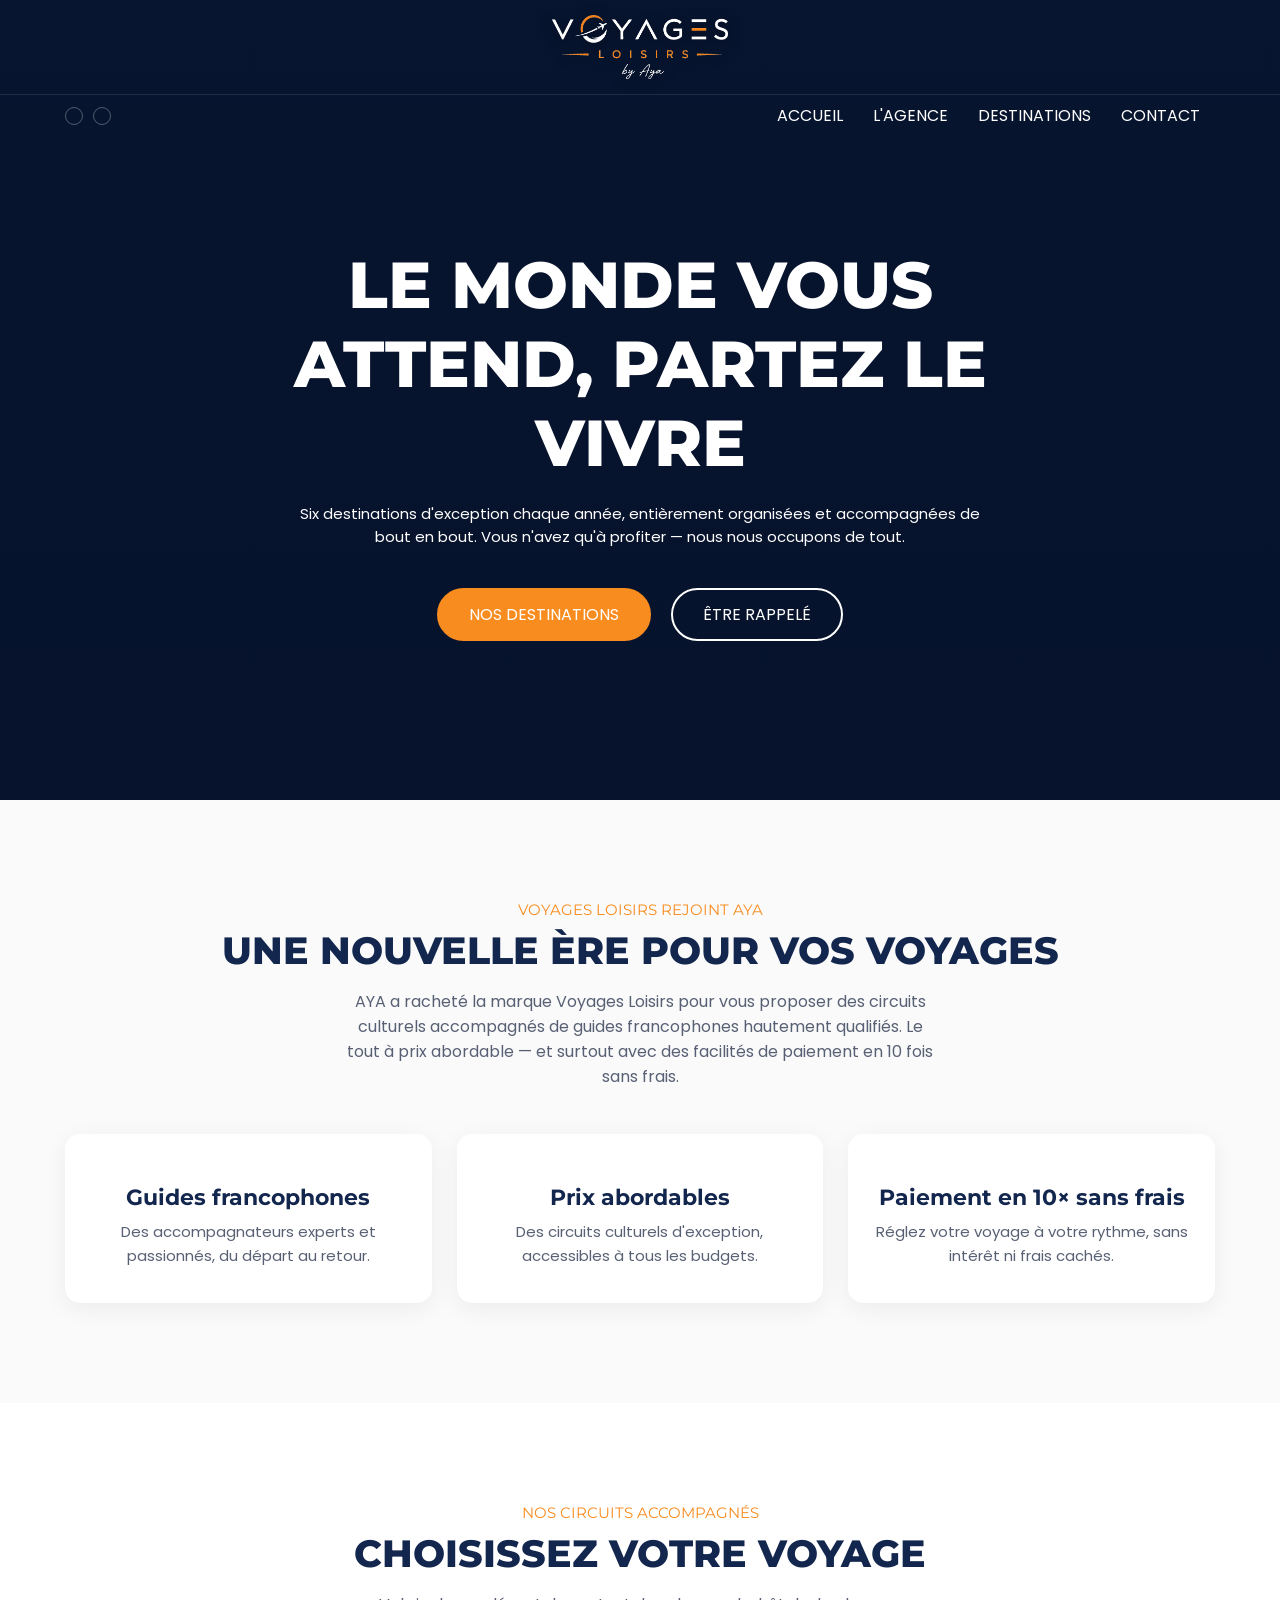
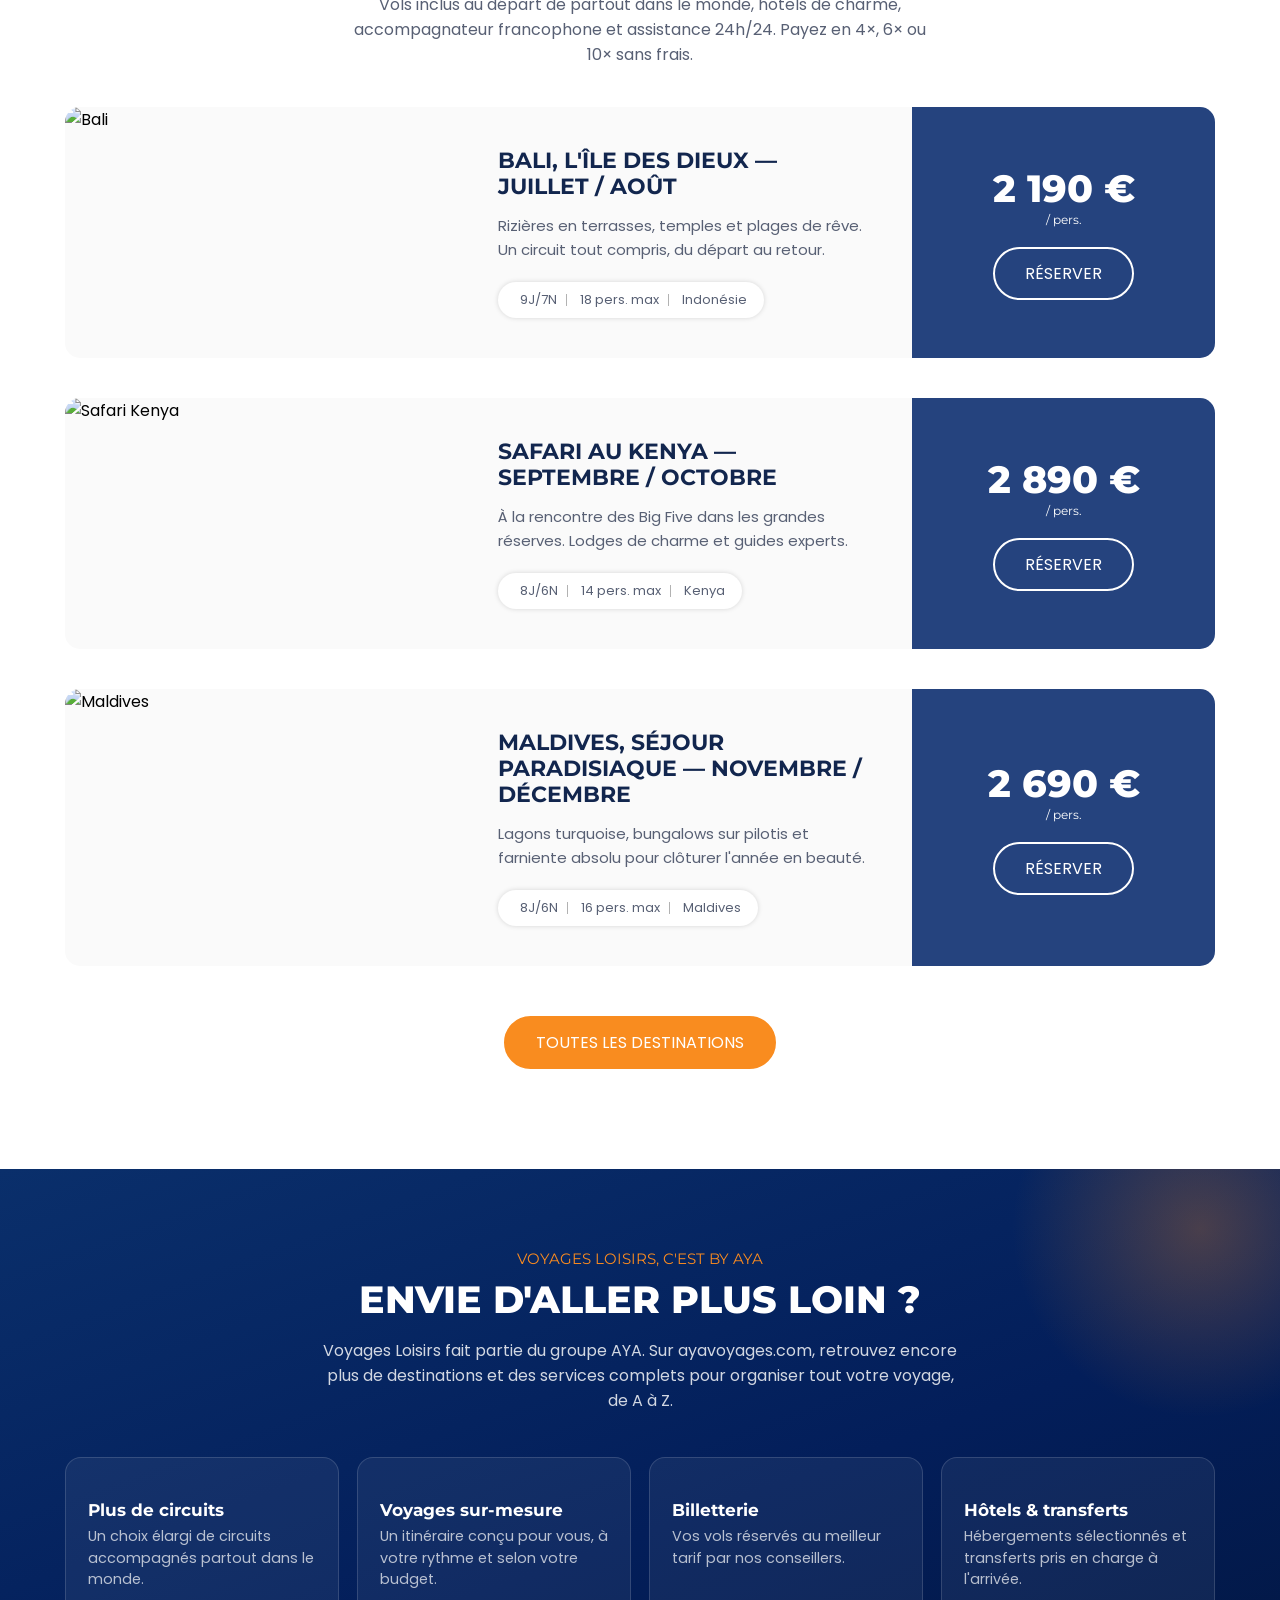
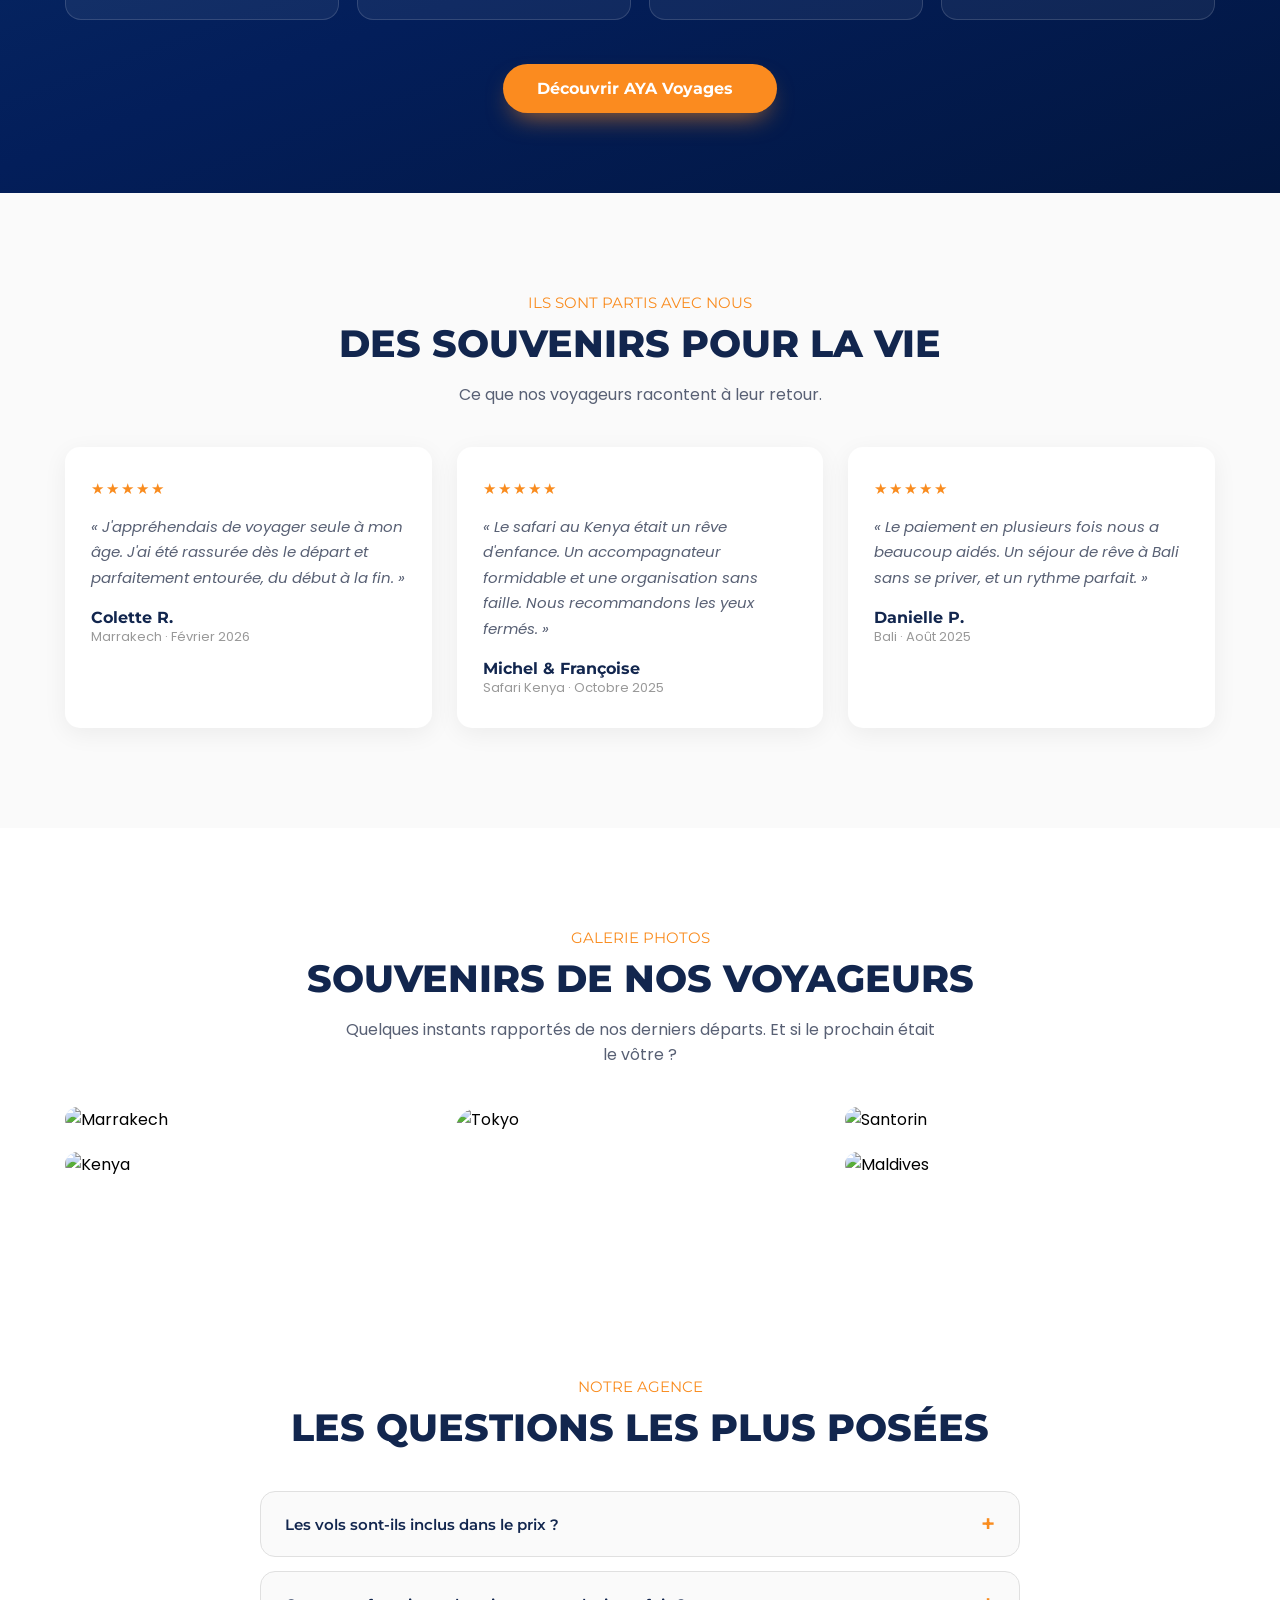
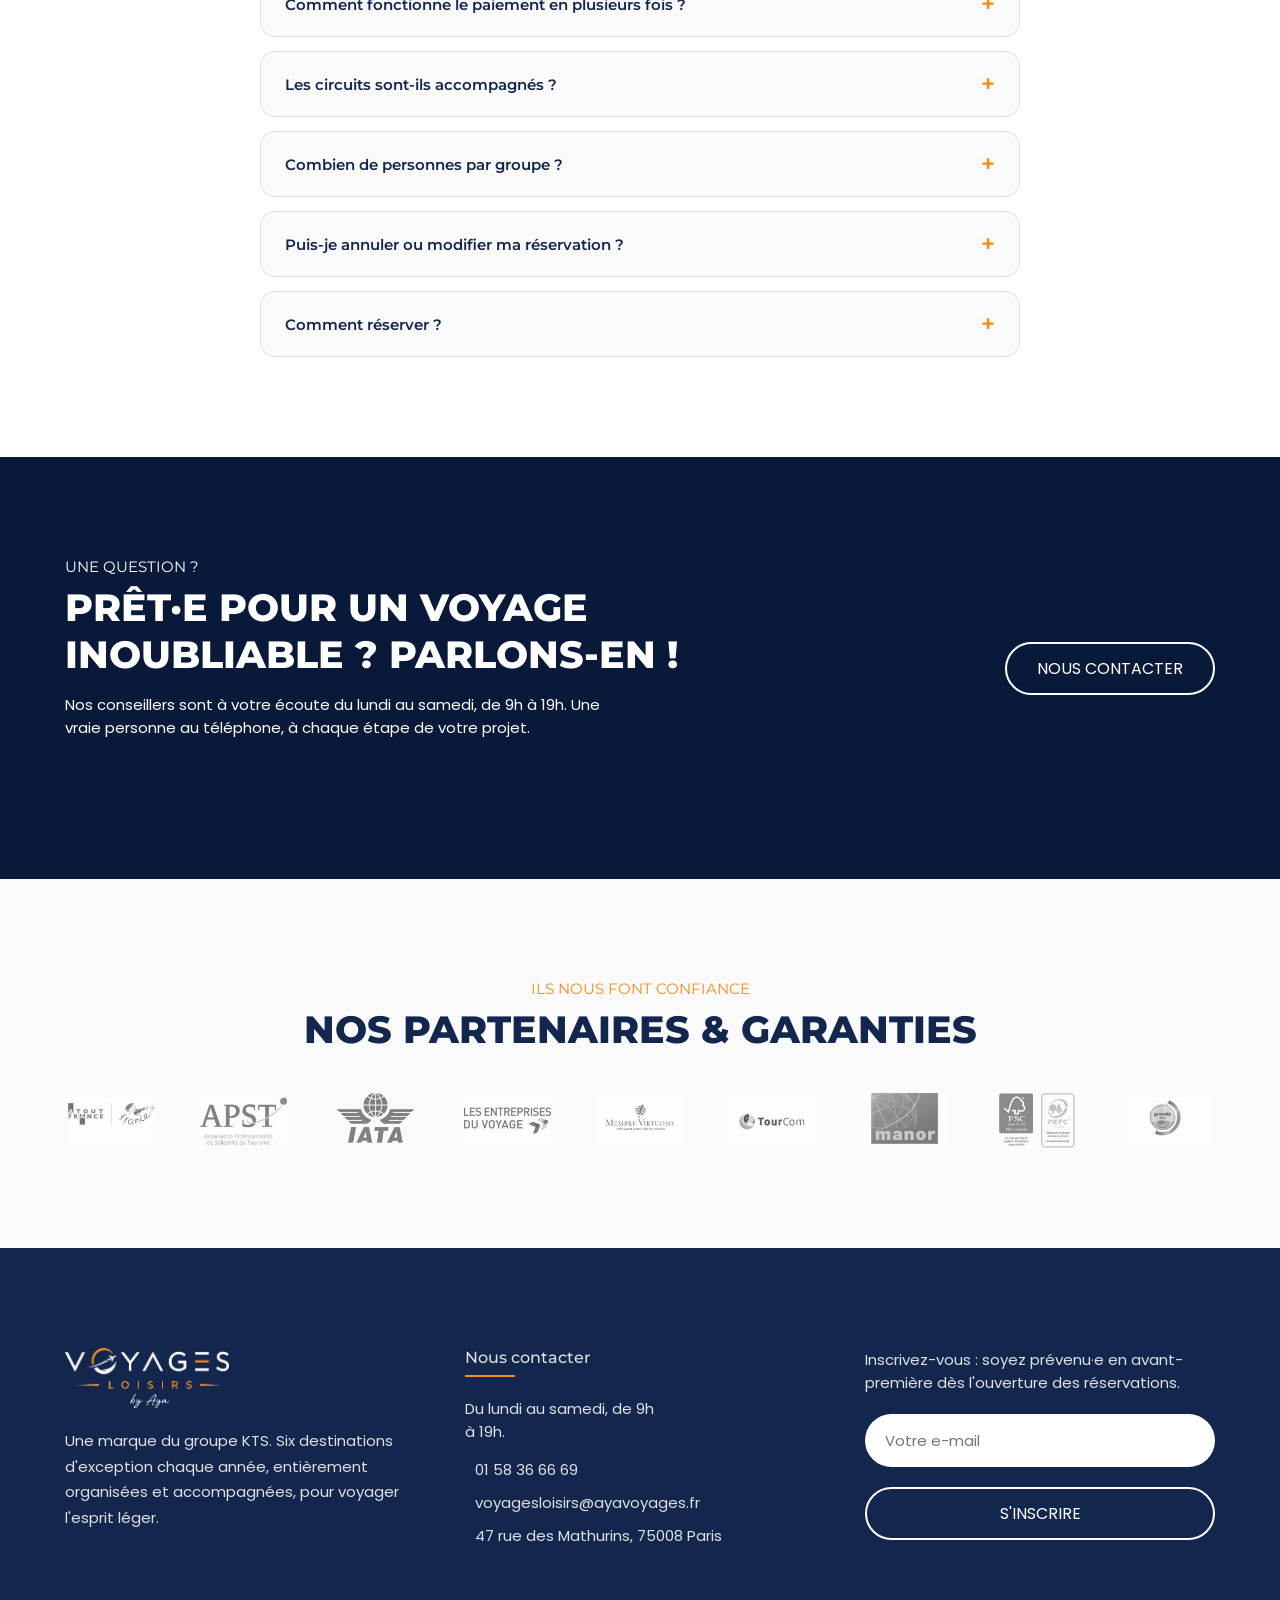
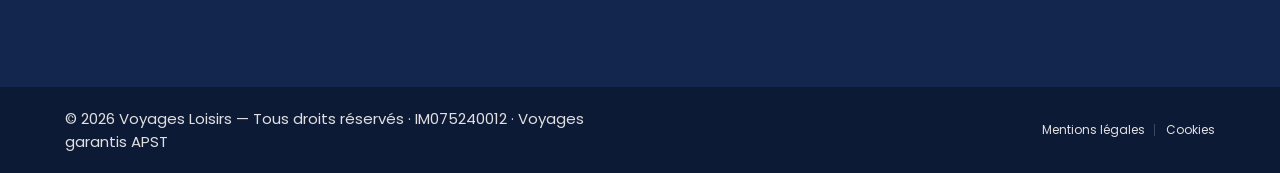
==== index.html @ e0243b89 "Accueil : bloc AYA deplace juste apres le bloc destinations Co-Authored-By: Claude Opus 4.8 (1M cont" ====
<!DOCTYPE html>
<html lang="fr">

<head>
  <meta charset="UTF-8">
  <meta http-equiv="X-UA-Compatible" content="IE=edge">
  <meta name="viewport" content="width=device-width, initial-scale=1.0">
  <!-- Anti-cache -->
  <meta http-equiv="Cache-Control" content="no-cache, no-store, must-revalidate">
  <meta http-equiv="Pragma" content="no-cache">
  <meta http-equiv="Expires" content="0">

  <title>Voyages Loisirs — Circuits accompagnés haut de gamme</title>
  <meta name="description" content="Six destinations d'exception chaque année, accompagnées de bout en bout. Payez en 4×, 6× ou 10× sans frais.">

  <!-- Partage réseaux sociaux (OpenGraph) -->
  <meta property="og:type" content="website">
  <meta property="og:title" content="Voyages Loisirs — Circuits culturels accompagnés">
  <meta property="og:description" content="Six destinations d'exception chaque année, accompagnées de guides francophones. Payez en 4×, 6× ou 10× sans frais.">
  <meta property="og:image" content="https://kevinazarproo-rgb.github.io/Voyages-Loisirs/assets/og-image.jpg">
  <meta property="og:url" content="https://kevinazarproo-rgb.github.io/Voyages-Loisirs/">
  <meta name="twitter:card" content="summary_large_image">

  <link rel="shortcut icon" href="assets/logo-marine.png" type="image/png">

  <link rel="stylesheet" href="assets/css/tourly.css?v=22">

  <link rel="preconnect" href="https://fonts.googleapis.com">
  <link rel="preconnect" href="https://fonts.gstatic.com" crossorigin>
  <link
    href="https://fonts.googleapis.com/css2?family=Montserrat:wght@500;600;700;800&family=Poppins:wght@400;500;600;700&display=swap"
    rel="stylesheet">
</head>

<body id="top">

  <!-- #HEADER -->
  <header class="header" data-header>

    <div class="overlay" data-overlay></div>

    <div class="header-top">
      <div class="container">

        <div class="helpline-spacer"></div>

        <a href="#top" class="logo">
          <img src="assets/logo-va-blanc.png" alt="Voyages Loisirs">
        </a>

        <div class="header-btn-group">
          <button class="search-btn" aria-label="Rechercher">
            <ion-icon name="search"></ion-icon>
          </button>
          <button class="nav-open-btn" aria-label="Ouvrir le menu" data-nav-open-btn>
            <ion-icon name="menu-outline"></ion-icon>
          </button>
        </div>

      </div>
    </div>

    <div class="header-bottom">
      <div class="container">

        <a href="index.html" class="logo header-bottom__logo"><img src="assets/logo-va.png" alt="Voyages Loisirs"></a>

        <ul class="social-list">
          <li><a href="#" class="social-link"><ion-icon name="logo-facebook"></ion-icon></a></li>
          <li><a href="#" class="social-link"><ion-icon name="logo-instagram"></ion-icon></a></li>
        </ul>

        <nav class="navbar" data-navbar>

          <div class="navbar-top">
            <a href="#top" class="logo">
              <img src="assets/logo-va.png" alt="Voyages Loisirs">
            </a>
            <button class="nav-close-btn" aria-label="Fermer le menu" data-nav-close-btn>
              <ion-icon name="close-outline"></ion-icon>
            </button>
          </div>

          <ul class="navbar-list">
            <li><a href="index.html" class="navbar-link" data-nav-link>accueil</a></li>
            <li><a href="agence.html" class="navbar-link" data-nav-link>l'agence</a></li>
            <li><a href="destinations.html" class="navbar-link" data-nav-link>destinations</a></li>
            <li><a href="contact.html" class="navbar-link" data-nav-link>contact</a></li>
          </ul>

        </nav>

      </div>
    </div>

  </header>


  <main>
    <article>

      <!-- #HERO -->
      <section class="hero" id="home">
        <video class="hero__video" src="assets/video/bgvid.mp4" autoplay muted loop playsinline></video>
        <div class="container">

          <h2 class="h1 hero-title">Le monde vous attend, partez le vivre</h2>

          <p class="hero-text">
            Six destinations d'exception chaque année, entièrement organisées et accompagnées de bout en bout.
            Vous n'avez qu'à profiter — nous nous occupons de tout.
          </p>

          <div class="btn-group">
            <a href="destinations.html" class="btn btn-primary">Nos destinations</a>
            <button type="button" class="btn btn-secondary" data-callback-open>Être rappelé</button>
          </div>

        </div>
      </section>


      <!-- #ABOUT / PRÉSENTATION -->
      <section class="about" id="about">
        <div class="container">

          <p class="section-subtitle">Voyages Loisirs rejoint AYA</p>
          <h2 class="h2 section-title">Une nouvelle ère pour vos voyages</h2>
          <p class="section-text">
            AYA a racheté la marque Voyages Loisirs pour vous proposer des circuits culturels accompagnés
            de guides francophones hautement qualifiés. Le tout à prix abordable — et surtout avec des
            facilités de paiement en 10 fois sans frais.
          </p>

          <ul class="about-features">
            <li>
              <ion-icon name="people-outline"></ion-icon>
              <h3>Guides francophones</h3>
              <p>Des accompagnateurs experts et passionnés, du départ au retour.</p>
            </li>
            <li>
              <ion-icon name="pricetags-outline"></ion-icon>
              <h3>Prix abordables</h3>
              <p>Des circuits culturels d'exception, accessibles à tous les budgets.</p>
            </li>
            <li>
              <ion-icon name="card-outline"></ion-icon>
              <h3>Paiement en 10× sans frais</h3>
              <p>Réglez votre voyage à votre rythme, sans intérêt ni frais cachés.</p>
            </li>
          </ul>

        </div>
      </section>


      <!-- #PACKAGE / CIRCUITS -->
      <section class="package" id="package">
        <div class="container">

          <p class="section-subtitle">Nos circuits accompagnés</p>
          <h2 class="h2 section-title">Choisissez votre voyage</h2>
          <p class="section-text">
            Vols inclus au départ de partout dans le monde, hôtels de charme, accompagnateur francophone et assistance 24h/24.
            Payez en 4×, 6× ou 10× sans frais.
          </p>

          <ul class="package-list">

            <li>
              <div class="package-card">
                <figure class="card-banner">
                  <img src="https://images.unsplash.com/photo-1518548419970-58e3b4079ab2?auto=format&fit=crop&w=800&q=80" alt="Bali" loading="lazy">
                </figure>
                <div class="card-content">
                  <h3 class="h3 card-title">Bali, l'île des dieux — juillet / août</h3>
                  <p class="card-text">
                    Rizières en terrasses, temples et plages de rêve. Un circuit tout compris, du départ au retour.
                  </p>
                  <ul class="card-meta-list">
                    <li class="card-meta-item"><div class="meta-box"><ion-icon name="time"></ion-icon><p class="text">9J/7N</p></div></li>
                    <li class="card-meta-item"><div class="meta-box"><ion-icon name="people"></ion-icon><p class="text">18 pers. max</p></div></li>
                    <li class="card-meta-item"><div class="meta-box"><ion-icon name="location"></ion-icon><p class="text">Indonésie</p></div></li>
                  </ul>
                </div>
                <div class="card-price">
                  <p class="price">2 190 €<span>/ pers.</span></p>
                  <a href="circuit.html?d=bali" class="btn btn-secondary">Réserver</a>
                </div>
              </div>
            </li>

            <li>
              <div class="package-card">
                <figure class="card-banner">
                  <img src="https://images.unsplash.com/photo-1547471080-7cc2caa01a7e?auto=format&fit=crop&w=800&q=80" alt="Safari Kenya" loading="lazy">
                </figure>
                <div class="card-content">
                  <h3 class="h3 card-title">Safari au Kenya — septembre / octobre</h3>
                  <p class="card-text">
                    À la rencontre des Big Five dans les grandes réserves. Lodges de charme et guides experts.
                  </p>
                  <ul class="card-meta-list">
                    <li class="card-meta-item"><div class="meta-box"><ion-icon name="time"></ion-icon><p class="text">8J/6N</p></div></li>
                    <li class="card-meta-item"><div class="meta-box"><ion-icon name="people"></ion-icon><p class="text">14 pers. max</p></div></li>
                    <li class="card-meta-item"><div class="meta-box"><ion-icon name="location"></ion-icon><p class="text">Kenya</p></div></li>
                  </ul>
                </div>
                <div class="card-price">
                  <p class="price">2 890 €<span>/ pers.</span></p>
                  <a href="circuit.html?d=kenya" class="btn btn-secondary">Réserver</a>
                </div>
              </div>
            </li>

            <li>
              <div class="package-card">
                <figure class="card-banner">
                  <img src="https://images.unsplash.com/photo-1573843981267-be1999ff37cd?auto=format&fit=crop&w=800&q=80" alt="Maldives" loading="lazy">
                </figure>
                <div class="card-content">
                  <h3 class="h3 card-title">Maldives, séjour paradisiaque — novembre / décembre</h3>
                  <p class="card-text">
                    Lagons turquoise, bungalows sur pilotis et farniente absolu pour clôturer l'année en beauté.
                  </p>
                  <ul class="card-meta-list">
                    <li class="card-meta-item"><div class="meta-box"><ion-icon name="time"></ion-icon><p class="text">8J/6N</p></div></li>
                    <li class="card-meta-item"><div class="meta-box"><ion-icon name="people"></ion-icon><p class="text">16 pers. max</p></div></li>
                    <li class="card-meta-item"><div class="meta-box"><ion-icon name="location"></ion-icon><p class="text">Maldives</p></div></li>
                  </ul>
                </div>
                <div class="card-price">
                  <p class="price">2 690 €<span>/ pers.</span></p>
                  <a href="circuit.html?d=maldives" class="btn btn-secondary">Réserver</a>
                </div>
              </div>
            </li>

          </ul>

          <div class="package-cta">
            <a href="destinations.html" class="btn btn-primary">Toutes les destinations</a>
          </div>

        </div>
      </section>


      <!-- #AYA VOYAGES (cross-promo « by Aya ») -->
      <section class="aya-promo">
        <div class="container">

          <p class="section-subtitle">Voyages Loisirs, c'est by Aya</p>
          <h2 class="h2 section-title">Envie d'aller plus loin ?</h2>
          <p class="section-text">
            Voyages Loisirs fait partie du groupe AYA. Sur ayavoyages.com, retrouvez encore plus de
            destinations et des services complets pour organiser tout votre voyage, de A à Z.
          </p>

          <ul class="aya-grid">
            <li class="aya-card">
              <ion-icon name="map-outline"></ion-icon>
              <h3>Plus de circuits</h3>
              <p>Un choix élargi de circuits accompagnés partout dans le monde.</p>
            </li>
            <li class="aya-card">
              <ion-icon name="create-outline"></ion-icon>
              <h3>Voyages sur-mesure</h3>
              <p>Un itinéraire conçu pour vous, à votre rythme et selon votre budget.</p>
            </li>
            <li class="aya-card">
              <ion-icon name="airplane-outline"></ion-icon>
              <h3>Billetterie</h3>
              <p>Vos vols réservés au meilleur tarif par nos conseillers.</p>
            </li>
            <li class="aya-card">
              <ion-icon name="bed-outline"></ion-icon>
              <h3>Hôtels &amp; transferts</h3>
              <p>Hébergements sélectionnés et transferts pris en charge à l'arrivée.</p>
            </li>
          </ul>

          <a href="https://www.ayavoyages.com" target="_blank" rel="noopener" class="btn-aya">
            Découvrir AYA Voyages
            <ion-icon name="arrow-forward-outline"></ion-icon>
          </a>

        </div>
      </section>


      <!-- #AVIS CLIENTS -->
      <section class="reviews">
        <div class="container">

          <p class="section-subtitle">Ils sont partis avec nous</p>
          <h2 class="h2 section-title">Des souvenirs pour la vie</h2>
          <p class="section-text">Ce que nos voyageurs racontent à leur retour.</p>

          <ul class="reviews-list">
            <li class="review-card">
              <div class="review-stars">★★★★★</div>
              <p class="review-text">« J'appréhendais de voyager seule à mon âge. J'ai été rassurée dès le départ et parfaitement entourée, du début à la fin. »</p>
              <p class="review-author">Colette R.</p>
              <p class="review-trip">Marrakech · Février 2026</p>
            </li>
            <li class="review-card">
              <div class="review-stars">★★★★★</div>
              <p class="review-text">« Le safari au Kenya était un rêve d'enfance. Un accompagnateur formidable et une organisation sans faille. Nous recommandons les yeux fermés. »</p>
              <p class="review-author">Michel &amp; Françoise</p>
              <p class="review-trip">Safari Kenya · Octobre 2025</p>
            </li>
            <li class="review-card">
              <div class="review-stars">★★★★★</div>
              <p class="review-text">« Le paiement en plusieurs fois nous a beaucoup aidés. Un séjour de rêve à Bali sans se priver, et un rythme parfait. »</p>
              <p class="review-author">Danielle P.</p>
              <p class="review-trip">Bali · Août 2025</p>
            </li>
          </ul>

        </div>
      </section>


      <!-- #GALLERY -->
      <section class="gallery" id="gallery">
        <div class="container">

          <p class="section-subtitle">Galerie photos</p>
          <h2 class="h2 section-title">Souvenirs de nos voyageurs</h2>
          <p class="section-text">
            Quelques instants rapportés de nos derniers départs. Et si le prochain était le vôtre ?
          </p>

          <ul class="gallery-list">
            <li class="gallery-item"><figure class="gallery-image"><img src="https://images.unsplash.com/photo-1597212618440-806262de4f6b?auto=format&fit=crop&w=600&q=80" alt="Marrakech"></figure></li>
            <li class="gallery-item"><figure class="gallery-image"><img src="https://images.unsplash.com/photo-1570077188670-e3a8d69ac5ff?auto=format&fit=crop&w=600&q=80" alt="Santorin"></figure></li>
            <li class="gallery-item"><figure class="gallery-image"><img src="https://images.unsplash.com/photo-1540959733332-eab4deabeeaf?auto=format&fit=crop&w=600&h=900&q=80" alt="Tokyo"></figure></li>
            <li class="gallery-item"><figure class="gallery-image"><img src="https://images.unsplash.com/photo-1516426122078-c23e76319801?auto=format&fit=crop&w=600&q=80" alt="Kenya"></figure></li>
            <li class="gallery-item"><figure class="gallery-image"><img src="https://images.unsplash.com/photo-1514282401047-d79a71a590e8?auto=format&fit=crop&w=600&q=80" alt="Maldives"></figure></li>
          </ul>

        </div>
      </section>


      <!-- #FAQ -->
      <section class="faq">
        <div class="container">

          <p class="section-subtitle">Notre agence</p>
          <h2 class="h2 section-title">Les questions les plus posées</h2>

          <div class="faq-list">
            <details class="faq-item">
              <summary>Les vols sont-ils inclus dans le prix ?</summary>
              <div class="faq-answer">Oui. Nos circuits sont tout compris : vols aller-retour au départ de partout dans le monde, transferts, hôtels, repas mentionnés au programme, excursions et accompagnateur francophone.</div>
            </details>
            <details class="faq-item">
              <summary>Comment fonctionne le paiement en plusieurs fois ?</summary>
              <div class="faq-answer">Vous pouvez régler votre voyage en 4×, 6× ou 10× — sans frais ni intérêts. Vous ne payez que le prix du voyage, étalé à votre rythme.</div>
            </details>
            <details class="faq-item">
              <summary>Les circuits sont-ils accompagnés ?</summary>
              <div class="faq-answer">Oui, du départ au retour. Un accompagnateur francophone hautement qualifié vous guide tout au long du séjour, en petit groupe.</div>
            </details>
            <details class="faq-item">
              <summary>Combien de personnes par groupe ?</summary>
              <div class="faq-answer">Nous privilégions les petits groupes conviviaux : de 14 à 18 voyageurs maximum selon la destination.</div>
            </details>
            <details class="faq-item">
              <summary>Puis-je annuler ou modifier ma réservation ?</summary>
              <div class="faq-answer">Les conditions dépendent de la formule choisie. Une assurance annulation est disponible en option — n'hésitez pas à nous consulter pour connaître les modalités.</div>
            </details>
            <details class="faq-item">
              <summary>Comment réserver ?</summary>
              <div class="faq-answer">Par téléphone au 01 58 36 66 69 (du lundi au samedi, 9h – 19h) ou via notre page contact. Un conseiller vous accompagne à chaque étape.</div>
            </details>
          </div>

        </div>
      </section>


      <!-- #CTA -->
      <section class="cta" id="contact">
        <div class="container">

          <div class="cta-content">
            <p class="section-subtitle">Une question ?</p>
            <h2 class="h2 section-title">Prêt·e pour un voyage inoubliable ? Parlons-en !</h2>
            <p class="section-text">
              Nos conseillers sont à votre écoute du lundi au samedi, de 9h à 19h.
              Une vraie personne au téléphone, à chaque étape de votre projet.
            </p>
          </div>

          <a href="contact.html" class="btn btn-secondary">Nous contacter</a>

        </div>
      </section>


      <!-- #PARTENAIRES -->
      <section class="partners">
        <div class="container">

          <p class="section-subtitle">Ils nous font confiance</p>
          <h2 class="h2 section-title">Nos partenaires &amp; garanties</h2>

          <ul class="partners-list">
            <li><img src="assets/partenaires/atout-france.png" alt="Atout France"></li>
            <li><img src="assets/partenaires/apst.png" alt="APST"></li>
            <li><img src="assets/partenaires/iata.png" alt="IATA"></li>
            <li><img src="assets/partenaires/entreprises-du-voyage.png" alt="Les Entreprises du Voyage"></li>
            <li><img src="assets/partenaires/virtuoso.png" alt="Membre Virtuoso"></li>
            <li><img src="assets/partenaires/tourcom.png" alt="TourCom"></li>
            <li><img src="assets/partenaires/manor.png" alt="Manor"></li>
            <li><img src="assets/partenaires/fsc-pefc.png" alt="FSC / PEFC"></li>
            <li><img src="assets/partenaires/greenly.png" alt="Greenly"></li>
          </ul>

        </div>
      </section>

    </article>
  </main>


  <!-- #FOOTER -->
  <footer class="footer">

    <div class="footer-top">
      <div class="container">

        <div class="footer-brand">
          <a href="#top" class="logo">
            <img src="assets/logo-va-blanc.png" alt="Voyages Loisirs">
          </a>
          <p class="footer-text">
            Une marque du groupe KTS. Six destinations d'exception chaque année, entièrement organisées
            et accompagnées, pour voyager l'esprit léger.
          </p>
        </div>

        <div class="footer-contact">
          <h4 class="contact-title">Nous contacter</h4>
          <p class="contact-text">Du lundi au samedi, de 9h à 19h.</p>
          <ul>
            <li class="contact-item">
              <ion-icon name="call-outline"></ion-icon>
              <a href="tel:+33158366669" class="contact-link">01 58 36 66 69</a>
            </li>
            <li class="contact-item">
              <ion-icon name="mail-outline"></ion-icon>
              <a href="mailto:voyagesloisirs@ayavoyages.fr" class="contact-link">voyagesloisirs@ayavoyages.fr</a>
            </li>
            <li class="contact-item">
              <ion-icon name="location-outline"></ion-icon>
              <address>47 rue des Mathurins, 75008 Paris</address>
            </li>
          </ul>
        </div>

        <div class="footer-form">
          <p class="form-text">
            Inscrivez-vous : soyez prévenu·e en avant-première dès l'ouverture des réservations.
          </p>
          <form action="" class="form-wrapper">
            <input type="email" name="email" class="input-field" placeholder="Votre e-mail" required>
            <button type="submit" class="btn btn-secondary">S'inscrire</button>
          </form>
        </div>

      </div>
    </div>

    <div class="footer-bottom">
      <div class="container">
        <p class="copyright">
          © 2026 Voyages Loisirs — Tous droits réservés · IM075240012 · Voyages garantis APST
        </p>
        <ul class="footer-bottom-list">
          <li><a href="mentions-legales.html" class="footer-bottom-link">Mentions légales</a></li>
          <li><a href="cookies.html" class="footer-bottom-link">Cookies</a></li>
        </ul>
      </div>
    </div>

  </footer>


  <!-- #GO TO TOP -->
  <a href="#top" class="go-top" data-go-top>
    <ion-icon name="chevron-up-outline"></ion-icon>
  </a>


  <!-- #FENÊTRE « ÊTRE RAPPELÉ » -->
  <div class="cb-modal" id="callback-modal" aria-hidden="true">
    <div class="cb-modal__overlay" data-callback-close></div>
    <div class="cb-modal__panel" role="dialog" aria-modal="true" aria-labelledby="cb-title">
      <button class="cb-modal__close" data-callback-close aria-label="Fermer"><ion-icon name="close-outline"></ion-icon></button>
      <h3 id="cb-title">Être rappelé</h3>
      <p class="cb-modal__sub">Laissez-nous vos coordonnées, un conseiller vous rappelle rapidement.</p>
      <form class="cb-form" id="callback-form">
        <div class="cb-row">
          <input type="text" name="prenom" placeholder="Prénom" required>
          <input type="text" name="nom" placeholder="Nom" required>
        </div>
        <input type="tel" name="tel" placeholder="Numéro de téléphone" required>
        <input type="email" name="email" placeholder="E-mail (facultatif)">
        <button type="submit" class="btn btn-primary">Être rappelé</button>
      </form>
      <div class="cb-done" id="callback-done" hidden>Merci ! Un conseiller vous rappelle très vite. 🙏</div>
    </div>
  </div>

  <!-- #GO TO TOP -->

  <!-- custom js -->
  <script src="assets/js/tourly.js?v=1"></script>
  <script>
    (function () {
      var modal = document.getElementById('callback-modal');
      if (!modal) return;
      function open(e) { if (e) e.preventDefault(); modal.classList.add('is-open'); modal.setAttribute('aria-hidden', 'false'); document.body.style.overflow = 'hidden'; }
      function close() { modal.classList.remove('is-open'); modal.setAttribute('aria-hidden', 'true'); document.body.style.overflow = ''; }
      document.querySelectorAll('[data-callback-open]').forEach(function (b) { b.addEventListener('click', open); });
      modal.querySelectorAll('[data-callback-close]').forEach(function (x) { x.addEventListener('click', close); });
      document.addEventListener('keydown', function (e) { if (e.key === 'Escape') close(); });
      var f = document.getElementById('callback-form');
      if (f) f.addEventListener('submit', function (e) { e.preventDefault(); f.style.display = 'none'; document.getElementById('callback-done').hidden = false; });
    })();
  </script>

  <!-- ionicons -->
  <script type="module" src="https://unpkg.com/ionicons@5.5.2/dist/ionicons/ionicons.esm.js"></script>
  <script nomodule src="https://unpkg.com/ionicons@5.5.2/dist/ionicons/ionicons.js"></script>

</body>

</html>
---- assets/css/tourly.css ----
/*-----------------------------------*\
 * #style.css
\*-----------------------------------*/

/**
 * copyright 2022 codewithsadee
 */





/*-----------------------------------*\
 * #CUSTOM PROPERTY
\*-----------------------------------*/

:root {

  /**
   * colors
   */

  /* Palette adaptée au logo : navy #031E5A + orange #FB8B1F */
  --united-nations-blue: hsl(220, 55%, 32%);  /* navy moyen (bandeau prix) */
  --bright-navy-blue: hsl(30, 95%, 55%);       /* ORANGE — accent, boutons */
  --spanish-gray: hsl(0, 0%, 60%);
  --black-coral: hsl(222, 14%, 40%);           /* texte courant */
  --oxford-blue: hsl(220, 74%, 13%);           /* navy profond (bannières) */
  --yale-blue: hsl(28, 90%, 47%);              /* orange foncé (survol) */
  --blue-ncs: hsl(29, 88%, 48%);               /* orange (sous-titres) */
  --gunmetal: hsl(220, 62%, 19%);              /* navy (titres, footer, aside) */
  --gainsboro: hsl(0, 0%, 88%);
  --cultured: hsl(0, 0%, 98%);
  --white: hsl(0, 0%, 100%);
  --black: hsl(0, 0%, 0%);
  --onyx: hsl(0, 0%, 25%);
  --jet: hsl(0, 0%, 20%);

  /**
   * typography
   */

  --ff-poppins: "Poppins", sans-serif;
  --ff-montserrat: "Montserrat", sans-serif;

  --fs-1: calc(20px + 3.5vw);
  --fs-2: calc(18px + 1.6vw);
  --fs-3: calc(16px + 0.45vw);
  --fs-4: 15px;
  --fs-5: 14px;
  --fs-6: 13px;
  --fs-7: 12px;
  --fs-8: 11px;

  --fw-500: 500;
  --fw-600: 600;
  --fw-700: 700;
  --fw-800: 800;

  /**
   * transition
   */

  --transition: 0.25s ease-in-out;

  /**
   * spacing
   */

  --section-padding: 60px;

  /**
   * border-radius
   */

  --radius-15: 15px;
  --radius-25: 25px;

}





/*-----------------------------------*\
 * #RESET
\*-----------------------------------*/

*, *::before, *::after {
  margin: 0;
  padding: 0;
  box-sizing: border-box;
}

li { list-style: none; }

a { text-decoration: none; }

a,
img,
span,
input,
label,
button,
ion-icon { display: block; }

input,
button {
  background: none;
  border: none;
  font: inherit;
}

button { cursor: pointer; }

input { width: 100%; }

ion-icon { pointer-events: none; }

html {
  font-family: var(--ff-poppins);
  scroll-behavior: smooth;
}

body { background: var(--white); }





/*-----------------------------------*\
 * #REUSED STYLE
\*-----------------------------------*/

.container { padding-inline: 15px; }

.btn {
  color: var(--white);
  text-transform: uppercase;
  font-size: var(--fs-5);
  border-radius: 100px;
  padding: var(--padding, 8px 18px);
  border: var(--border-width, 2px) solid transparent;
  transition: var(--transition);
}

.btn-primary {
  background: var(--bright-navy-blue);
  border-color: var(--bright-navy-blue);
}

.btn-primary:is(:hover, :focus) {
  background: var(--yale-blue);
  border-color: var(--yale-blue);
}

.btn-secondary { border-color: var(--white); }

.btn-secondary:is(:hover, :focus) { background: hsla(0, 0%, 100%, 0.1); }

.h1,
.h2,
.h3 {
  font-weight: var(--fw-800);
  font-family: var(--ff-montserrat);
  text-transform: uppercase;
}

.h1 {
  color: var(--white);
  font-size: var(--fs-1);
}

.h2,
.h3 { color: var(--gunmetal); }

.h2 { font-size: var(--fs-2); }

.h3 {
  font-size: var(--fs-3);
  font-weight: var(--fw-700);
}

.section-subtitle {
  color: var(--bright-navy-blue);
  font-size: var(--fs-5);
  text-transform: uppercase;
  font-family: var(--ff-montserrat);
  margin-bottom: 8px;
}

.section-title { margin-bottom: 15px; }

.section-text {
  color: var(--black-coral);
  margin-bottom: 30px;
}

.card-text {
  color: var(--black-coral);
  font-size: var(--fs-5);
}





/*-----------------------------------*\
 * #HEADER
\*-----------------------------------*/

.header {
  position: absolute;
  top: 0;
  left: 0;
  width: 100%;
  padding-top: 61px;
  z-index: 4;
}

.header-top {
  position: absolute;
  top: 0;
  left: 0;
  width: 100%;
  transition: var(--transition);
  border-bottom: 1px solid hsla(0, 0%, 100%, 0.1);
  padding-block: 15px;
  z-index: 1;
}

.header.active .header-top {
  position: fixed;
  background: var(--gunmetal);
}

.header-top .container {
  display: grid;
  grid-template-columns: repeat(3, 1fr);
  justify-items: flex-start;
  align-items: center;
}

.helpline-box .wrapper { display: none; }

.helpline-box .icon-box {
  background: var(--bright-navy-blue);
  padding: 6px;
  border-radius: 50%;
  color: var(--white);
}

.helpline-box .icon-box ion-icon { --ionicon-stroke-width: 40px; }

.header-top .logo { margin-inline: auto; }

.header-top .logo img { max-width: 100px; }

.header-btn-group {
  justify-self: flex-end;
  display: flex;
  align-items: center;
  gap: 10px;
  color: var(--white);
}

.search-btn,
.nav-open-btn {
  font-size: 30px;
  color: inherit;
}

.search-btn { font-size: 20px; }

.header-bottom { border-bottom: 1px solid hsla(0, 0%, 100%, 0.1); }

.header-bottom .container {
  display: flex;
  justify-content: space-between;
  align-items: center;
  padding-block: 15px;
}

.social-list {
  display: flex;
  align-items: center;
  gap: 5px;
}

.social-link {
  color: var(--white);
  padding: 8px;
  border: 1px solid hsla(0, 0%, 100%, 0.3);
  border-radius: 50%;
  font-size: 15px;
  transition: var(--transition);
}

.social-link:is(:hover, :focus) { background: hsla(0, 0%, 100%, 0.2); }

.header .btn { --padding: 4px 20px; }

.header .navbar {
  position: fixed;
  top: 0;
  right: -300px;
  width: 100%;
  max-width: 300px;
  height: 100%;
  background: var(--white);
  visibility: hidden;
  pointer-events: none;
  transition: 0.15s ease-in;
  z-index: 3;
}

.navbar.active {
  right: 0;
  visibility: visible;
  pointer-events: all;
  transition: 0.25s ease-out;
}

.navbar-top {
  display: flex;
  justify-content: space-between;
  align-items: center;
  padding: 40px 15px;
}

.navbar-top .logo img { width: 150px; }

.nav-close-btn {
  font-size: 20px;
  color: var(--bright-navy-blue);
}

.nav-close-btn ion-icon { --ionicon-stroke-width: 80px; }

.navbar-list { border-top: 1px solid hsla(0, 0%, 0%, 0.1); }

.navbar-list li { border-bottom: 1px solid hsla(0, 0%, 0%, 0.1); }

.navbar-link {
  padding: 15px 20px;
  color: var(--jet);
  font-weight: var(--fw-500);
  font-size: var(--fs-4);
  transition: var(--transition);
  text-transform: capitalize;
}

.navbar-link:is(:hover, :focus) { color: var(--bright-navy-blue); }

.overlay {
  position: fixed;
  inset: 0;
  background: var(--black);
  opacity: 0;
  pointer-events: none;
  z-index: 2;
  transition: var(--transition);
}

.overlay.active {
  opacity: 0.7;
  pointer-events: all;
}





/*-----------------------------------*\
 * #HERO
\*-----------------------------------*/

.hero {
  background-image: url("../images/hero-banner.jpg");
  background-repeat: no-repeat;
  background-size: cover;
  background-position: center;
  background-color: hsla(0, 0%, 0%, 0.7);
  background-blend-mode: overlay;
  display: grid;
  place-items: center;
  min-height: 600px;
  text-align: center;
  padding-top: 125px;
}

.hero-title { margin-bottom: 20px; }

.hero-text {
  color: var(--white);
  font-size: var(--fs-5);
  margin-bottom: 40px;
}

.btn-group {
  display: flex;
  flex-wrap: wrap;
  justify-content: center;
  align-items: center;
  gap: 10px;
}





/*-----------------------------------*\
 * #TOUR SEARCH
\*-----------------------------------*/

.tour-search {
  background: var(--bright-navy-blue);
  padding-block: var(--section-padding);
}

.tour-search-form .input-label {
  color: var(--white);
  font-size: var(--fs-4);
  margin-left: 20px;
  margin-bottom: 10px;
}

.tour-search-form .input-field {
  background: var(--white);
  padding: 10px 15px;
  font-size: var(--fs-5);
  border-radius: 50px;
}

.tour-search-form .input-field::placeholder { color: var(--spanish-gray); }

.tour-search-form .input-field::-webkit-datetime-edit {
  color: var(--spanish-gray);
  text-transform: uppercase;
}

.tour-search-form .input-wrapper { margin-bottom: 15px; }

.tour-search .btn {
  width: 100%;
  --border-width: 1px;
  font-weight: var(--fw-600);
  margin-top: 35px;
}





/*-----------------------------------*\
 * #POPULAR
\*-----------------------------------*/

.popular { padding-block: var(--section-padding); }

.popular-list,
.popular-list > li:not(:last-child) { margin-bottom: 30px; }

.popular-card {
  position: relative;
  overflow: hidden;
  border-radius: var(--radius-25);
  height: 430px;
}

.popular-card .card-img { height: 100%; }

.popular-card .card-img img {
  width: 100%;
  height: 100%;
  object-fit: cover;
}

.popular-card .card-content {
  position: absolute;
  bottom: 20px;
  left: 20px;
  right: 20px;
  background: var(--white);
  border-radius: var(--radius-25);
  padding: 20px;
}


.popular-card .card-rating {
  background: var(--bright-navy-blue);
  color: var(--white);
  position: absolute;
  top: 0;
  right: 25px;
  display: flex;
  align-items: center;
  gap: 1px;
  transform: translateY(-50%);
  padding: 6px 10px;
  border-radius: 20px;
  font-size: 14px;
}

.popular-card .card-subtitle {
  color: var(--blue-ncs);
  font-size: var(--fs-6);
  text-transform: uppercase;
  margin-bottom: 8px;
}

.popular-card .card-title { margin-bottom: 5px; }

.popular-card :is(.card-subtitle, .card-title) > a { color: inherit; }

.popular .btn { margin-inline: auto; }





/*-----------------------------------*\
 * #PACKAGE
\*-----------------------------------*/

.package { padding-block: var(--section-padding); }

.package-list { margin-bottom: 40px; }

.package-list > li:not(:last-child) { margin-bottom: 30px; }

.package-card {
  background: var(--cultured);
  overflow: hidden;
  border-radius: 15px;
}

.package-card .card-banner { height: 250px; }

.package-card .card-banner img {
  width: 100%;
  height: 100%;
  object-fit: cover;
}

.package-card .card-content { padding: 30px 20px; }

.package-card .card-title { margin-bottom: 15px; }

.package-card .card-text {
  line-height: 1.6;
  margin-bottom: 20px;
}

.card-meta-list {
  background: var(--white);
  max-width: max-content;
  display: flex;
  flex-wrap: wrap;
  justify-content: center;
  align-items: center;
  padding: 8px;
  box-shadow: 0 0 5px hsla(0, 0%, 0%, 0.15);
  border-radius: 50px;
}

.card-meta-item { position: relative; }

.card-meta-item:not(:last-child)::after {
  content: "";
  position: absolute;
  top: 4px;
  right: -1px;
  bottom: 4px;
  width: 1px;
  background: hsla(0, 0%, 0%, 0.3);
}

.meta-box {
  display: flex;
  justify-content: center;
  align-items: center;
  gap: 5px;
  padding-inline: 9px;
  color: var(--black-coral);
  font-size: var(--fs-8);
}

.meta-box > ion-icon {
  color: var(--bright-navy-blue);
  font-size: 13px;
}

.package-card .card-price {
  background: var(--united-nations-blue);
  color: var(--white);
  padding: 25px 20px;
  text-align: center;
}

.package-card .card-price .wrapper {
  display: flex;
  flex-wrap: wrap;
  justify-content: center;
  align-items: center;
  gap: 5px 15px;
  margin-bottom: 10px;
}

.package-card .card-price .reviews { font-size: var(--fs-5); }

.package-card .card-rating {
  display: flex;
  justify-content: center;
  align-items: center;
  gap: 1px;
  font-size: 14px;
}

.package-card .card-rating ion-icon:last-child { color: hsl(0, 0%, 80%); }

.package-card .price {
  font-size: var(--fs-2);
  font-family: var(--ff-montserrat);
  font-weight: var(--fw-800);
  margin-bottom: 20px;
}

.package-card .price span {
  font-size: var(--fs-7);
  font-weight: initial;
}

.package .btn { margin-inline: auto; }





/*-----------------------------------*\
 * #GALLERY
\*-----------------------------------*/

.gallery { padding-block: var(--section-padding); }

.gallery-list {
  display: grid;
  grid-template-columns: 1fr 1fr;
  gap: 10px;
}

.gallery-image {
  width: 100%;
  height: 100%;
  border-radius: var(--radius-15);
  overflow: hidden;
}

.gallery-item:nth-child(3) { grid-area: 1 / 2 / 3 / 3; }

.gallery-image img {
  width: 100%;
  height: 100%;
  object-fit: cover;
}





/*-----------------------------------*\
 * #CTA
\*-----------------------------------*/

.cta {
  background: var(--bright-navy-blue);
  padding-block: var(--section-padding);
}

.cta :is(.section-subtitle, .section-title, .section-text) { color: var(--white); }

.cta .section-text { font-size: var(--fs-5); }





/*-----------------------------------*\
 * #FOOTER
\*-----------------------------------*/

.footer-top {
  background: var(--gunmetal);
  padding-block: var(--section-padding);
  color: var(--gainsboro);
}

.footer-brand { margin-bottom: 30px; }

.footer-brand img { width: 180px; }

.footer-brand .logo { margin-bottom: 20px; }

.footer-text {
  font-size: var(--fs-5);
  line-height: 1.7;
}

.footer-contact { margin-bottom: 30px; }

.contact-title {
  position: relative;
  font-family: var(--ff-montserrat);
  font-weight: var(--fw-500);
  margin-bottom: 30px;
}

.contact-title::after {
  content: "";
  position: absolute;
  bottom: -10px;
  left: 0;
  width: 50px;
  height: 2px;
  background: var(--bright-navy-blue);
}

.contact-text {
  font-size: var(--fs-5);
  margin-bottom: 15px;
  max-width: 200px;
}

.contact-item {
  display: flex;
  justify-content: flex-start;
  align-items: center;
  gap: 10px;
  margin-bottom: 10px;
}

.contact-item ion-icon { --ionicon-stroke-width: 40px; }

.contact-link,
address {
  font-style: normal;
  color: var(--gainsboro);
  font-size: var(--fs-5);
}

.contact-link:is(:hover, :focus) { color: var(--white); }

.form-text {
  font-size: var(--fs-5);
  margin-bottom: 20px;
}

.footer-form .input-field {
  background: var(--white);
  font-size: var(--fs-5);
  padding: 15px 20px;
  border-radius: 100px;
  margin-bottom: 10px;
}

.footer-form .btn { width: 100%; }

.footer-bottom {
  --gunmetal: hsl(220, 62%, 13%);
  background: var(--gunmetal);
  padding-block: 20px;
  text-align: center;
}

.copyright {
  color: var(--gainsboro);
  font-size: var(--fs-5);
  margin-bottom: 10px;
}

.copyright a {
  color: inherit;
  display: inline-block;
}

.copyright a:is(:hover, :focus) { color: var(--white); }

.footer-bottom-list {
  display: flex;
  align-items: center;
  justify-content: center;
  gap: 21px;
}

.footer-bottom-list > li { position: relative; }

.footer-bottom-list > li:not(:last-child)::after {
  content: "";
  position: absolute;
  top: 3px;
  right: -10px;
  bottom: 3px;
  width: 1px;
  background: hsla(0, 0%, 100%, 0.2);
}

.footer-bottom-link {
  color: var(--gainsboro);
  font-size: var(--fs-7);
  transition: var(--transition);
}

.footer-bottom-link:is(:hover, :focus) { color: var(--white); }





/*-----------------------------------*\
 * #GO TO TOP
\*-----------------------------------*/

.go-top {
  position: fixed;
  bottom: 15px;
  right: 15px;
  width: 35px;
  height: 35px;
  background: var(--bright-navy-blue);
  color: var(--white);
  display: grid;
  place-items: center;
  font-size: 18px;
  border-radius: 6px;
  box-shadow: 0 1px 3px hsla(0, 0%, 0%, 0.5);
  opacity: 0;
  transform: translateY(10px);
  visibility: hidden;
  transition: var(--transition);
}

.go-top.active {
  opacity: 0.8;
  transform: translateY(0);
  visibility: visible;
}

.go-top:is(:hover, :focus) { opacity: 1; }





/*-----------------------------------*\
 * #MEDIA QUERIES
\*-----------------------------------*/

/**
 * responsive for larger than 580px screen
 */

@media (min-width: 580px) {

  /**
   * REUSED STYLE
   */

  .container {
    max-width: 580px;
    margin-inline: auto;
  }

  .btn {
    --fs-5: 16px;
    --padding: 12px 30px;
  }

  section:not(.cta) :is(.section-subtitle, .section-title, .section-text) {
    text-align: center;
  }

  .section-text { margin-bottom: 40px; }

  .card-text { --fs-5: 15px; }



  /**
   * HEADER
   */

  .header { padding-top: 83px; }

  .helpline-box .icon-box { padding: 14px; }

  .header-top .logo img { max-width: unset; }

  .search-btn { font-size: 30px; }

  .nav-open-btn { font-size: 40px; }

  .header .btn {
    --fs-5: 14px;
    --padding: 6px 20px;
  }



  /**
   * HERO
   */

  .hero {
    min-height: 800px;
    padding-top: 85px;
  }

  .hero-text { --fs-5: 15px; }

  .btn-group { gap: 20px; }



  /**
   * TOUR SEARCH
   */

  .tour-search-form {
    display: grid;
    grid-template-columns: 1fr 1fr;
    align-items: flex-end;
    gap: 15px;
  }

  .tour-search-form .input-wrapper { margin-bottom: 0; }

  .tour-search-form .input-field { padding: 16px 20px; }

  .tour-search .btn {
    grid-column: span 2;
    margin-top: 20px;
  }



  /**
   * POPULAR
   */

  .popular-card .card-content { right: auto; }



  /**
   * FOOTER
   */

  .footer .container {
    display: grid;
    grid-template-columns: 1fr 1fr;
    gap: 30px;
  }

  .footer-form { grid-column: span 2; }

  .footer-bottom { text-align: left; }

  .copyright { margin-bottom: 0; }

  .footer-bottom-list { justify-content: flex-end; }

}





/**
 * responsive for larger than 768px screen
 */

@media (min-width: 768px) {

  /**
   * CUSTOM PROPERTY
   */

  :root {

    /**
     * typography
     */

    --fs-5: 15px;

  }



  /**
   * REUSED STYLE
   */

  .container { max-width: 800px; }

  .section-text {
    max-width: 60ch;
    margin-inline: auto;
  }



  /**
   * HEADER
   */

  .helpline-box {
    display: flex;
    justify-content: flex-start;
    align-items: center;
    gap: 10px;
  }

  .helpline-box .wrapper {
    display: block;
    color: var(--white);
    font-size: var(--fs-6);
  }

  .social-list { gap: 10px; }



  /**
   * POPULAR
   */

  .popular-list {
    display: grid;
    grid-template-columns: 1fr 1fr;
    gap: 30px;
    margin-bottom: 50px;
  }

  .popular-list > li:not(:last-child) { margin-bottom: 0; }

  .popular-card .card-content { right: 20px; }



  /**
   * PACKAGE
   */

  .package-list { margin-bottom: 50px; }

  .package-list > li:not(:last-child) { margin-bottom: 40px; }

  .package-card {
    display: grid;
    grid-template-columns: 1.3fr 1.5fr 1fr;
  }

  .package-card .card-banner { height: 100%; }

  .package-card .card-content { padding: 40px; }

  .package-card .card-price {
    display: grid;
    place-content: center;
  }

  .package-card .card-price .wrapper { margin-bottom: 15px; }



  /**
   * GALLERY
   */

  .gallery { padding-bottom: calc(var(--section-padding * 2)); }

  .gallery-list {
    grid-template-columns: repeat(3, 1fr);
    gap: 20px;
  }

  .gallery-image { border-radius: var(--radius-25); }



  /**
   * CTA
   */

  .cta .container {
    display: flex;
    justify-content: space-between;
    align-items: center;
  }

  .cta-content { width: calc(100% - 225px); }

  .cta .section-text { margin-inline: 0; }



  /**
   * FOOTER
   */

  .form-wrapper {
    display: flex;
    justify-content: flex-start;
    align-items: center;
    gap: 20px;
  }

  .footer-form .input-field { margin-bottom: 0; }

  .footer-form .btn { width: max-content; }

}





/**
 * responsive for larger than 992px screen
 */

@media (min-width: 992px) {

  /**
   * REUSED STYLE
   */

  .container { max-width: 1050px; }



  /**
   * HEADER
   */

  .header.active .header-top {
    position: unset;
    background: unset;
  }

  .nav-open-btn,
  .navbar-top { display: none; }

  .header-bottom { border-bottom: none; }

  .header.active .header-bottom {
    position: fixed;
    top: 0;
    left: 0;
    width: 100%;
    background: var(--white);
    color: var(--onyx);
    box-shadow: 0 2px 5px hsla(0, 0%, 0%, 0.08);
    transition: var(--transition);
  }

  .header-bottom .container { padding-block: 0; }

  .header .navbar { all: unset; }

  .navbar-list {
    border-top: none;
    display: flex;
    justify-content: center;
    align-items: center;
  }

  .navbar-list li { border-bottom: none; }

  .navbar-link {
    color: var(--white);
    --fs-4: 16px;
    font-weight: unset;
    text-transform: uppercase;
    padding: 20px 15px;
  }

  .header.active .navbar-link { color: var(--onyx); }

  .header.active .navbar-link:is(:hover, :focus) { color: var(--bright-navy-blue); }

  .header.active .social-link {
    color: var(--onyx);
    border-color: hsla(0, 0%, 0%, 0.15);
  }

  .overlay { display: none; }



  /**
   * HERO
   */

  .hero .container { max-width: 740px; }



  /**
   * TOUR SEARCH
   */

  .tour-search-form { grid-template-columns: repeat(5, 1fr); }

  .tour-search .btn {
    --padding: 15px;
    grid-column: unset;
    margin-top: 0;
  }



  /**
   * POPULAR
   */

  .popular-list { grid-template-columns: repeat(3, 1fr); }



  /**
   * PACKAGE
   */

  .meta-box { --fs-8: 13px; }

  .meta-box > ion-icon { font-size: 15px; }



  /**
   * CTA 
   */

  .cta .section-title { max-width: 25ch; }



  /**
   * FOOTER
   */

  .footer-top .container {
    grid-template-columns: repeat(3, 1fr);
    gap: 50px;
  }

  .footer-form { grid-column: unset; }

  .form-wrapper { flex-direction: column; }

  .footer-form .btn { width: 100%; }

}





/**
 * responsive for larger than 1200px screen
 */

@media (min-width: 1200px) {

  /**
   * CUSTOM PROPERTY
   */

  :root {

    /**
     * spacing
     */

    --section-padding: 100px;

  }



  /**
   * REUSED STYLE
   */

  .container { max-width: 1180px; }

}





/*-----------------------------------*\
 * #AJUSTEMENTS VOYAGES LOISIRS (logo carré)
\*-----------------------------------*/

/* Le logo VL est presque carré (292x268) : on le borne en hauteur
   pour qu'il reste net dans la barre du haut au lieu de s'afficher géant. */
.header-top .logo img {
  max-width: none;
  height: 52px;
  width: auto;
  filter: drop-shadow(0 2px 6px rgba(0, 0, 0, 0.5));
}

@media (min-width: 580px) {
  .header-top .logo img { height: 64px; }
}

/* Logo dans le menu mobile */
.navbar-top .logo img {
  width: auto;
  height: 56px;
}

/* Logo dans le footer */
.footer-brand img {
  width: auto;
  height: 60px;
}

/* Logo dans la barre fixe (au scroll, bureau) — tout à gauche, réseaux conservés */
.header-bottom__logo { display: none; }

@media (min-width: 992px) {
  .header.active .header-bottom__logo { display: block; margin-right: 26px; }
  .header-bottom__logo img { height: 44px; width: auto; }
  .header.active .header-bottom .container { justify-content: flex-start; }
  .header.active .navbar { margin-left: auto; }
}

/* Bloc présentation / rachat AYA */
.about {
  padding-block: var(--section-padding);
  background: var(--cultured);
}

.about-features {
  display: grid;
  gap: 25px;
  margin-top: 45px;
}

.about-features li {
  text-align: center;
  padding: 35px 25px;
  background: var(--white);
  border-radius: var(--radius-15);
  box-shadow: 0 6px 24px hsla(0, 0%, 0%, 0.06);
}

.about-features ion-icon {
  font-size: 42px;
  color: var(--bright-navy-blue);
  margin-inline: auto;
  margin-bottom: 15px;
}

.about-features h3 {
  font-family: var(--ff-montserrat);
  font-weight: var(--fw-700);
  color: var(--gunmetal);
  font-size: var(--fs-3);
  margin-bottom: 10px;
}

.about-features p {
  color: var(--black-coral);
  font-size: var(--fs-5);
  line-height: 1.6;
}

@media (min-width: 768px) {
  .about-features { grid-template-columns: repeat(3, 1fr); }
}

/* Bouton "Toutes les destinations" centré */
.package-cta { text-align: center; }

.package-cta .btn {
  display: inline-block;
  margin-inline: auto;
}

/* Partenaires & garanties */
.partners {
  padding-block: var(--section-padding);
  background: var(--cultured);
}

.partners-list {
  display: flex;
  flex-wrap: wrap;
  justify-content: center;
  align-items: center;
  gap: 30px 45px;
  margin-top: 40px;
}

.partners-list img {
  max-height: 55px;
  max-width: 130px;
  width: auto;
  object-fit: contain;
  opacity: 0.65;
  filter: grayscale(1);
  transition: var(--transition);
}

.partners-list img:is(:hover, :focus) {
  opacity: 1;
  filter: grayscale(0);
}


/*-----------------------------------*\
 * #PAGES INTERNES — BANNIÈRE DE TITRE
\*-----------------------------------*/

.page-banner {
  background-image: linear-gradient(hsla(220, 74%, 12%, 0.78), hsla(220, 74%, 12%, 0.86)), url("../images/hero-banner.jpg");
  background-size: cover;
  background-position: center;
  padding-top: 180px;
  padding-bottom: 70px;
  text-align: center;
}

.page-banner .h1 {
  color: var(--white);
  margin-bottom: 10px;
}

.page-banner__text {
  color: hsla(0, 0%, 100%, 0.85);
  font-size: var(--fs-4);
  max-width: 60ch;
  margin-inline: auto;
}

@media (min-width: 768px) {
  .page-banner { padding-top: 200px; padding-bottom: 90px; }
}


/*-----------------------------------*\
 * #PAGES LÉGALES
\*-----------------------------------*/

.legal { padding-block: 55px; }

.legal-content {
  max-width: 820px;
  margin-inline: auto;
}

.legal-updated {
  color: var(--spanish-gray);
  font-size: var(--fs-5);
  margin-bottom: 40px;
}

.legal-content h2 {
  font-family: var(--ff-montserrat);
  font-weight: var(--fw-800);
  text-transform: uppercase;
  color: var(--gunmetal);
  font-size: var(--fs-2);
  margin: 42px 0 16px;
}

.legal-content p,
.legal-content li {
  color: var(--black-coral);
  font-size: 16px;
  line-height: 1.8;
}

.legal-content ul {
  padding-left: 20px;
  margin-bottom: 15px;
  list-style: disc;
}

.legal-content li { margin-bottom: 12px; }

.legal-content a { color: var(--bright-navy-blue); }

.legal-content a:hover { text-decoration: underline; }

.legal-content strong { color: var(--gunmetal); }

.legal-todo {
  display: inline;
  background: hsl(40, 90%, 94%);
  border: 1px solid hsl(40, 60%, 80%);
  color: hsl(35, 55%, 35%);
  font-size: var(--fs-6);
  padding: 2px 7px;
  border-radius: 5px;
}


/*-----------------------------------*\
 * #PAGE CIRCUIT
\*-----------------------------------*/

.circuit-back { padding-top: 145px; }

.circuit-back a {
  display: inline-flex;
  align-items: center;
  gap: 6px;
  color: var(--bright-navy-blue);
  font-weight: var(--fw-600);
  font-size: var(--fs-5);
}

.circuit-back a:hover { color: var(--yale-blue); }

.circuit-hero { margin-top: 20px; }

.circuit-hero__media {
  position: relative;
  border-radius: var(--radius-25);
  overflow: hidden;
  min-height: 420px;
  display: flex;
  align-items: flex-end;
}

.circuit-hero__media img {
  position: absolute;
  inset: 0;
  width: 100%;
  height: 100%;
  object-fit: cover;
}

.circuit-hero__media::after {
  content: "";
  position: absolute;
  inset: 0;
  background: linear-gradient(180deg, hsla(220, 74%, 8%, 0) 45%, hsla(220, 74%, 8%, 0.75) 100%);
}

.circuit-hero__content {
  position: relative;
  padding: 40px 35px;
  color: var(--white);
  width: 100%;
}

.circuit-hero__badge {
  display: inline-block;
  background: var(--bright-navy-blue);
  color: var(--white);
  font-size: var(--fs-7);
  font-weight: var(--fw-700);
  text-transform: uppercase;
  padding: 6px 14px;
  border-radius: 100px;
  margin-bottom: 15px;
}

.circuit-hero__badge[hidden] { display: none; }

.circuit-hero__period {
  font-size: var(--fs-6);
  font-weight: var(--fw-600);
  letter-spacing: 1.5px;
  text-transform: uppercase;
  color: hsl(197, 90%, 70%);
  margin-bottom: 6px;
}

.circuit-hero__title {
  font-family: var(--ff-montserrat);
  font-weight: var(--fw-800);
  text-transform: uppercase;
  font-size: var(--fs-1);
  color: var(--white);
  line-height: 1.05;
  margin-bottom: 12px;
}

.circuit-hero__meta {
  display: flex;
  flex-wrap: wrap;
  gap: 6px 24px;
  font-size: var(--fs-4);
}

.circuit-body {
  padding-block: 55px 20px;
  display: grid;
  gap: 45px;
  align-items: start;
}

@media (min-width: 968px) {
  .circuit-body { grid-template-columns: 1.6fr 0.9fr; gap: 55px; }
}

.circuit-main__intro {
  font-size: 16px;
  line-height: 1.8;
  color: var(--black-coral);
  margin-bottom: 35px;
}

.circuit-sec-title {
  font-family: var(--ff-montserrat);
  font-weight: var(--fw-700);
  text-transform: uppercase;
  font-size: var(--fs-2);
  color: var(--gunmetal);
  margin-bottom: 22px;
}

.highlights {
  display: flex;
  flex-wrap: wrap;
  gap: 10px;
  margin-bottom: 45px;
}

.highlights span {
  background: var(--cultured);
  border: 1px solid var(--gainsboro);
  color: var(--gunmetal);
  border-radius: 100px;
  padding: 9px 17px;
  font-size: var(--fs-5);
}

.days {
  margin-bottom: 20px;
  border-left: 2px solid var(--gainsboro);
}

.day { position: relative; padding: 0 0 28px 30px; }

.day::before {
  content: "";
  position: absolute;
  left: -8px;
  top: 4px;
  width: 14px;
  height: 14px;
  border-radius: 50%;
  background: var(--bright-navy-blue);
  border: 3px solid var(--white);
}

.day:last-child { padding-bottom: 0; }

.day__num {
  font-size: var(--fs-7);
  font-weight: var(--fw-700);
  letter-spacing: 1px;
  text-transform: uppercase;
  color: var(--bright-navy-blue);
  margin-bottom: 4px;
}

.day__title {
  font-weight: var(--fw-700);
  font-size: var(--fs-4);
  color: var(--gunmetal);
  margin-bottom: 5px;
  font-family: var(--ff-montserrat);
}

.day__text {
  font-size: var(--fs-5);
  line-height: 1.7;
  color: var(--black-coral);
}

.circuit-gallery {
  display: grid;
  grid-template-columns: repeat(2, 1fr);
  gap: 12px;
}

.circuit-gallery img {
  width: 100%;
  height: 200px;
  object-fit: cover;
  border-radius: var(--radius-15);
  display: block;
}

.circuit-gallery img:first-child {
  grid-column: 1 / -1;
  height: 300px;
}

.circuit-side {
  display: flex;
  flex-direction: column;
  gap: 22px;
}

.circuit-aside {
  background: var(--gunmetal);
  color: var(--white);
  border-radius: var(--radius-25);
  padding: 34px 30px;
}

.circuit-aside h3 {
  font-family: var(--ff-montserrat);
  color: var(--white);
  font-size: var(--fs-3);
  margin-bottom: 20px;
}

.aside-facts { margin-bottom: 24px; }

.aside-facts li {
  display: flex;
  justify-content: space-between;
  gap: 12px;
  padding: 11px 0;
  border-bottom: 1px solid hsla(0, 0%, 100%, 0.14);
  font-size: var(--fs-5);
}

.aside-facts li span { color: hsla(0, 0%, 100%, 0.7); }
.aside-facts li strong { color: var(--white); text-align: right; }

.circuit-aside .btn {
  width: 100%;
  text-align: center;
  margin-bottom: 12px;
}

.circuit-aside__phone {
  display: block;
  text-align: center;
  color: var(--white);
  font-size: var(--fs-2);
  font-weight: var(--fw-700);
  font-family: var(--ff-montserrat);
  margin-top: 16px;
}

.circuit-aside__note {
  text-align: center;
  font-size: var(--fs-6);
  color: hsla(0, 0%, 100%, 0.6);
  margin-top: 6px;
}

.price-box {
  background: var(--white);
  border: 1px solid var(--gainsboro);
  border-radius: var(--radius-25);
  padding: 30px 28px;
}

.price-box h2 {
  font-family: var(--ff-montserrat);
  font-size: var(--fs-3);
  color: var(--gunmetal);
  margin-bottom: 18px;
}

.price-box ul { list-style: none; }

.price-box li {
  position: relative;
  padding: 0 0 13px 30px;
  font-size: var(--fs-5);
  line-height: 1.6;
  color: var(--black-coral);
}

.price-box li::before {
  position: absolute;
  left: 0;
  top: -1px;
  font-size: 16px;
  font-weight: 700;
}

.price-box--yes li::before { content: "\2713"; color: hsl(152, 60%, 40%); }
.price-box--no li::before { content: "\2715"; color: hsl(9, 65%, 47%); }


/*-----------------------------------*\
 * #BARRE DE RECHERCHE (3 champs)
\*-----------------------------------*/

@media (min-width: 992px) {
  .tour-search-form { grid-template-columns: repeat(4, 1fr); align-items: flex-end; }
  .tour-search .btn { --padding: 15px; grid-column: unset; margin-top: 0; }
}

/* Barre de recherche : plus fine et plus transparente */
.tour-search { background: hsla(214, 57%, 51%, 0.6); padding-block: 22px; }
.tour-search-form .input-field { padding: 11px 15px; }
.tour-search-form .input-label { margin-bottom: 6px; }

/* Chevauchement : moitié sur la vidéo du hero, moitié sur le fond blanc */
@media (min-width: 768px) {
  .tour-search {
    position: relative;
    z-index: 3;
    margin-top: -52px;
  }
}

/* Hero avec vidéo en fond */
.hero {
  position: relative;
  background: var(--oxford-blue);
  overflow: hidden;
}

.hero__video {
  position: absolute;
  inset: 0;
  width: 100%;
  height: 100%;
  object-fit: cover;
  z-index: 0;
  pointer-events: none;
}

.hero::after {
  content: "";
  position: absolute;
  inset: 0;
  background: linear-gradient(hsla(220, 74%, 8%, 0.5), hsla(220, 74%, 8%, 0.65));
  z-index: 1;
}

.hero .container {
  position: relative;
  z-index: 2;
}

.tour-search-form select.input-field {
  appearance: none;
  -webkit-appearance: none;
  background-image: url("data:image/svg+xml;charset=UTF-8,%3csvg xmlns='http://www.w3.org/2000/svg' viewBox='0 0 24 24' fill='none' stroke='%23999' stroke-width='2'%3e%3cpath d='m6 9 6 6 6-6'/%3e%3c/svg%3e");
  background-repeat: no-repeat;
  background-position: right 15px center;
  background-size: 16px;
  padding-right: 38px;
  color: var(--onyx);
}


/*-----------------------------------*\
 * #FENÊTRE « ÊTRE RAPPELÉ »
\*-----------------------------------*/

.cb-modal {
  position: fixed;
  inset: 0;
  z-index: 1000;
  display: none;
  align-items: center;
  justify-content: center;
  padding: 20px;
}

.cb-modal.is-open { display: flex; }

.cb-modal__overlay {
  position: absolute;
  inset: 0;
  background: hsla(220, 74%, 8%, 0.6);
}

.cb-modal__panel {
  position: relative;
  background: var(--white);
  border-radius: var(--radius-25);
  padding: 36px 32px;
  width: 100%;
  max-width: 440px;
  box-shadow: 0 20px 60px hsla(0, 0%, 0%, 0.3);
}

.cb-modal__close {
  position: absolute;
  top: 12px;
  right: 14px;
  font-size: 24px;
  color: var(--black-coral);
  background: none;
}

.cb-modal__panel h3 {
  font-family: var(--ff-montserrat);
  color: var(--gunmetal);
  font-size: var(--fs-2);
  margin-bottom: 8px;
}

.cb-modal__sub {
  color: var(--black-coral);
  font-size: var(--fs-5);
  margin-bottom: 22px;
}

.cb-form { display: grid; gap: 12px; }

.cb-row { display: grid; grid-template-columns: 1fr 1fr; gap: 12px; }

.cb-form input {
  width: 100%;
  background: var(--cultured);
  border: 1px solid var(--gainsboro);
  border-radius: 12px;
  padding: 13px 15px;
  font: inherit;
  color: var(--onyx);
}

.cb-form .btn { width: 100%; margin-top: 6px; }

.cb-done {
  text-align: center;
  color: var(--gunmetal);
  font-weight: var(--fw-600);
  padding: 16px 0;
}


/*-----------------------------------*\
 * #PAGE CONTACT
\*-----------------------------------*/

.contact-section { padding-block: var(--section-padding); }

.contact-grid { display: grid; gap: 45px; }

@media (min-width: 768px) {
  .contact-grid { grid-template-columns: 1fr 1.25fr; align-items: start; }
}

.contact-info h2,
.contact-form-box h2 {
  font-family: var(--ff-montserrat);
  font-weight: var(--fw-800);
  text-transform: uppercase;
  color: var(--gunmetal);
  font-size: var(--fs-2);
  margin-bottom: 20px;
}

.contact-info-list li {
  display: flex;
  align-items: flex-start;
  gap: 14px;
  margin-bottom: 22px;
}

.contact-info-list ion-icon {
  color: var(--white);
  background: var(--bright-navy-blue);
  padding: 9px;
  border-radius: 50%;
  font-size: 18px;
  flex-shrink: 0;
}

.contact-info-list .label {
  font-weight: var(--fw-600);
  color: var(--gunmetal);
  margin-bottom: 2px;
}

.contact-info-list a,
.contact-info-list span {
  color: var(--black-coral);
  font-size: var(--fs-4);
}

.contact-info-list a:hover { color: var(--bright-navy-blue); }

.contact-form-box { background: var(--cultured); border-radius: var(--radius-25); padding: 35px 30px; }

.contact-form { display: grid; gap: 14px; }

.contact-form .row { display: grid; gap: 14px; }

@media (min-width: 480px) {
  .contact-form .row { grid-template-columns: 1fr 1fr; }
}

.contact-form input,
.contact-form textarea {
  width: 100%;
  background: var(--white);
  border: 1px solid var(--gainsboro);
  border-radius: 12px;
  padding: 14px 16px;
  font: inherit;
  color: var(--onyx);
}

.contact-form textarea { min-height: 140px; resize: vertical; }

.contact-form .btn { width: max-content; }

.contact-done {
  background: hsl(152, 55%, 94%);
  border: 1px solid hsl(152, 45%, 75%);
  color: hsl(152, 45%, 28%);
  border-radius: 12px;
  padding: 14px 18px;
  font-size: var(--fs-5);
  margin-top: 14px;
}


/*-----------------------------------*\
 * #PAGE AGENCE
\*-----------------------------------*/

.agence-intro { padding-block: var(--section-padding); }

.agence-intro .lead {
  font-size: 16px;
  line-height: 1.8;
  color: var(--black-coral);
  max-width: 70ch;
  margin-inline: auto;
  text-align: center;
}

.agence-stats {
  display: grid;
  grid-template-columns: repeat(3, 1fr);
  gap: 20px;
  max-width: 700px;
  margin: 45px auto 0;
  text-align: center;
}

.agence-stats .num {
  font-family: var(--ff-montserrat);
  font-weight: var(--fw-800);
  color: var(--bright-navy-blue);
  font-size: var(--fs-2);
}

.agence-stats .lbl {
  color: var(--black-coral);
  font-size: var(--fs-5);
}

/* Vision de la dirigeante (image + citation) */
.vision { padding-block: var(--section-padding); }

.vision-grid {
  display: grid;
  margin-top: 40px;
  border-radius: var(--radius-15);
  overflow: hidden;
  box-shadow: 0 10px 40px hsla(220, 40%, 20%, 0.12);
}

@media (min-width: 768px) {
  .vision-grid { grid-template-columns: 1fr 1fr; }
}

.vision-media {
  position: relative;
  min-height: 320px;
}

.vision-media img {
  width: 100%;
  height: 100%;
  object-fit: cover;
  display: block;
}

.vision-play {
  position: absolute;
  inset: 0;
  margin: auto;
  width: 74px;
  height: 74px;
  border-radius: 50%;
  background: hsla(0, 0%, 100%, 0.2);
  border: 2px solid var(--white);
  color: var(--white);
  display: grid;
  place-items: center;
  font-size: 30px;
  cursor: pointer;
  transition: var(--transition);
}

.vision-play:hover { background: var(--bright-navy-blue); border-color: var(--bright-navy-blue); }

.vision-quote {
  background: var(--gunmetal);
  color: var(--white);
  padding: 45px 40px;
  display: flex;
  flex-direction: column;
  justify-content: center;
}

.vision-quote blockquote {
  font-size: var(--fs-4);
  line-height: 1.85;
  font-style: italic;
}

.vision-author {
  margin-top: 22px;
  font-family: var(--ff-montserrat);
  font-weight: var(--fw-700);
  color: var(--bright-navy-blue);
}

.vision-author span {
  display: block;
  font-weight: var(--fw-500);
  font-size: var(--fs-6);
  color: hsla(0, 0%, 100%, 0.7);
  font-family: var(--ff-poppins);
  text-transform: none;
}

/* Nos services (image + panneau atouts) */
.services { padding-block: var(--section-padding); }

.services-inner { display: grid; }

@media (min-width: 900px) {
  .services-inner {
    grid-template-columns: 0.9fr 1.2fr;
    align-items: center;
  }
}

.services-media { position: relative; z-index: 2; }

.services-media img {
  width: 100%;
  height: 100%;
  min-height: 340px;
  object-fit: cover;
  border-radius: var(--radius-15);
  display: block;
  box-shadow: 0 12px 40px hsla(220, 40%, 20%, 0.18);
}

.services-panel {
  background: hsl(28, 62%, 96%);
  border-radius: var(--radius-15);
  padding: 42px 36px;
  margin-top: -30px;
}

@media (min-width: 900px) {
  .services-panel {
    margin-top: 0;
    margin-left: -55px;
    padding: 50px 45px 50px 85px;
  }
}

.services-panel .services-title {
  font-family: var(--ff-montserrat);
  font-weight: var(--fw-500);
  color: var(--gunmetal);
  font-size: var(--fs-3);
  margin-bottom: 30px;
}

.services-panel .services-title strong { font-weight: var(--fw-800); }

.services-features {
  display: grid;
  gap: 28px 30px;
  margin-bottom: 32px;
}

@media (min-width: 560px) {
  .services-features { grid-template-columns: 1fr 1fr; }
}

.service-feat ion-icon {
  font-size: 34px;
  color: var(--bright-navy-blue);
  margin-bottom: 10px;
}

.service-feat p {
  color: var(--black-coral);
  font-size: var(--fs-5);
  line-height: 1.6;
}

.service-feat strong { color: var(--gunmetal); }

.services-panel .btn { width: 100%; }


/*-----------------------------------*\
 * #BANDEAU PAIEMENT 10x
\*-----------------------------------*/

.perk-banner {
  background: var(--bright-navy-blue);
  color: var(--white);
  padding: 18px 15px;
}

.perk-banner .container {
  display: flex;
  align-items: center;
  justify-content: center;
  gap: 12px;
  flex-wrap: wrap;
  text-align: center;
}

.perk-banner ion-icon { font-size: 26px; flex-shrink: 0; }

.perk-banner p {
  font-family: var(--ff-montserrat);
  font-weight: var(--fw-600);
  font-size: var(--fs-4);
}

.perk-banner strong { font-weight: var(--fw-800); }

/* Bande CTA en navy (l'accent orange reste sur le bandeau paiement + boutons) */
.cta { background: var(--oxford-blue); }


/*-----------------------------------*\
 * #AVIS CLIENTS
\*-----------------------------------*/

.reviews { padding-block: var(--section-padding); background: var(--cultured); }

.reviews-list { display: grid; gap: 25px; margin-top: 40px; }

@media (min-width: 768px) {
  .reviews-list { grid-template-columns: repeat(3, 1fr); }
}

.review-card {
  background: var(--white);
  border-radius: var(--radius-15);
  padding: 30px 26px;
  box-shadow: 0 6px 24px hsla(0, 0%, 0%, 0.06);
}

.review-stars {
  color: var(--bright-navy-blue);
  font-size: 15px;
  letter-spacing: 2px;
  margin-bottom: 14px;
}

.review-text {
  color: var(--black-coral);
  font-size: var(--fs-4);
  line-height: 1.7;
  font-style: italic;
  margin-bottom: 18px;
}

.review-author {
  font-family: var(--ff-montserrat);
  font-weight: var(--fw-700);
  color: var(--gunmetal);
}

.review-trip { color: var(--spanish-gray); font-size: var(--fs-6); }


/*-----------------------------------*\
 * #FAQ
\*-----------------------------------*/

.faq { padding-block: var(--section-padding); }

.faq-list {
  max-width: 760px;
  margin: 40px auto 0;
  display: grid;
  gap: 14px;
}

.faq-item {
  background: var(--cultured);
  border: 1px solid var(--gainsboro);
  border-radius: var(--radius-15);
  overflow: hidden;
}

.faq-item summary {
  list-style: none;
  cursor: pointer;
  padding: 20px 24px;
  font-family: var(--ff-montserrat);
  font-weight: var(--fw-600);
  color: var(--gunmetal);
  font-size: var(--fs-4);
  display: flex;
  justify-content: space-between;
  align-items: center;
  gap: 16px;
}

.faq-item summary::-webkit-details-marker { display: none; }

.faq-item summary::after {
  content: "+";
  font-size: 24px;
  line-height: 1;
  color: var(--bright-navy-blue);
  flex-shrink: 0;
  transition: var(--transition);
}

.faq-item[open] summary::after { transform: rotate(45deg); }

.faq-answer {
  padding: 0 24px 20px;
  color: var(--black-coral);
  font-size: var(--fs-4);
  line-height: 1.7;
}


/*-----------------------------------*\
 * #NOTE DE FILTRE (page destinations)
\*-----------------------------------*/

.filter-note {
  text-align: center;
  color: var(--black-coral);
  font-size: var(--fs-4);
  background: var(--cultured);
  border: 1px solid var(--gainsboro);
  border-radius: 100px;
  padding: 12px 24px;
  max-width: max-content;
  margin: 0 auto 35px;
}

.filter-note strong { color: var(--bright-navy-blue); }


/*-----------------------------------*\
 * #BLOC AYA VOYAGES (cross-promo « by Aya »)
\*-----------------------------------*/

.aya-promo {
  background: linear-gradient(160deg, #0a2f6b 0%, #031E5A 55%, #02163f 100%);
  color: #fff;
  padding: 80px 0;
  position: relative;
  overflow: hidden;
}
.aya-promo::before {
  content: "";
  position: absolute;
  top: -130px;
  right: -110px;
  width: 380px;
  height: 380px;
  border-radius: 50%;
  background: radial-gradient(circle, rgba(251, 139, 31, .28), transparent 70%);
  pointer-events: none;
}
.aya-promo .container { position: relative; z-index: 1; text-align: center; }
.aya-promo .section-subtitle { color: #FB8B1F; }
.aya-promo .section-title { color: #fff; }
.aya-promo .section-text { color: rgba(255, 255, 255, .82); margin-inline: auto; max-width: 640px; }

.aya-grid {
  display: grid;
  grid-template-columns: repeat(4, 1fr);
  gap: 18px;
  margin: 44px 0;
  list-style: none;
}
.aya-card {
  background: rgba(255, 255, 255, .06);
  border: 1px solid rgba(255, 255, 255, .14);
  border-radius: 16px;
  padding: 28px 22px;
  text-align: left;
  transition: transform .2s ease, border-color .2s ease, background .2s ease;
}
.aya-card:hover {
  transform: translateY(-6px);
  border-color: rgba(251, 139, 31, .6);
  background: rgba(255, 255, 255, .09);
}
.aya-card ion-icon { font-size: 34px; color: #FB8B1F; margin-bottom: 14px; }
.aya-card h3 { font-family: var(--ff-montserrat); font-size: 1.05rem; color: #fff; margin-bottom: 6px; }
.aya-card p { font-size: .9rem; color: rgba(255, 255, 255, .7); line-height: 1.5; }

.btn-aya {
  display: inline-flex;
  align-items: center;
  gap: 10px;
  background: #FB8B1F;
  color: #fff;
  text-decoration: none;
  font-weight: 700;
  font-family: var(--ff-montserrat);
  padding: 15px 34px;
  border-radius: 100px;
  box-shadow: 0 12px 26px -10px rgba(251, 139, 31, .7);
  transition: transform .15s ease, background .15s ease;
}
.btn-aya:hover { background: #e8760a; transform: translateY(-2px); }
.btn-aya ion-icon { font-size: 18px; margin: 0; color: #fff; }

@media (max-width: 768px) { .aya-grid { grid-template-columns: 1fr 1fr; } }
@media (max-width: 480px) { .aya-grid { grid-template-columns: 1fr; } }
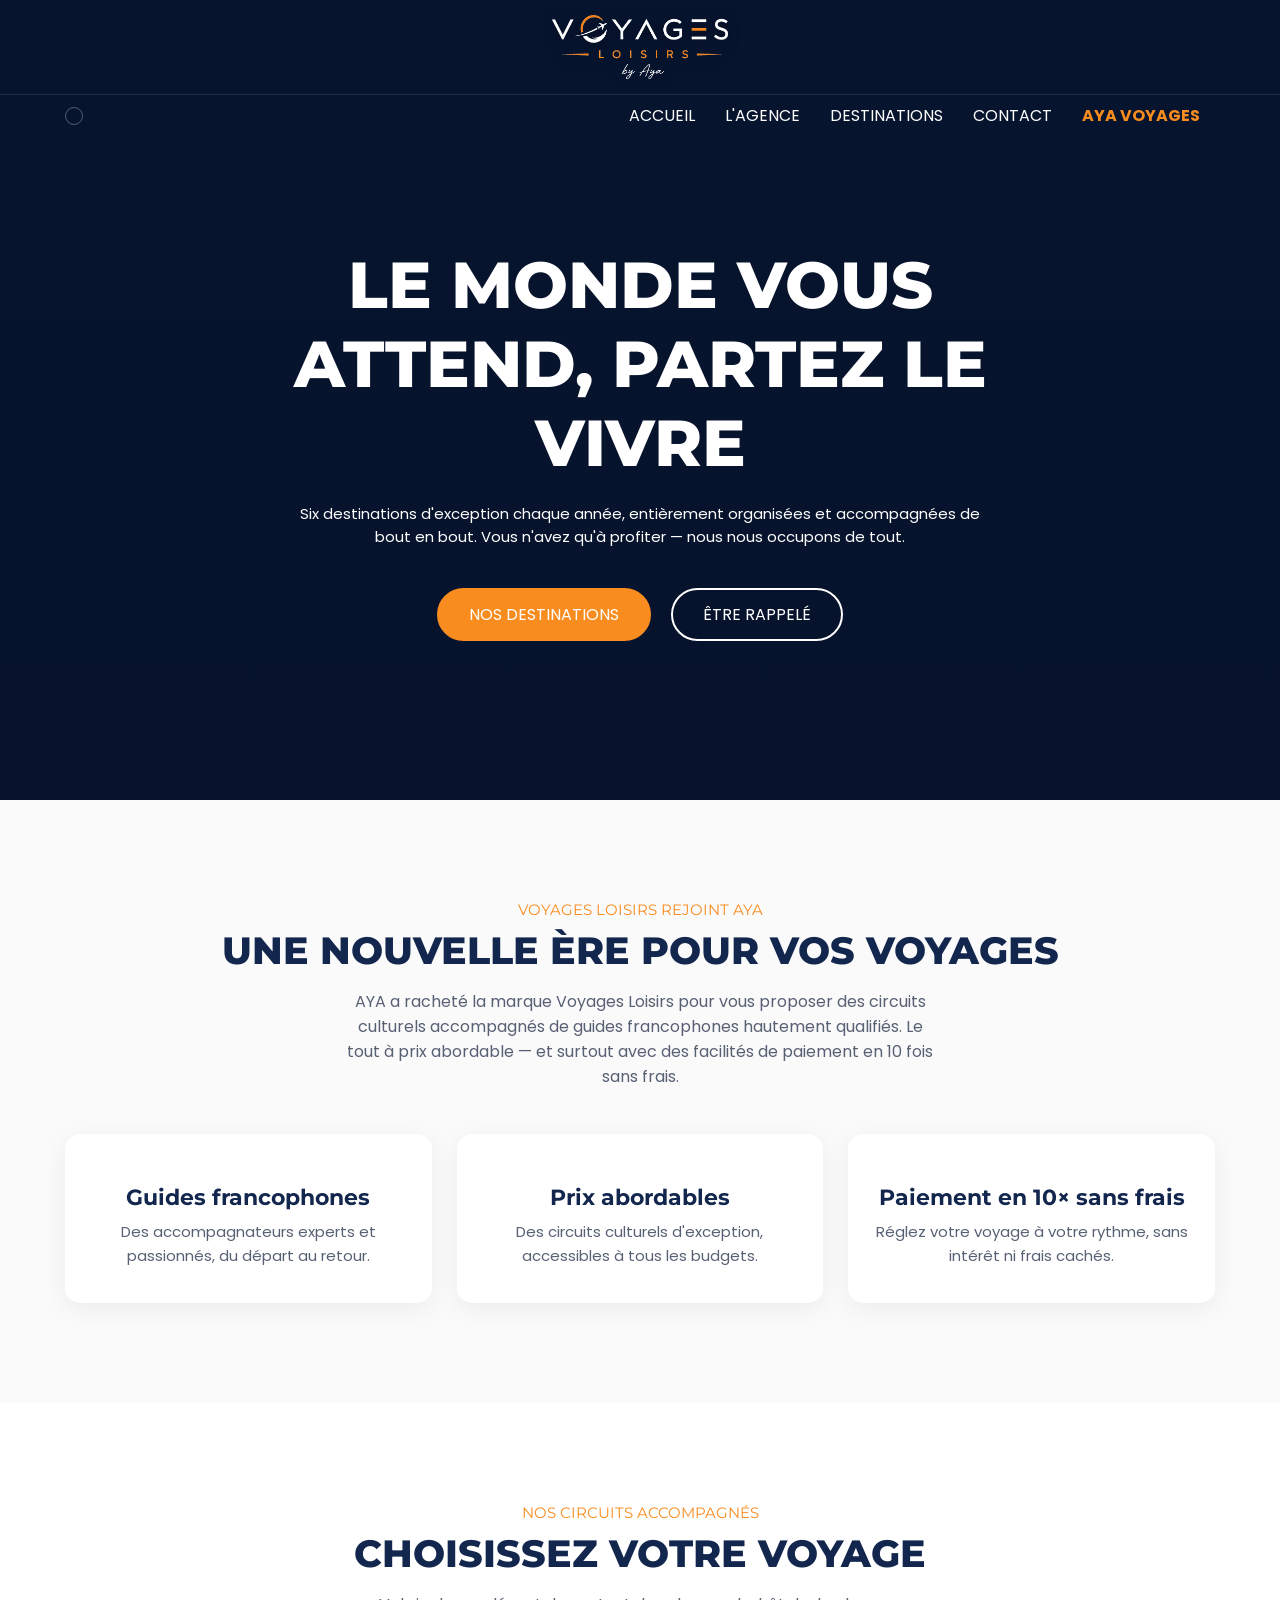
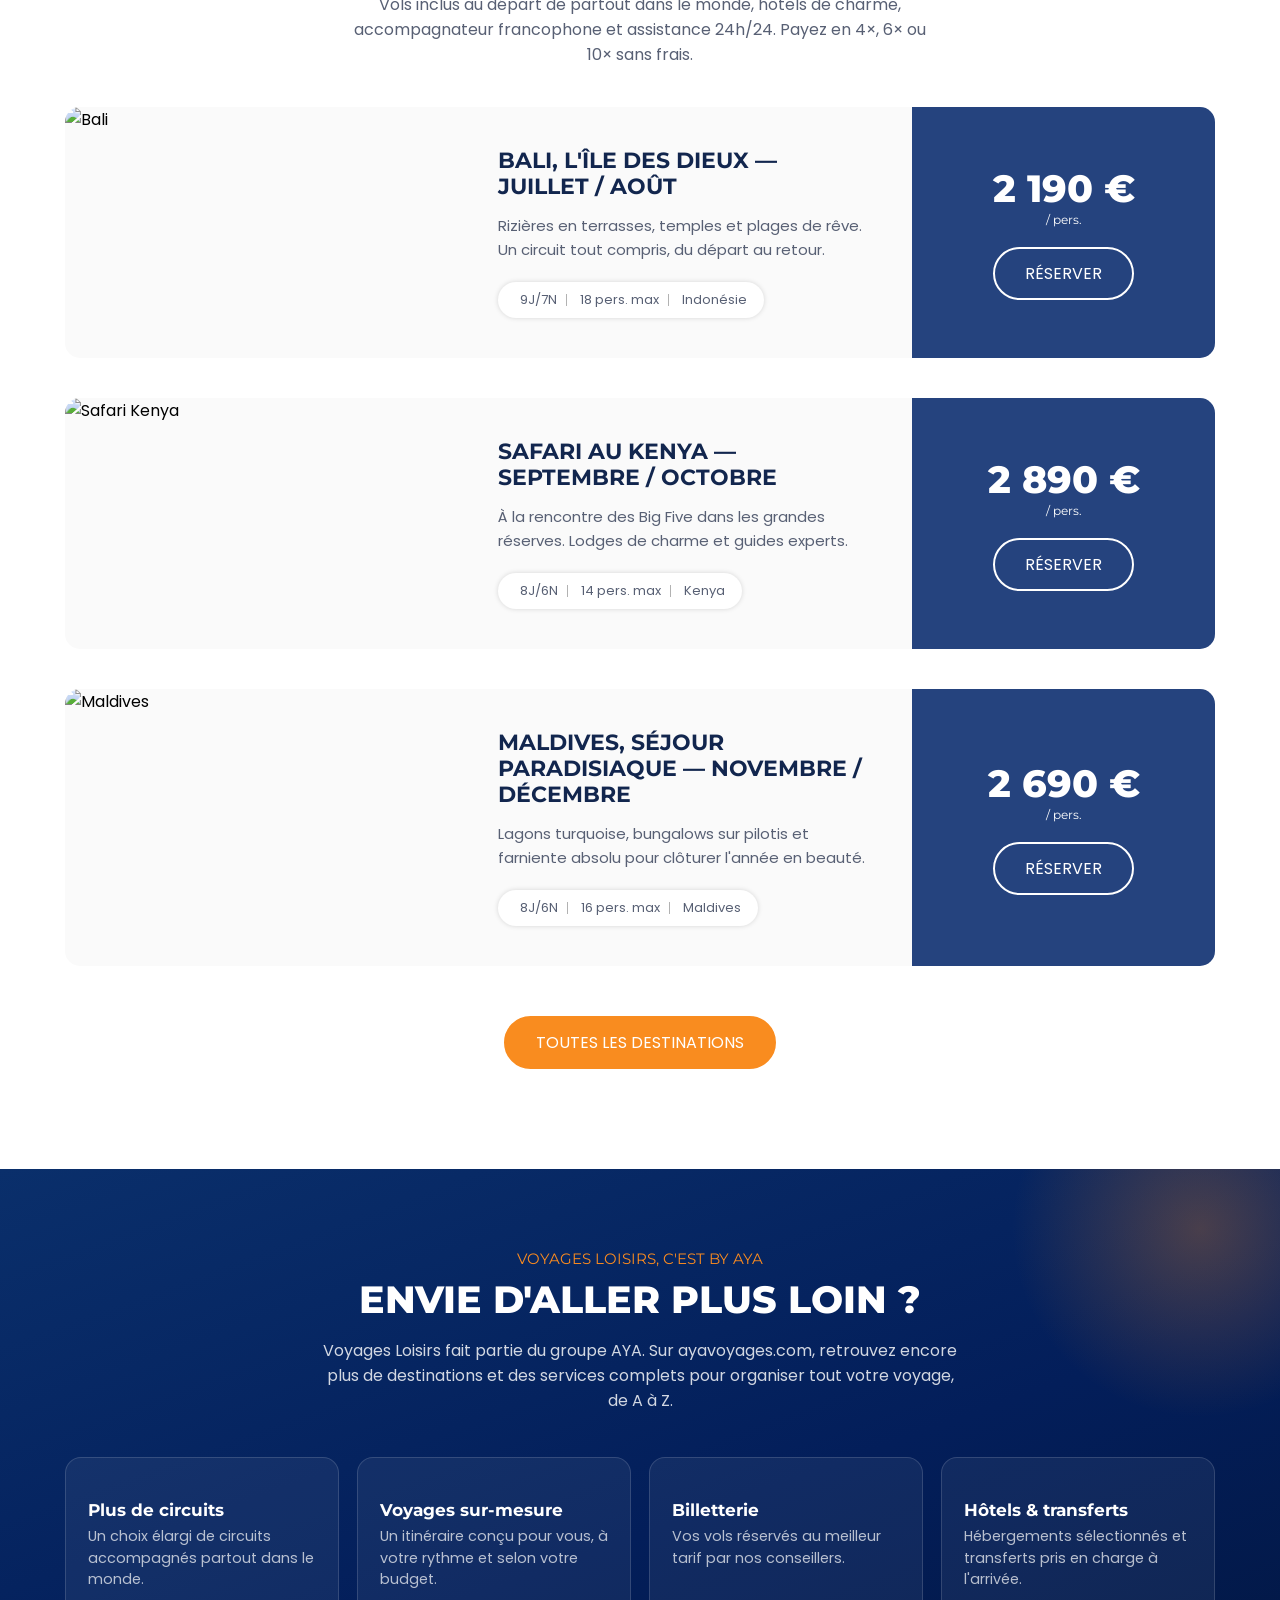
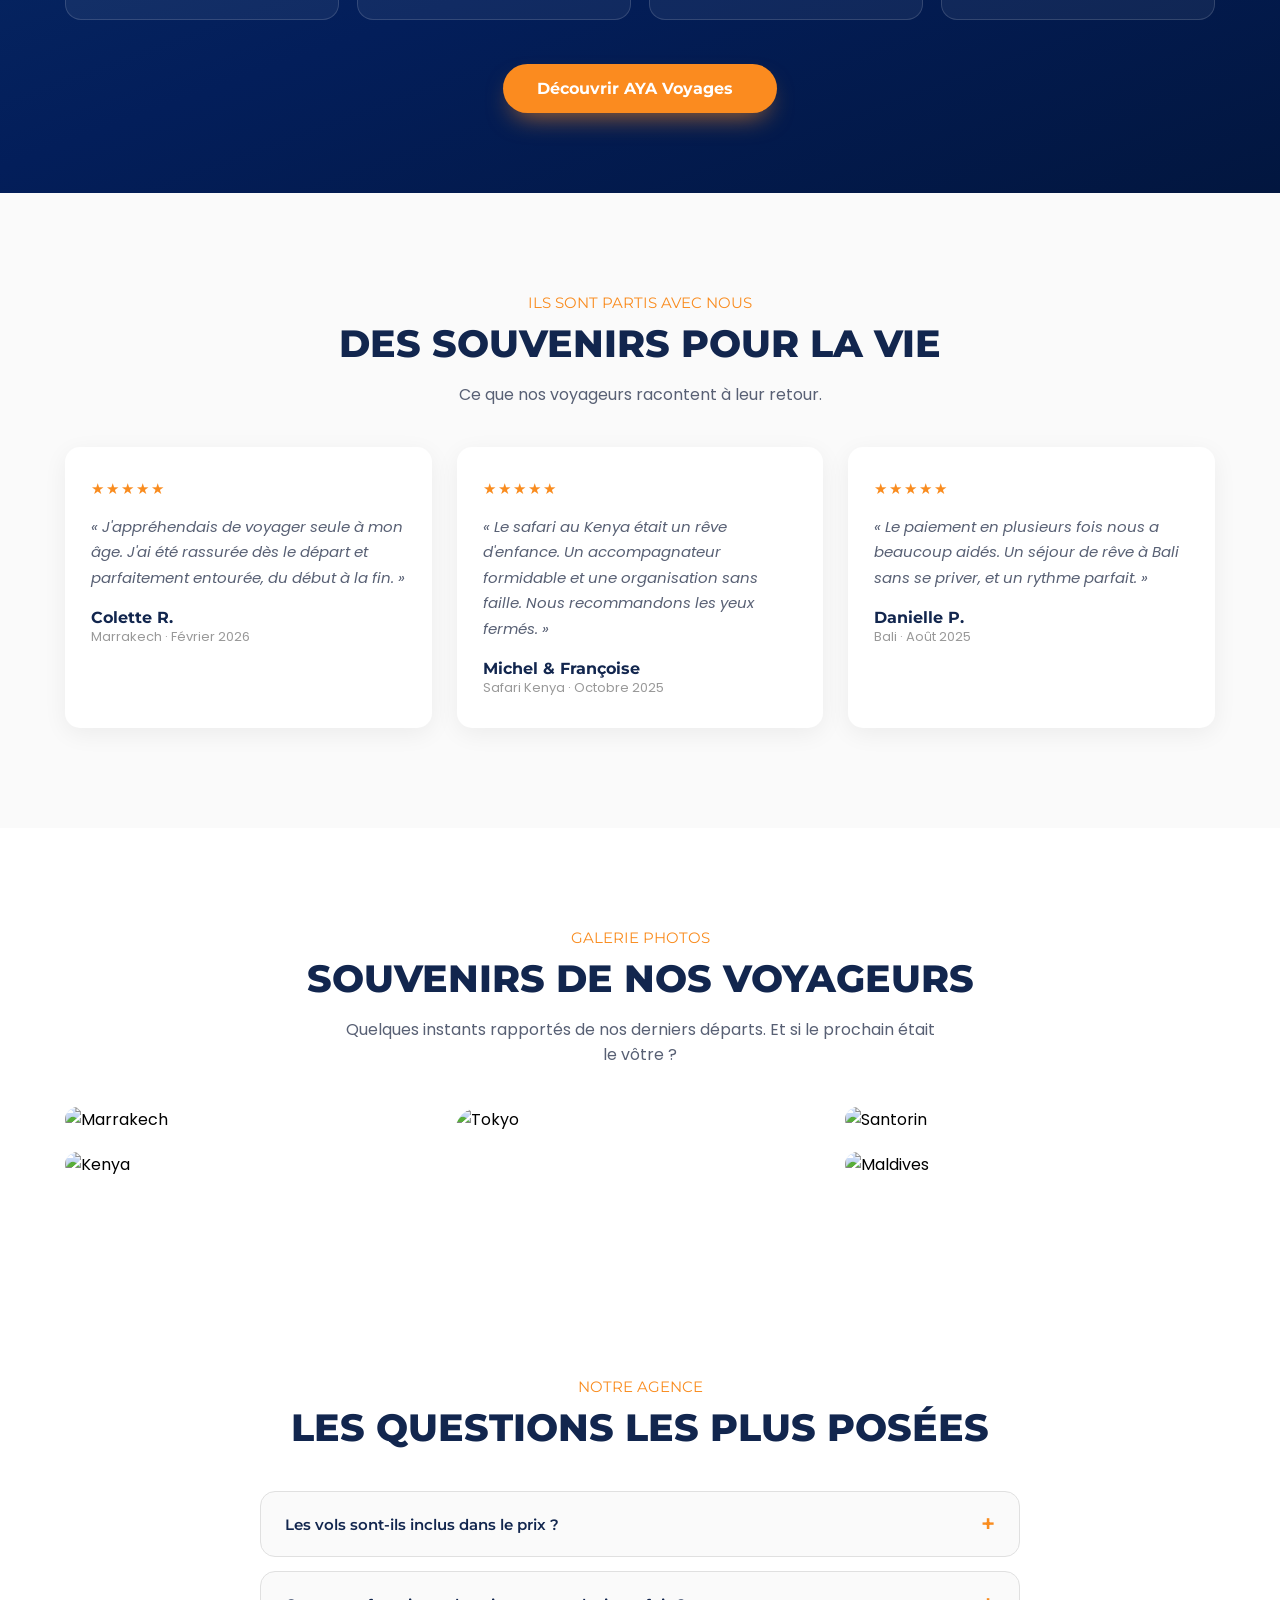
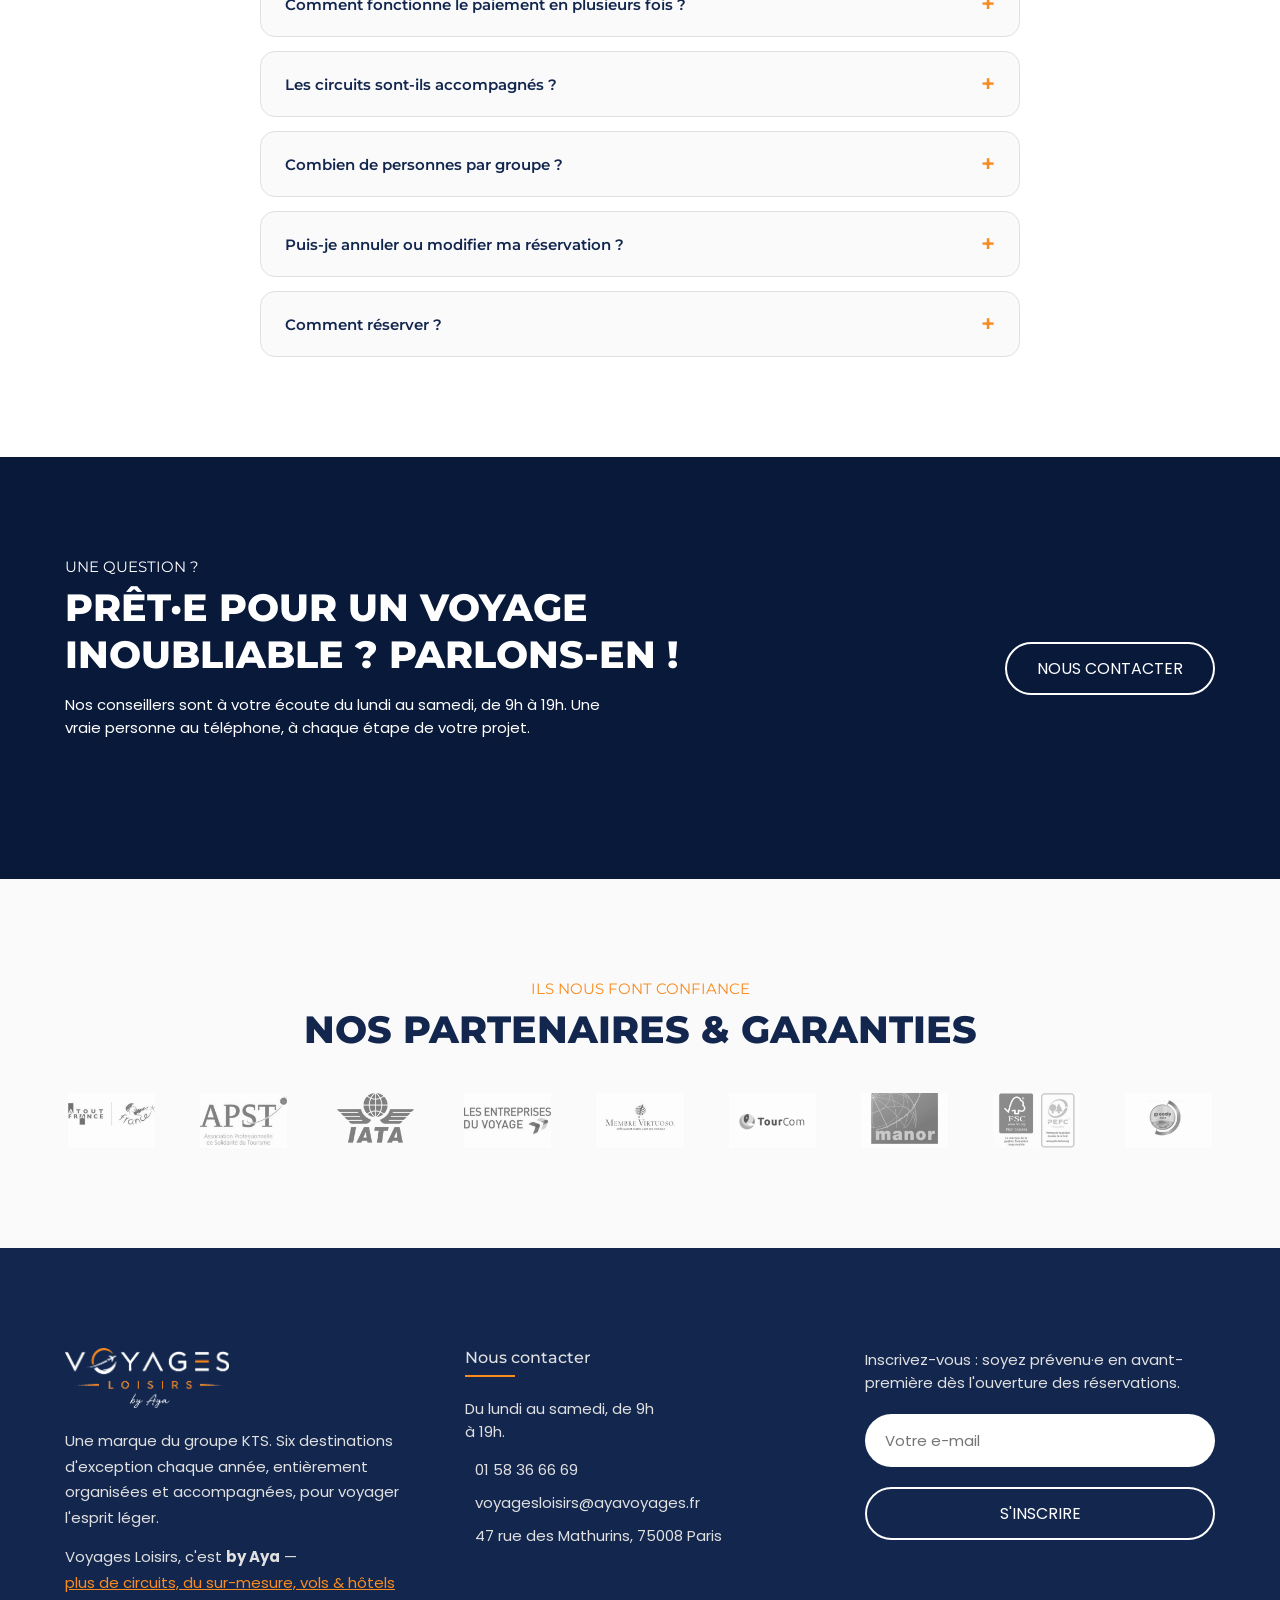
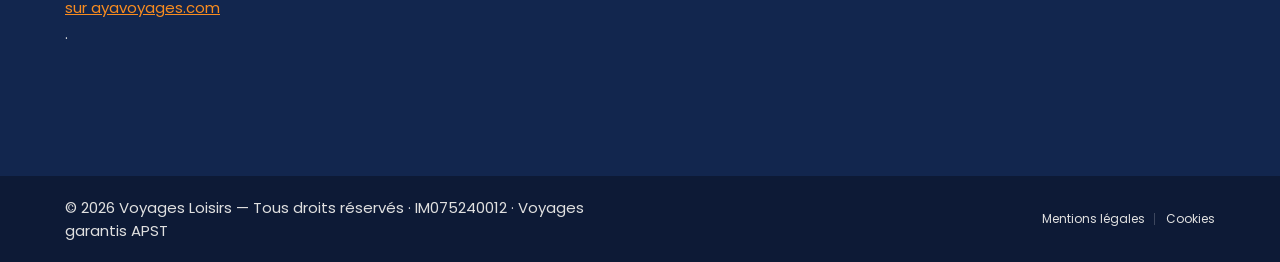
==== commit 0004442a: "Accueil : Instagram reel, lien AYA dans menu + footer (accent orange) Co-Authored-By: Claude Opus 4." ====
--- a/index.html
+++ b/index.html
@@ -23,7 +23,7 @@
 
   <link rel="shortcut icon" href="assets/logo-marine.png" type="image/png">
 
-  <link rel="stylesheet" href="assets/css/tourly.css?v=22">
+  <link rel="stylesheet" href="assets/css/tourly.css?v=23">
 
   <link rel="preconnect" href="https://fonts.googleapis.com">
   <link rel="preconnect" href="https://fonts.gstatic.com" crossorigin>
@@ -66,8 +66,7 @@
         <a href="index.html" class="logo header-bottom__logo"><img src="assets/logo-va.png" alt="Voyages Loisirs"></a>
 
         <ul class="social-list">
-          <li><a href="#" class="social-link"><ion-icon name="logo-facebook"></ion-icon></a></li>
-          <li><a href="#" class="social-link"><ion-icon name="logo-instagram"></ion-icon></a></li>
+          <li><a href="https://www.instagram.com/ayavoyages/" target="_blank" rel="noopener" class="social-link" aria-label="Instagram"><ion-icon name="logo-instagram"></ion-icon></a></li>
         </ul>
 
         <nav class="navbar" data-navbar>
@@ -86,6 +85,7 @@
             <li><a href="agence.html" class="navbar-link" data-nav-link>l'agence</a></li>
             <li><a href="destinations.html" class="navbar-link" data-nav-link>destinations</a></li>
             <li><a href="contact.html" class="navbar-link" data-nav-link>contact</a></li>
+            <li><a href="https://www.ayavoyages.com" target="_blank" rel="noopener" class="navbar-link navbar-link--aya" data-nav-link>aya voyages</a></li>
           </ul>
 
         </nav>
@@ -441,6 +441,10 @@
             Une marque du groupe KTS. Six destinations d'exception chaque année, entièrement organisées
             et accompagnées, pour voyager l'esprit léger.
           </p>
+          <p class="footer-text footer-aya">
+            Voyages Loisirs, c'est <strong>by Aya</strong> —
+            <a href="https://www.ayavoyages.com" target="_blank" rel="noopener">plus de circuits, du sur-mesure, vols &amp; hôtels sur ayavoyages.com</a>.
+          </p>
         </div>
 
         <div class="footer-contact">
--- a/assets/css/tourly.css
+++ b/assets/css/tourly.css
@@ -2441,4 +2441,11 @@
 .btn-aya ion-icon { font-size: 18px; margin: 0; color: #fff; }
 
 @media (max-width: 768px) { .aya-grid { grid-template-columns: 1fr 1fr; } }
-@media (max-width: 480px) { .aya-grid { grid-template-columns: 1fr; } }+@media (max-width: 480px) { .aya-grid { grid-template-columns: 1fr; } }
+
+/* Lien « aya voyages » dans le menu + pied de page */
+.navbar-link--aya { color: var(--bright-navy-blue); font-weight: 700; }
+.navbar-link--aya:is(:hover, :focus) { color: var(--yale-blue); }
+.footer-aya { margin-top: 14px; }
+.footer-aya a { color: var(--bright-navy-blue); text-decoration: underline; }
+.footer-aya a:is(:hover, :focus) { color: #fff; }
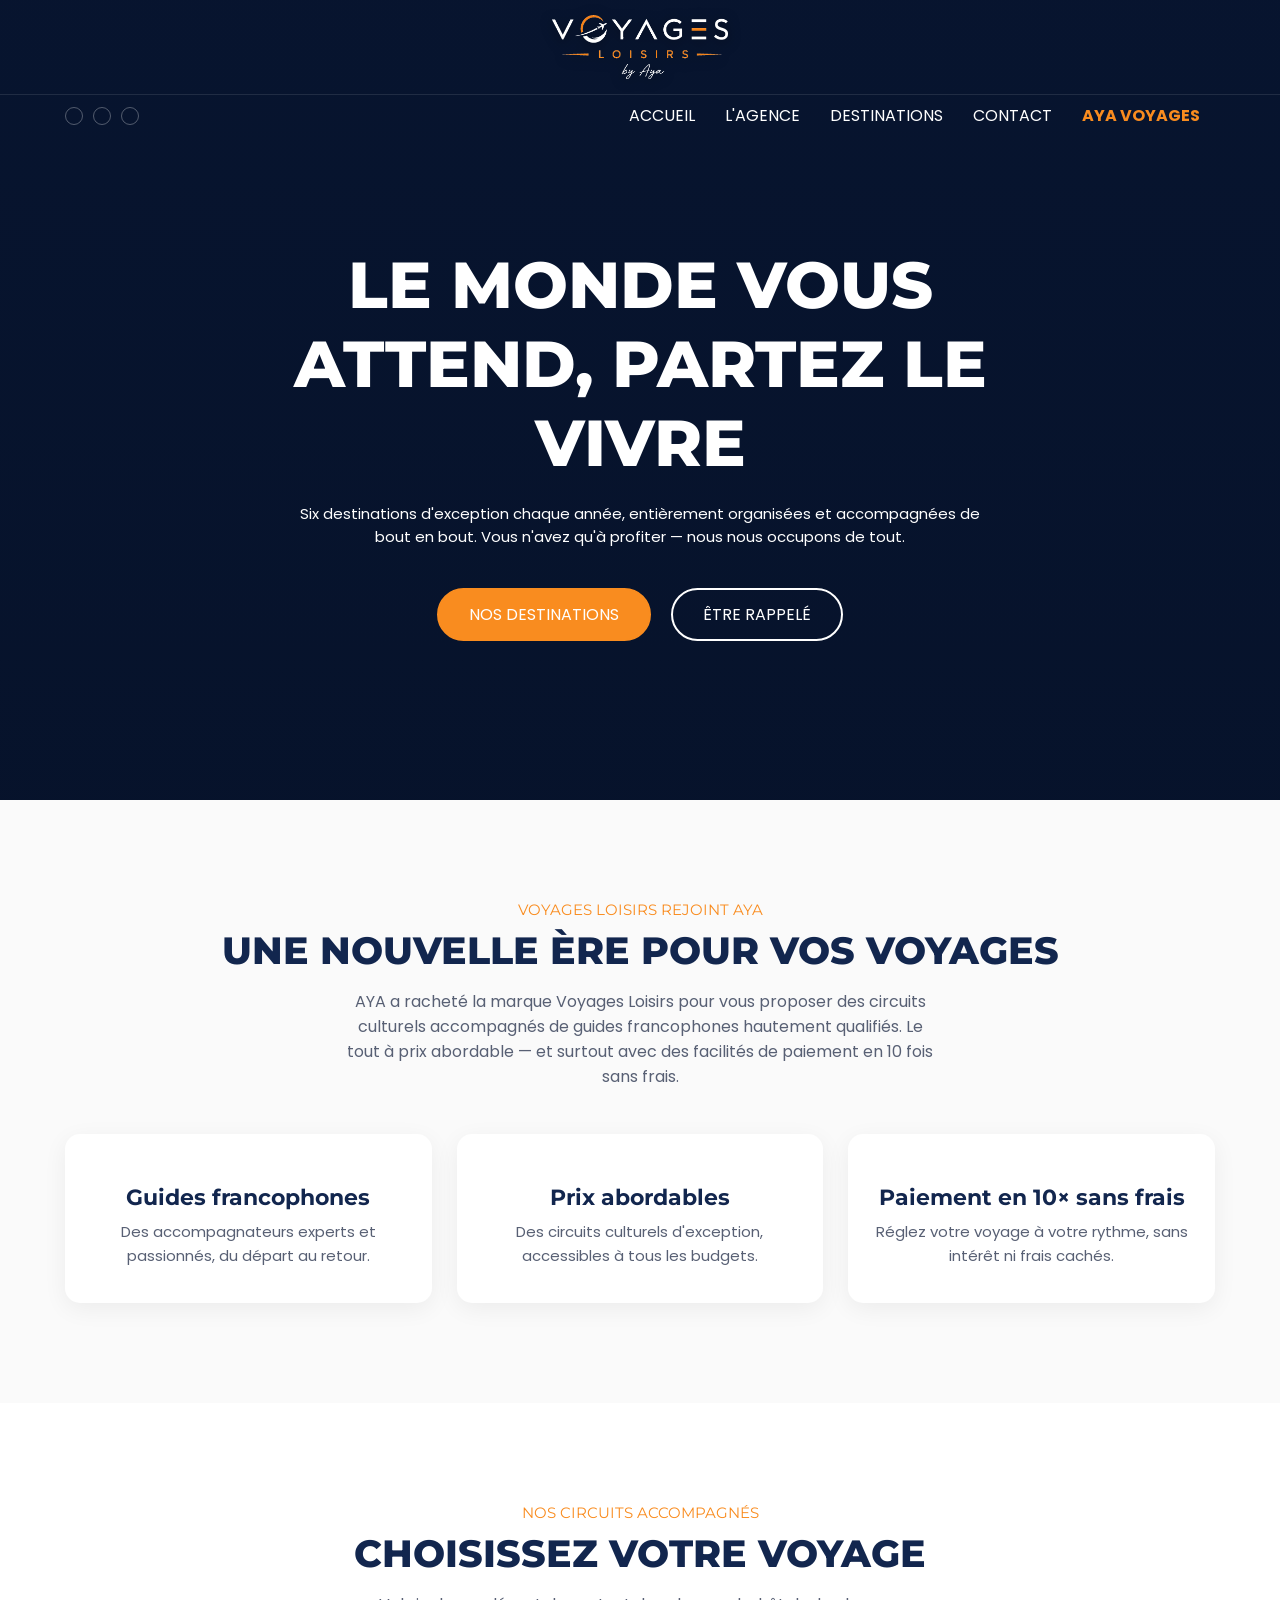
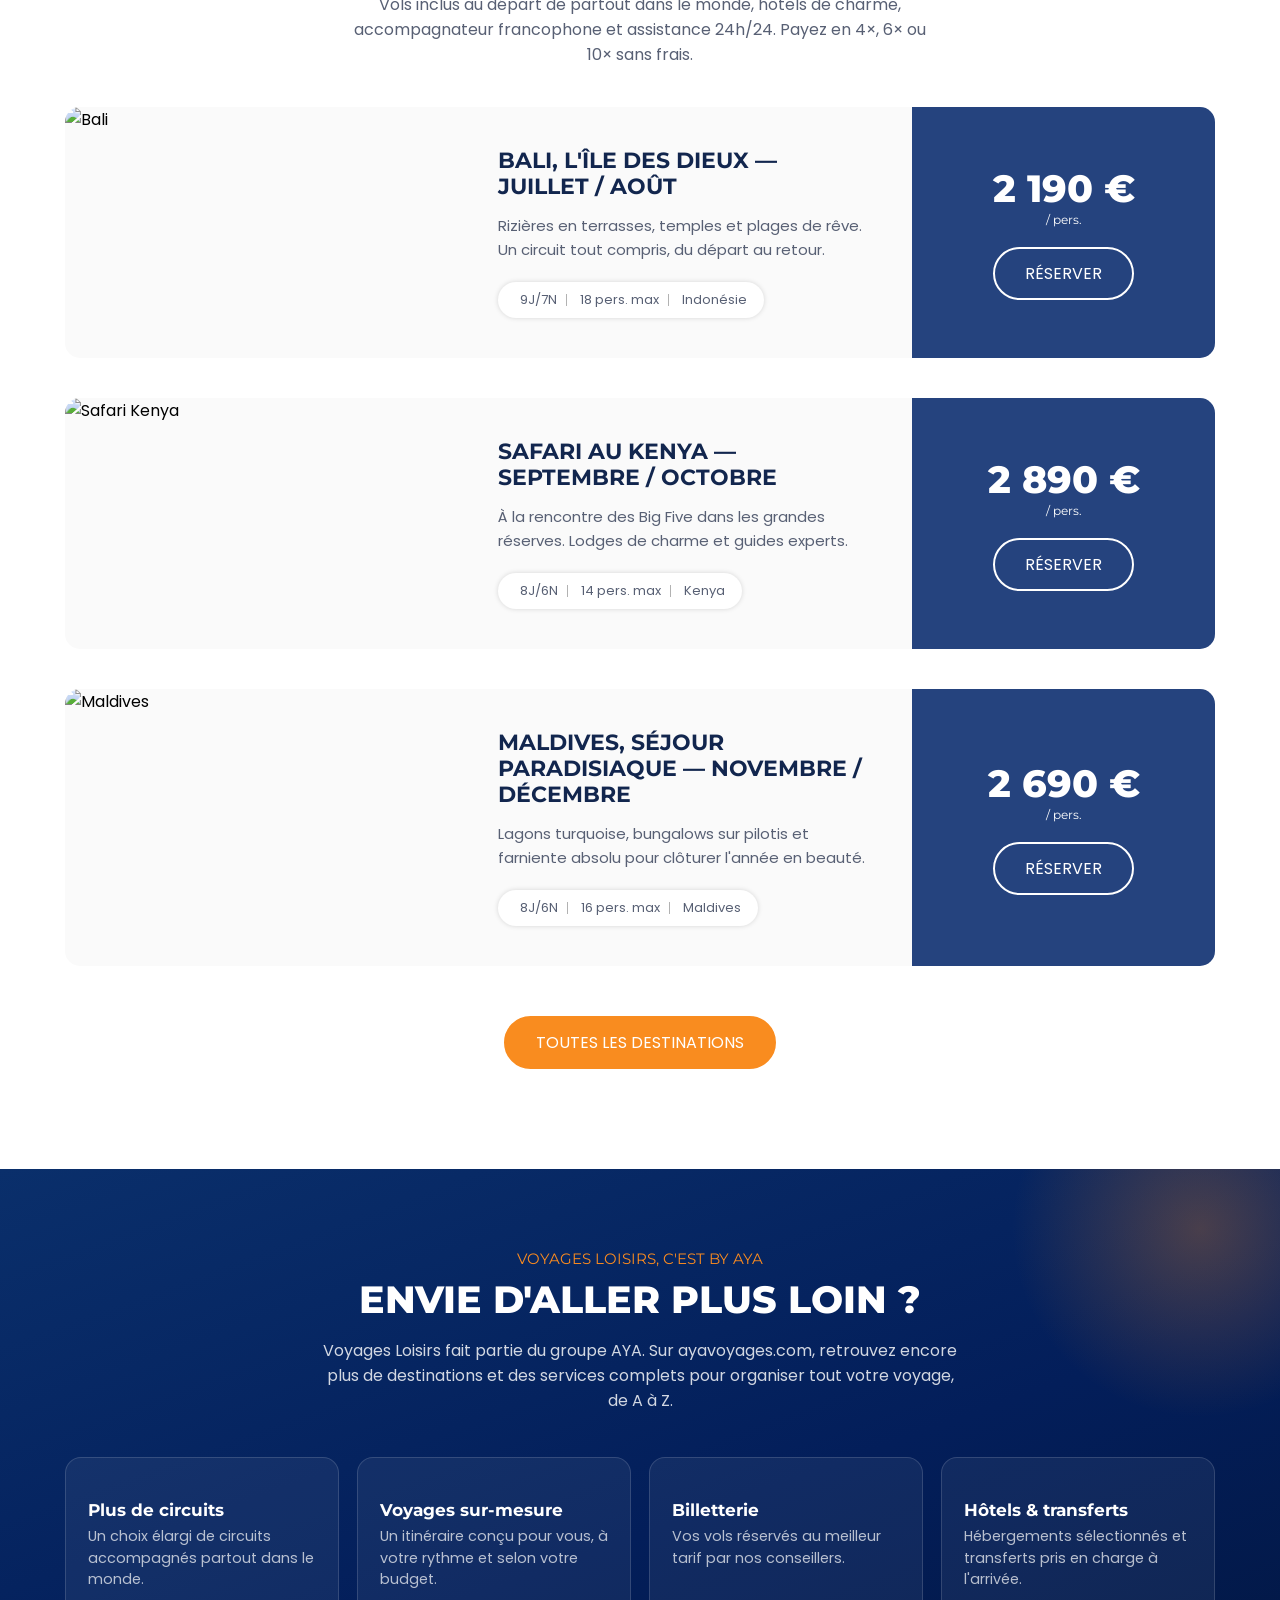
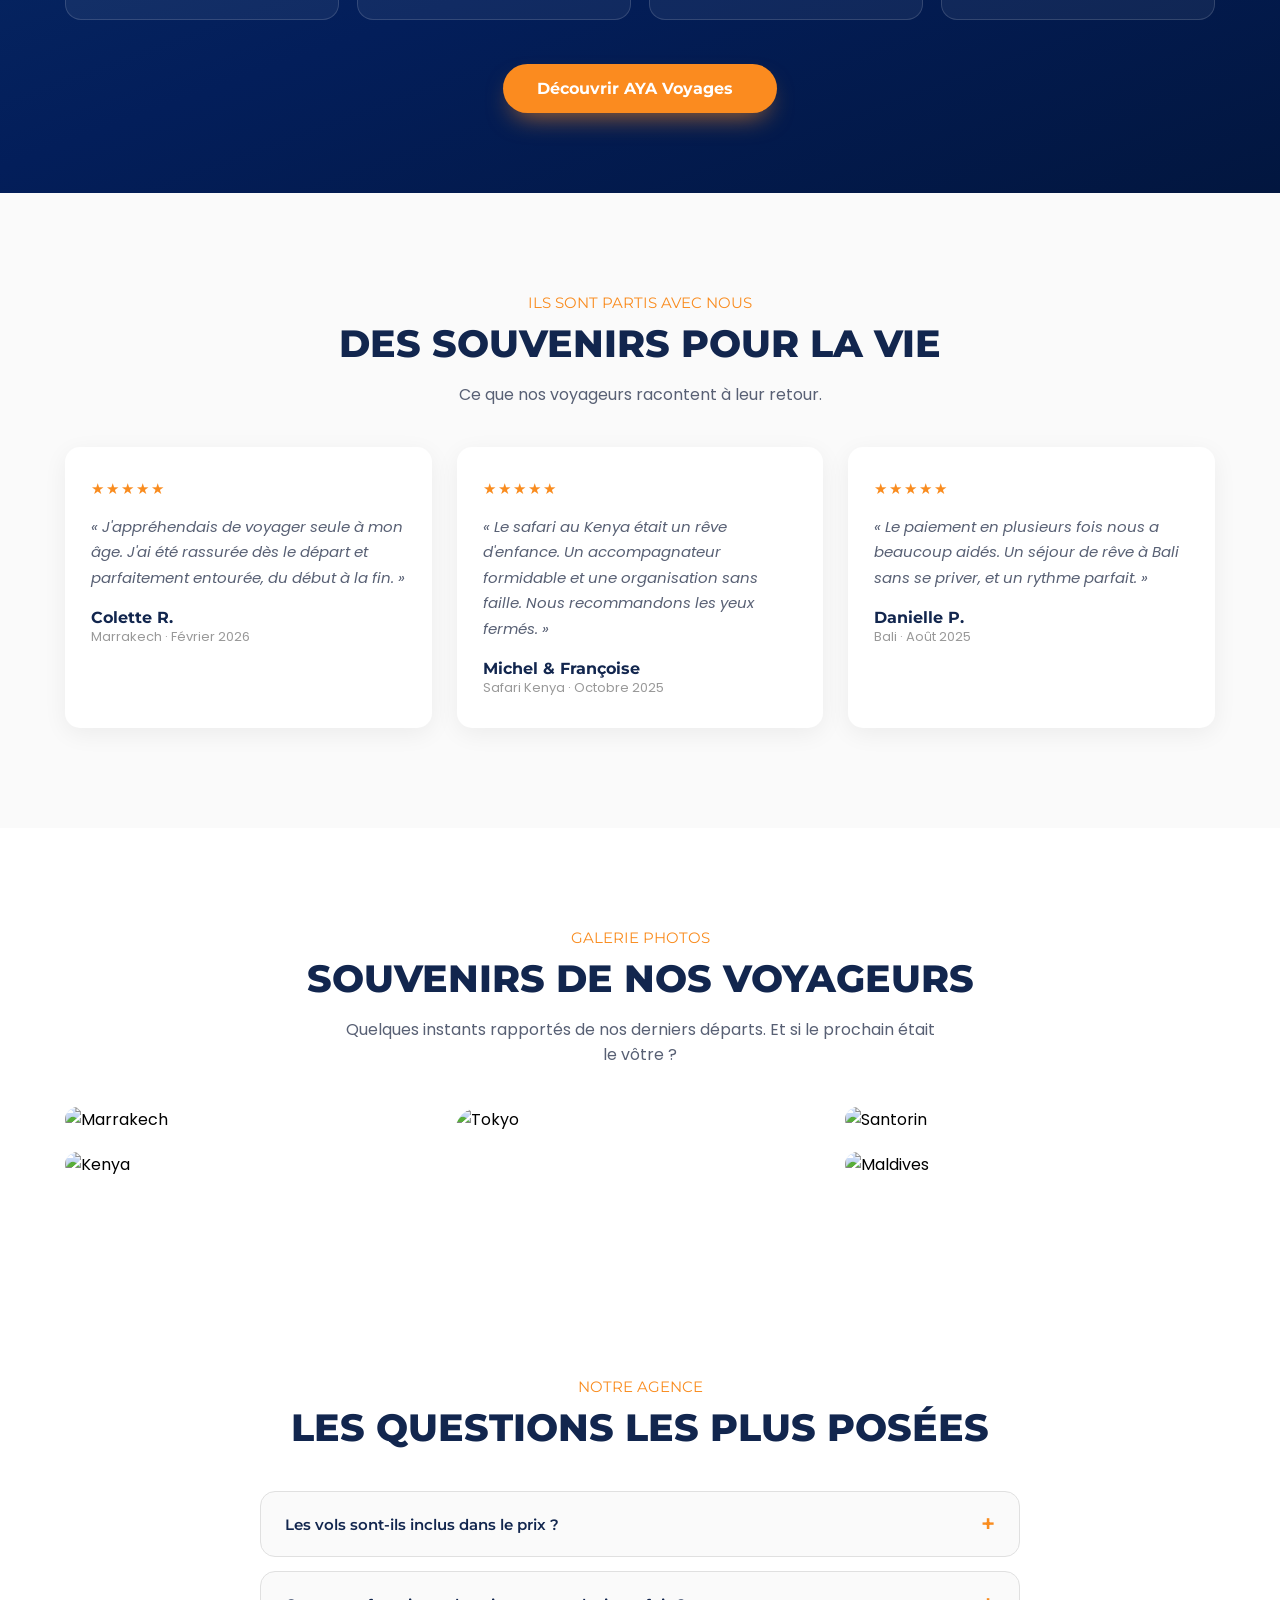
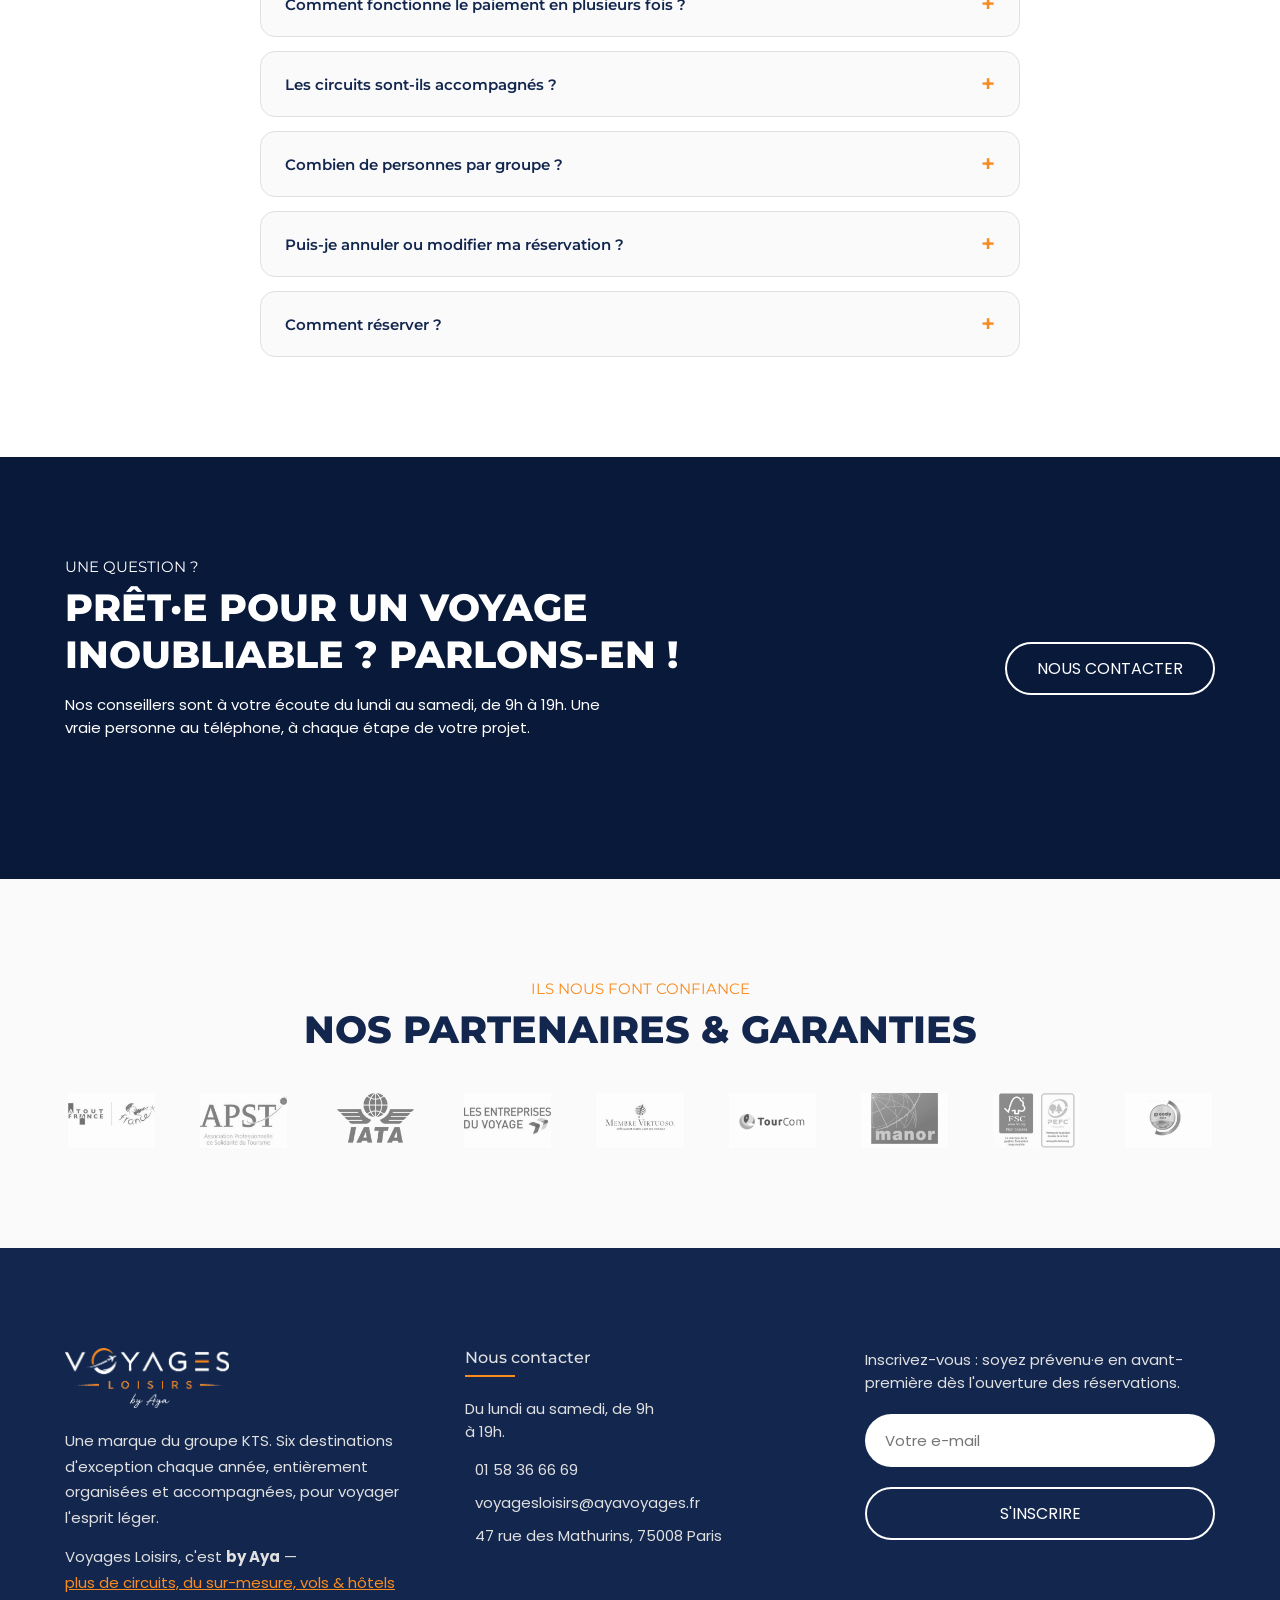
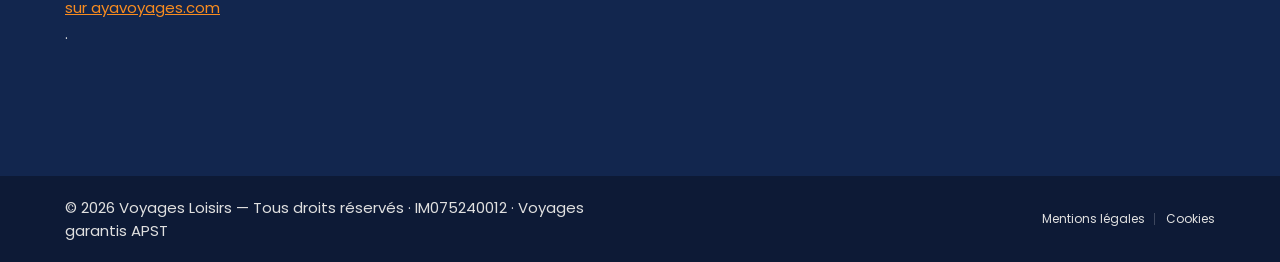
==== commit b291cf2e: "Accueil : reseaux sociaux Facebook + Instagram + LinkedIn (liens reels) Co-Authored-By: Claude Opus " ====
--- a/index.html
+++ b/index.html
@@ -66,7 +66,9 @@
         <a href="index.html" class="logo header-bottom__logo"><img src="assets/logo-va.png" alt="Voyages Loisirs"></a>
 
         <ul class="social-list">
+          <li><a href="https://www.facebook.com/AYAVOYAGES/" target="_blank" rel="noopener" class="social-link" aria-label="Facebook"><ion-icon name="logo-facebook"></ion-icon></a></li>
           <li><a href="https://www.instagram.com/ayavoyages/" target="_blank" rel="noopener" class="social-link" aria-label="Instagram"><ion-icon name="logo-instagram"></ion-icon></a></li>
+          <li><a href="https://www.linkedin.com/showcase/aya-voyages/" target="_blank" rel="noopener" class="social-link" aria-label="LinkedIn"><ion-icon name="logo-linkedin"></ion-icon></a></li>
         </ul>
 
         <nav class="navbar" data-navbar>
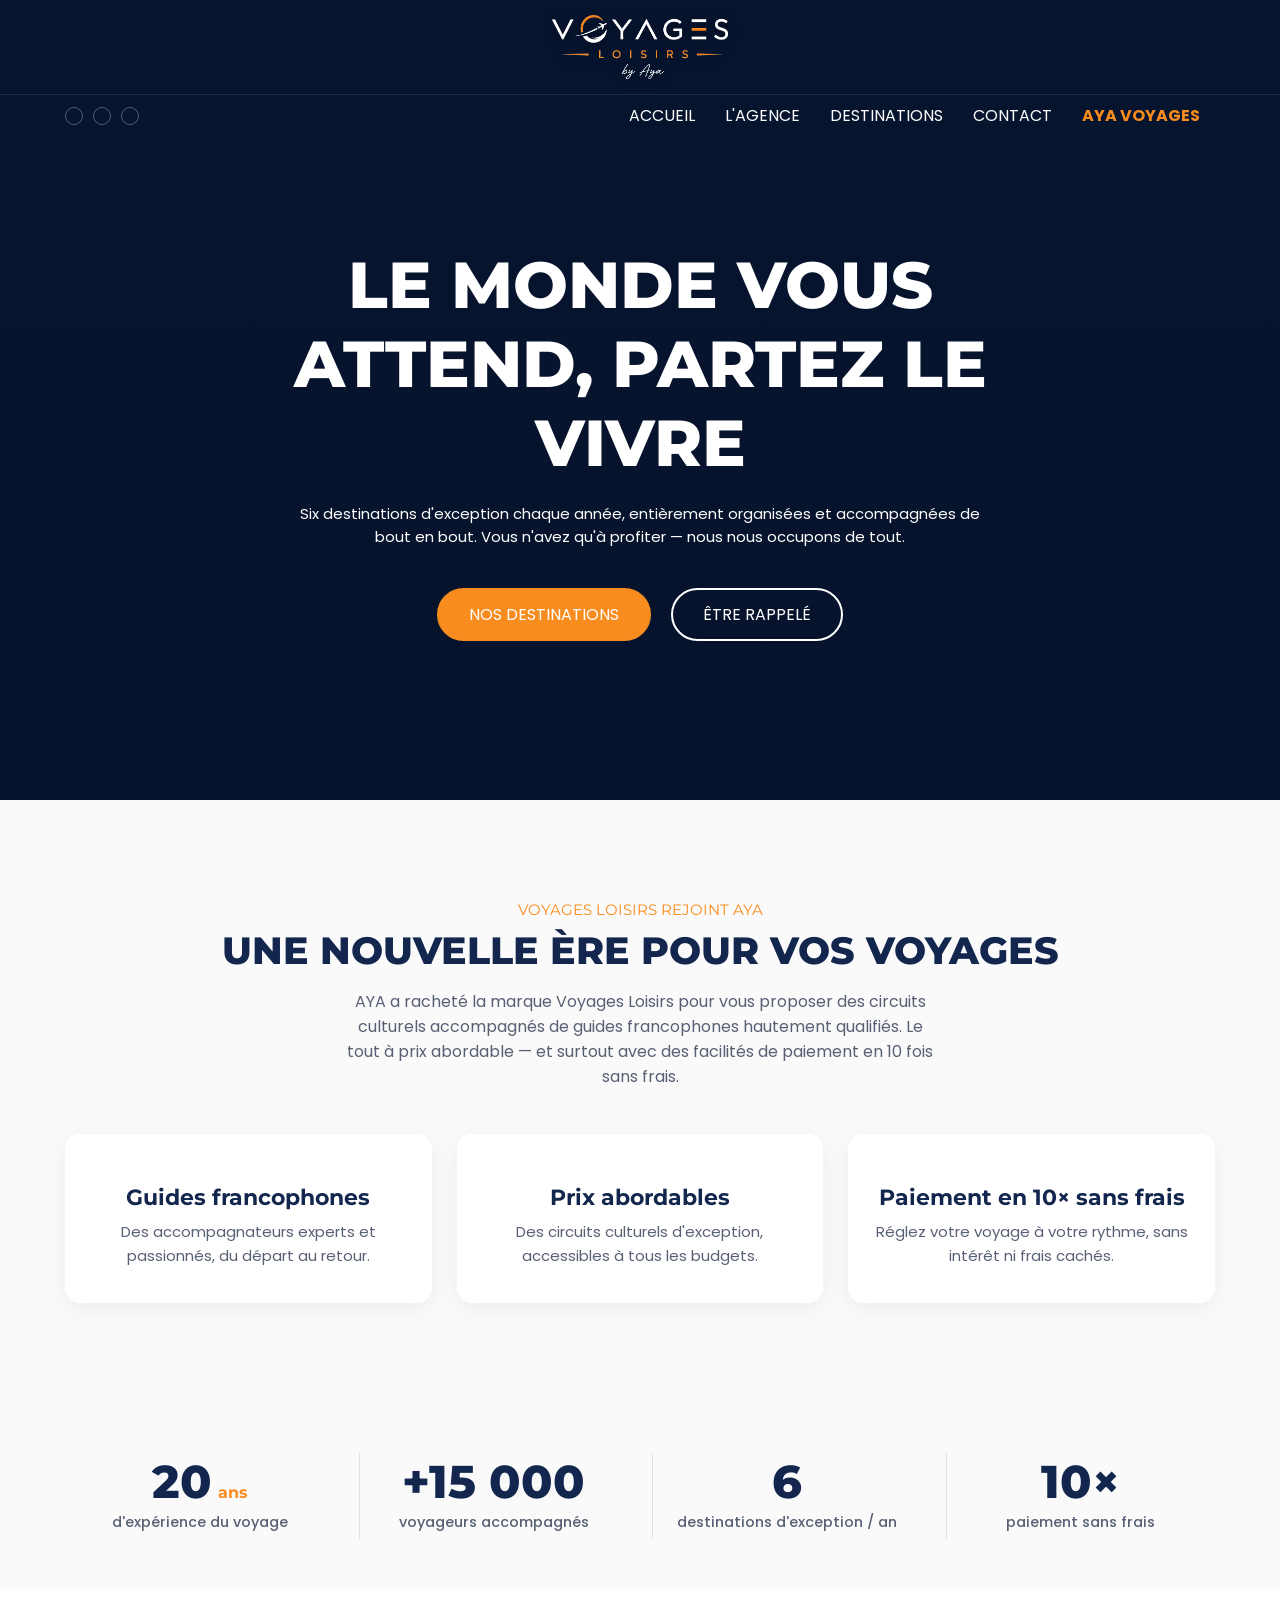
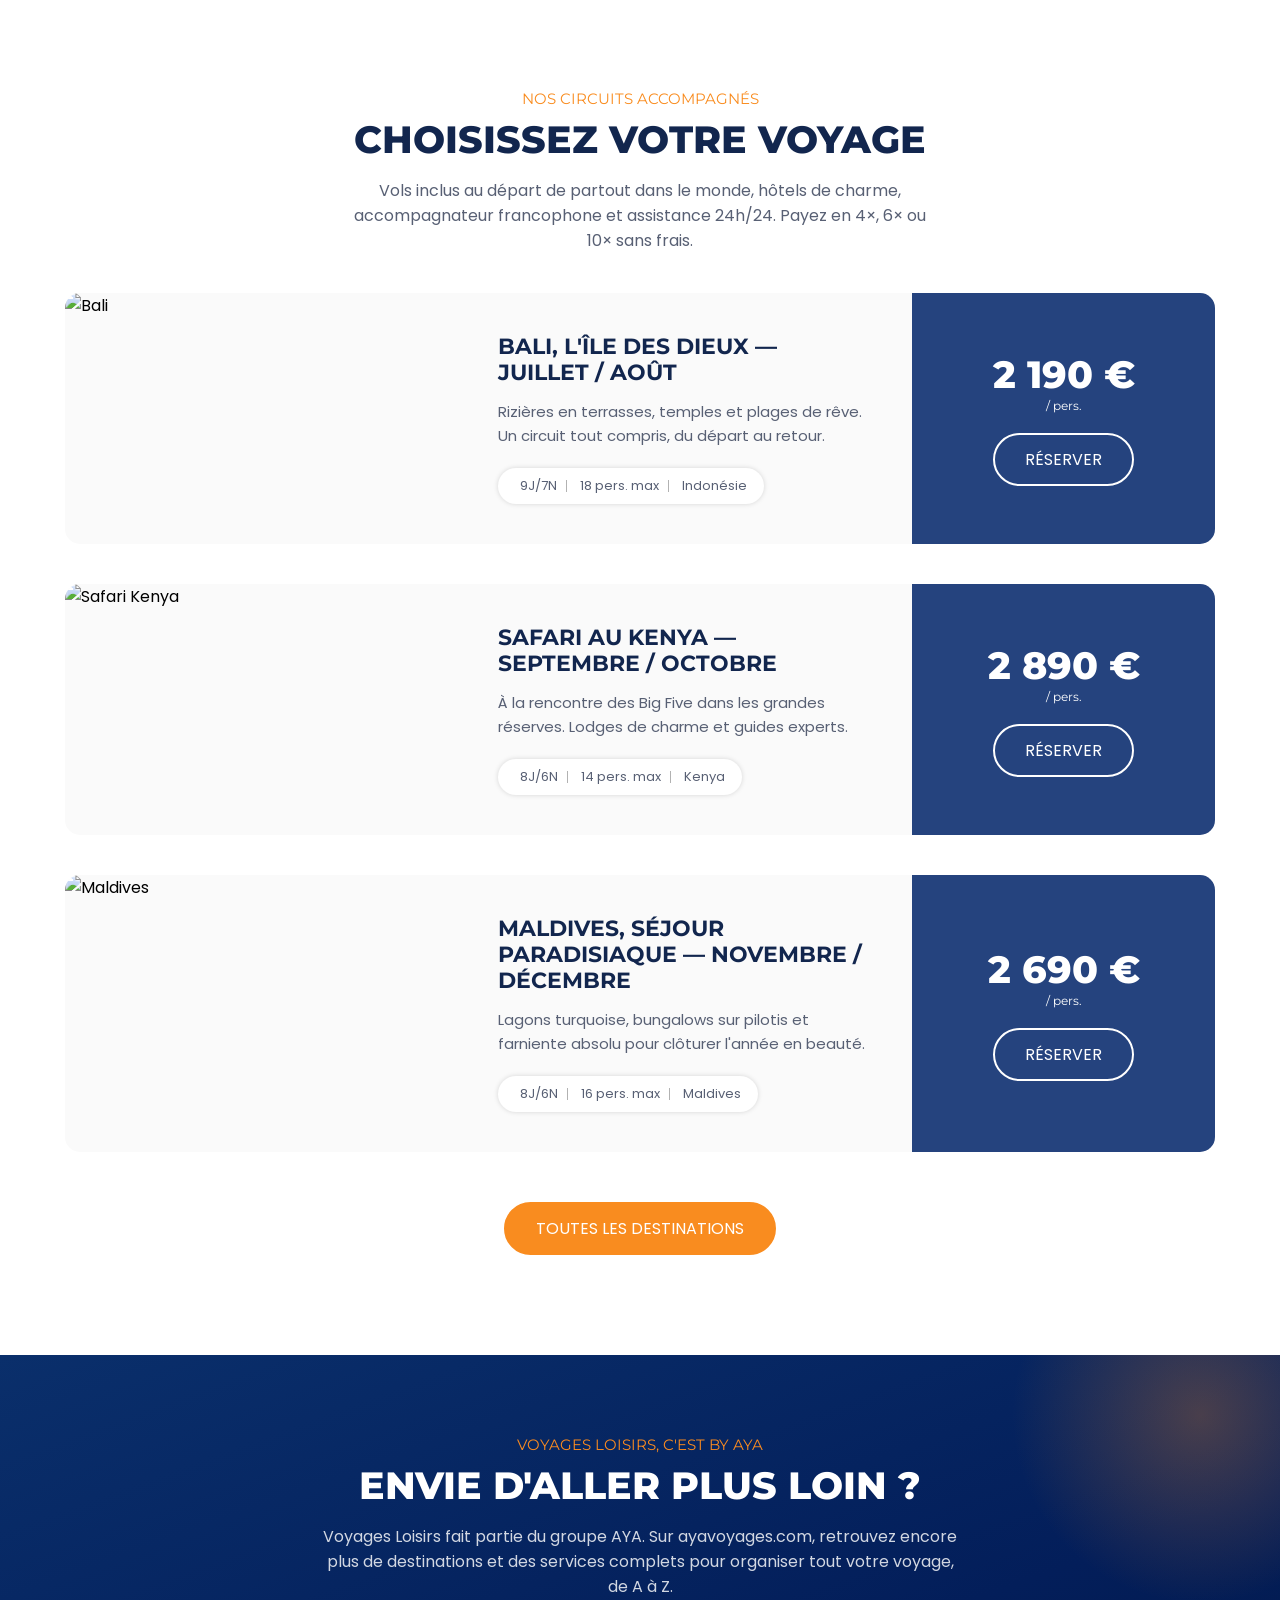
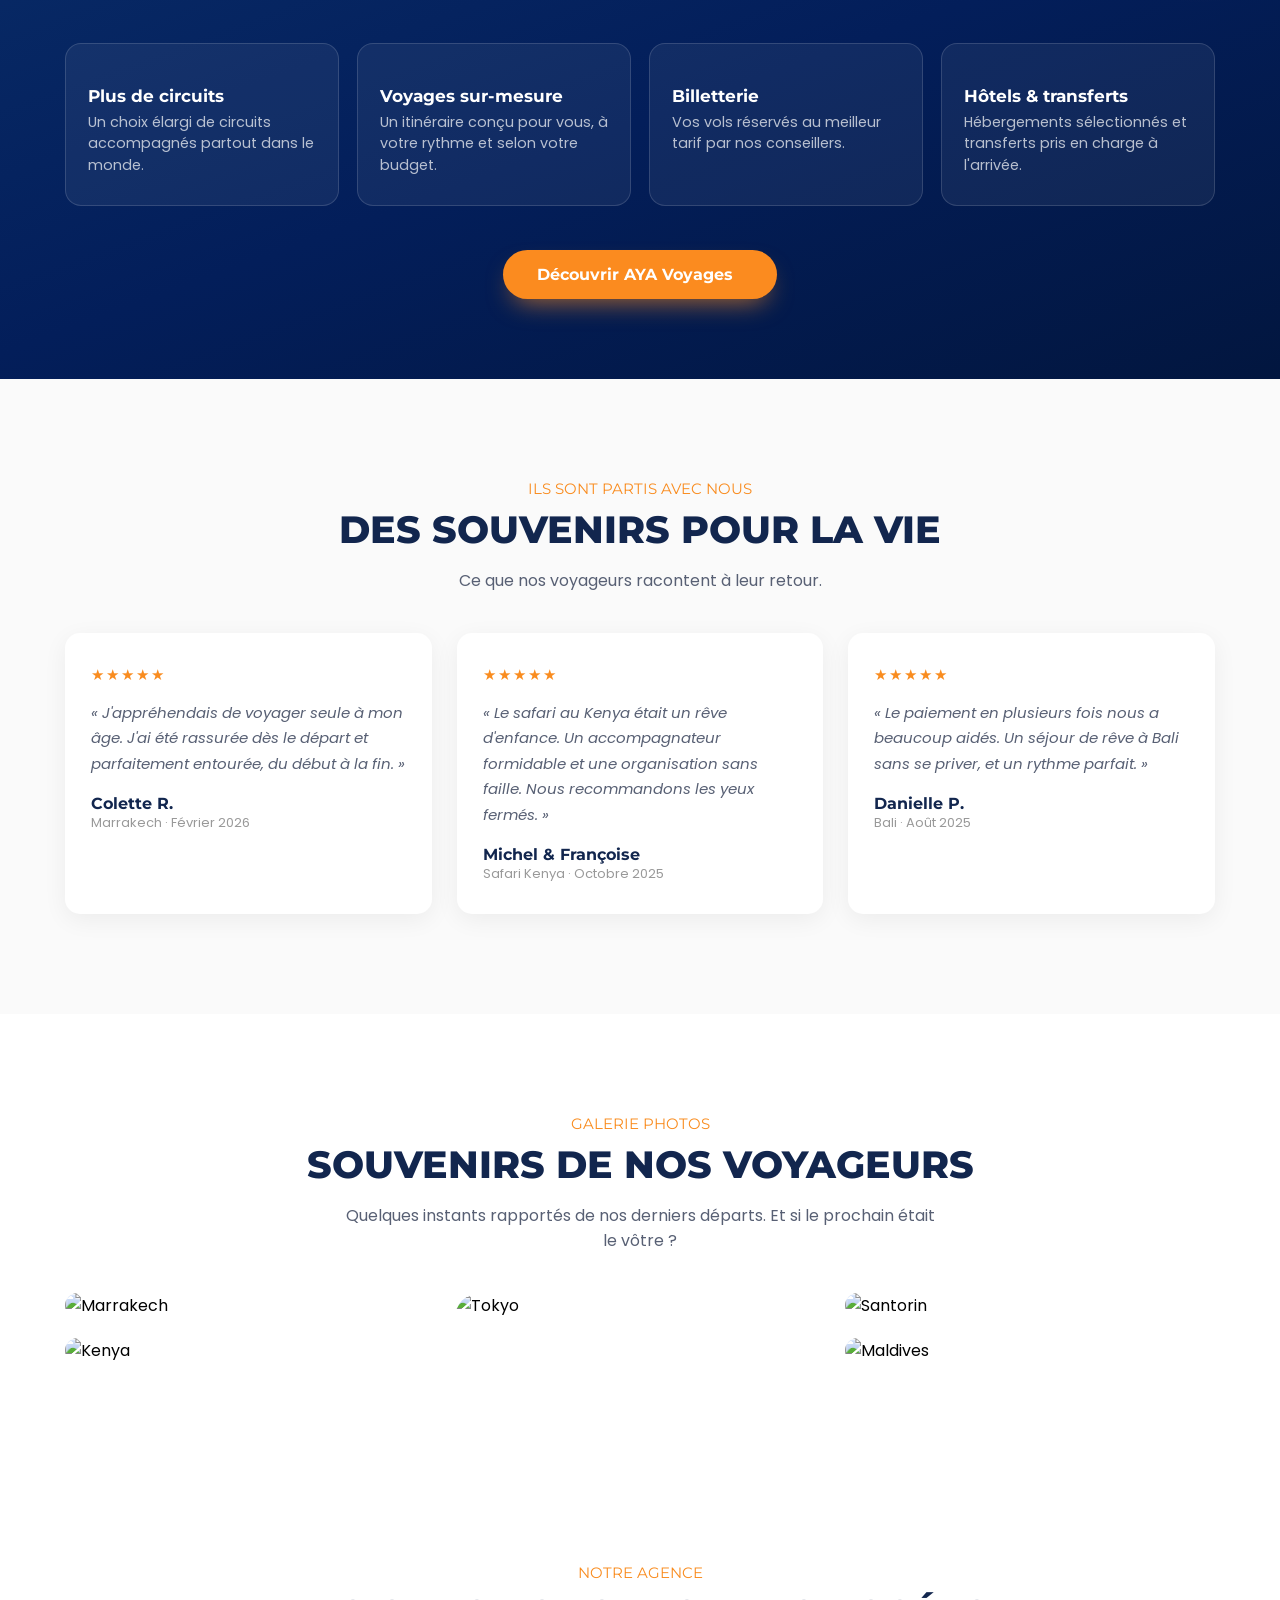
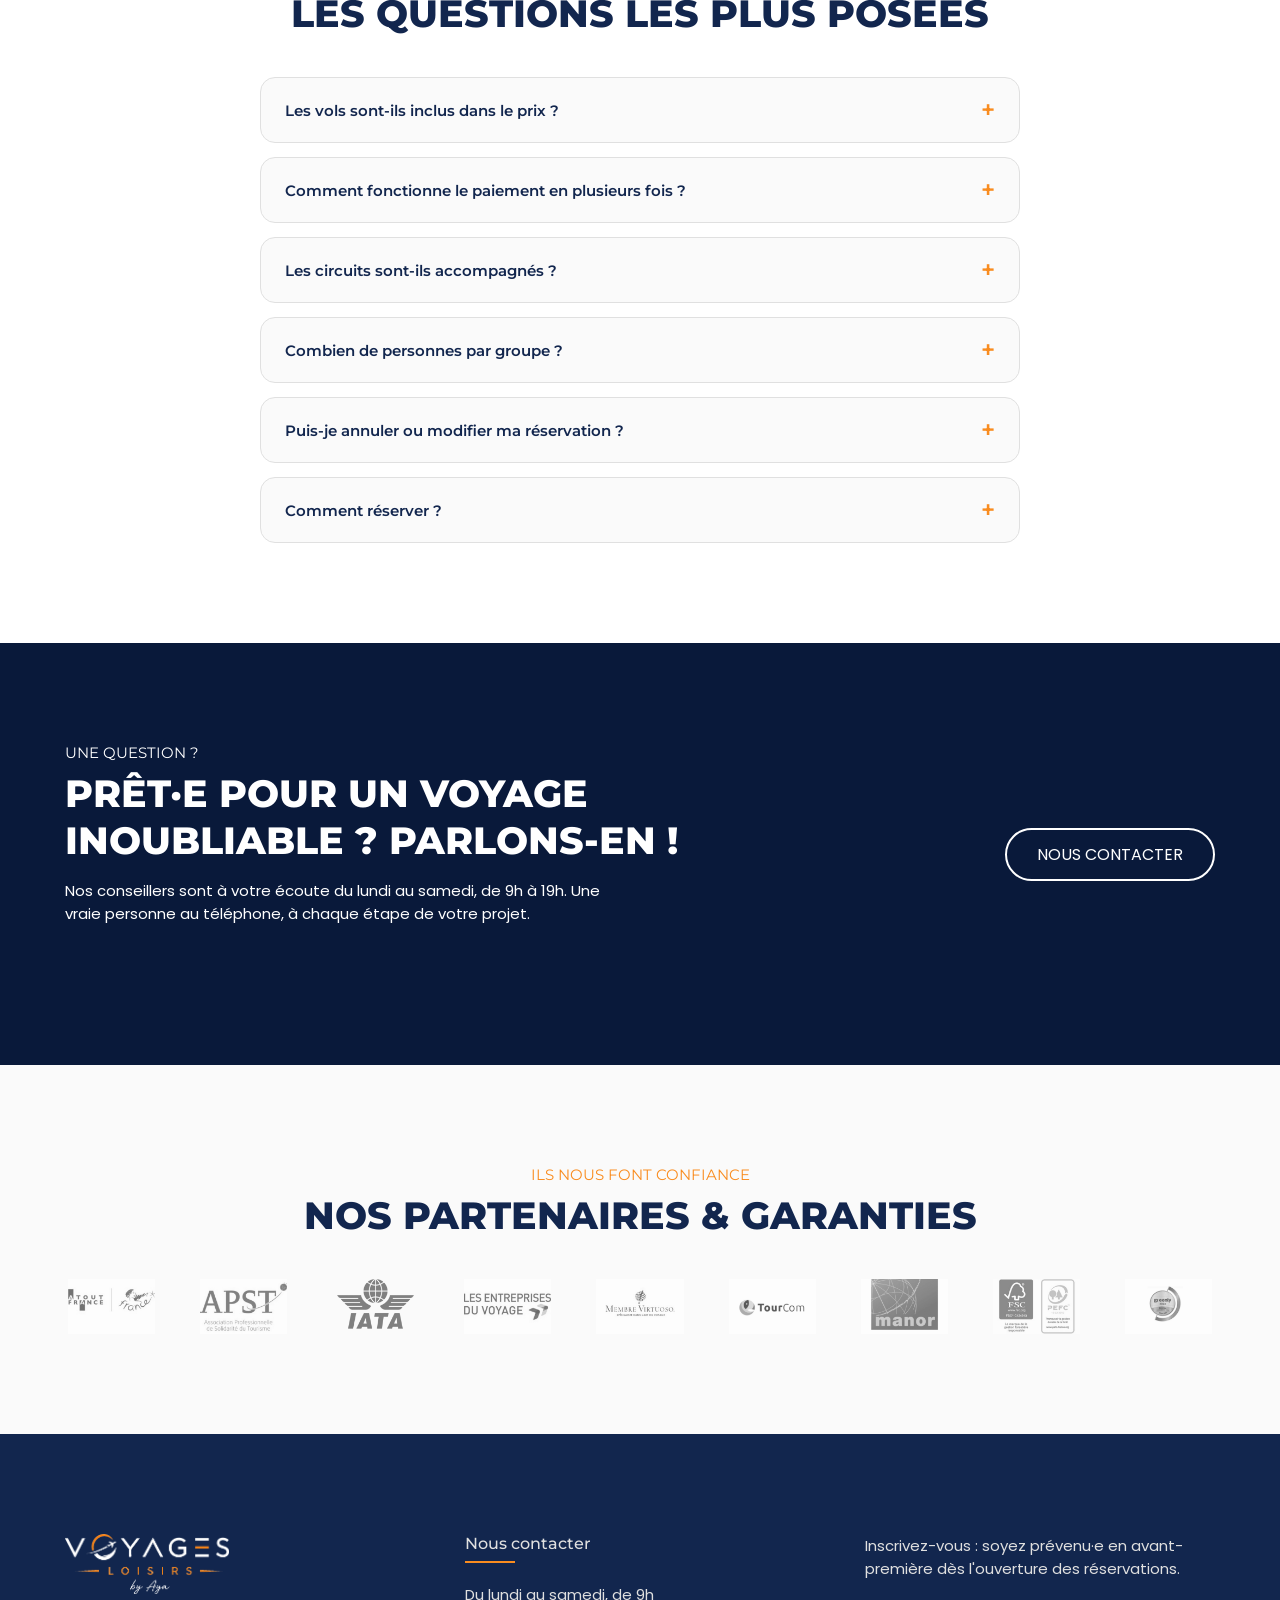
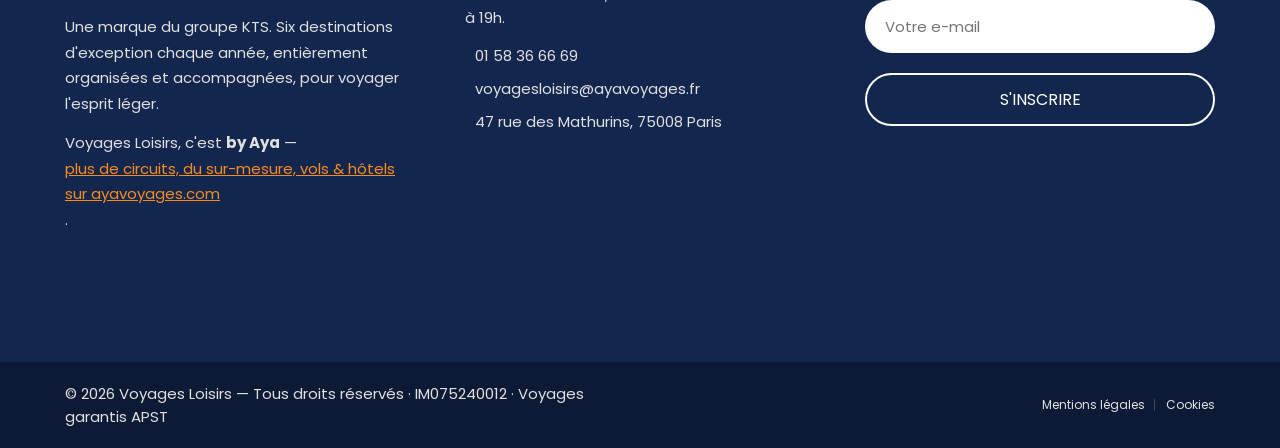
==== commit a461e4ac: "Accueil : bloc chiffres/reassurance (valeurs provisoires) Co-Authored-By: Claude Opus 4.8 (1M contex" ====
--- a/index.html
+++ b/index.html
@@ -23,7 +23,7 @@
 
   <link rel="shortcut icon" href="assets/logo-marine.png" type="image/png">
 
-  <link rel="stylesheet" href="assets/css/tourly.css?v=23">
+  <link rel="stylesheet" href="assets/css/tourly.css?v=24">
 
   <link rel="preconnect" href="https://fonts.googleapis.com">
   <link rel="preconnect" href="https://fonts.gstatic.com" crossorigin>
@@ -152,6 +152,31 @@
             </li>
           </ul>
 
+        </div>
+      </section>
+
+
+      <!-- #CHIFFRES / RÉASSURANCE -->
+      <section class="stats-band">
+        <div class="container">
+          <ul class="stats-list">
+            <li class="stat">
+              <span class="stat-num">20<span class="stat-unit">ans</span></span>
+              <span class="stat-label">d'expérience du voyage</span>
+            </li>
+            <li class="stat">
+              <span class="stat-num">+15&nbsp;000</span>
+              <span class="stat-label">voyageurs accompagnés</span>
+            </li>
+            <li class="stat">
+              <span class="stat-num">6</span>
+              <span class="stat-label">destinations d'exception / an</span>
+            </li>
+            <li class="stat">
+              <span class="stat-num">10×</span>
+              <span class="stat-label">paiement sans frais</span>
+            </li>
+          </ul>
         </div>
       </section>
 
--- a/assets/css/tourly.css
+++ b/assets/css/tourly.css
@@ -2448,4 +2448,39 @@
 .navbar-link--aya:is(:hover, :focus) { color: var(--yale-blue); }
 .footer-aya { margin-top: 14px; }
 .footer-aya a { color: var(--bright-navy-blue); text-decoration: underline; }
-.footer-aya a:is(:hover, :focus) { color: #fff; }+.footer-aya a:is(:hover, :focus) { color: #fff; }
+
+
+/*-----------------------------------*\
+ * #BLOC CHIFFRES / REASSURANCE
+\*-----------------------------------*/
+
+.stats-band { background: var(--cultured); padding: 50px 0; }
+.stats-list {
+  display: grid;
+  grid-template-columns: repeat(4, 1fr);
+  gap: 24px;
+  list-style: none;
+  text-align: center;
+}
+.stat { display: flex; flex-direction: column; gap: 8px; padding: 6px 10px; }
+.stat-num {
+  font-family: var(--ff-montserrat);
+  font-weight: 800;
+  font-size: clamp(2rem, 4.5vw, 2.9rem);
+  color: var(--gunmetal);
+  line-height: 1;
+  display: flex;
+  align-items: baseline;
+  justify-content: center;
+  gap: 6px;
+}
+.stat-num .stat-unit { font-size: 1rem; font-weight: 700; color: var(--bright-navy-blue); }
+.stat-label { font-size: .9rem; color: var(--black-coral); font-weight: 500; line-height: 1.35; }
+
+@media (min-width: 768px) {
+  .stat:not(:first-child) { border-inline-start: 1px solid var(--gainsboro); }
+}
+@media (max-width: 767px) {
+  .stats-list { grid-template-columns: 1fr 1fr; gap: 34px 12px; }
+}
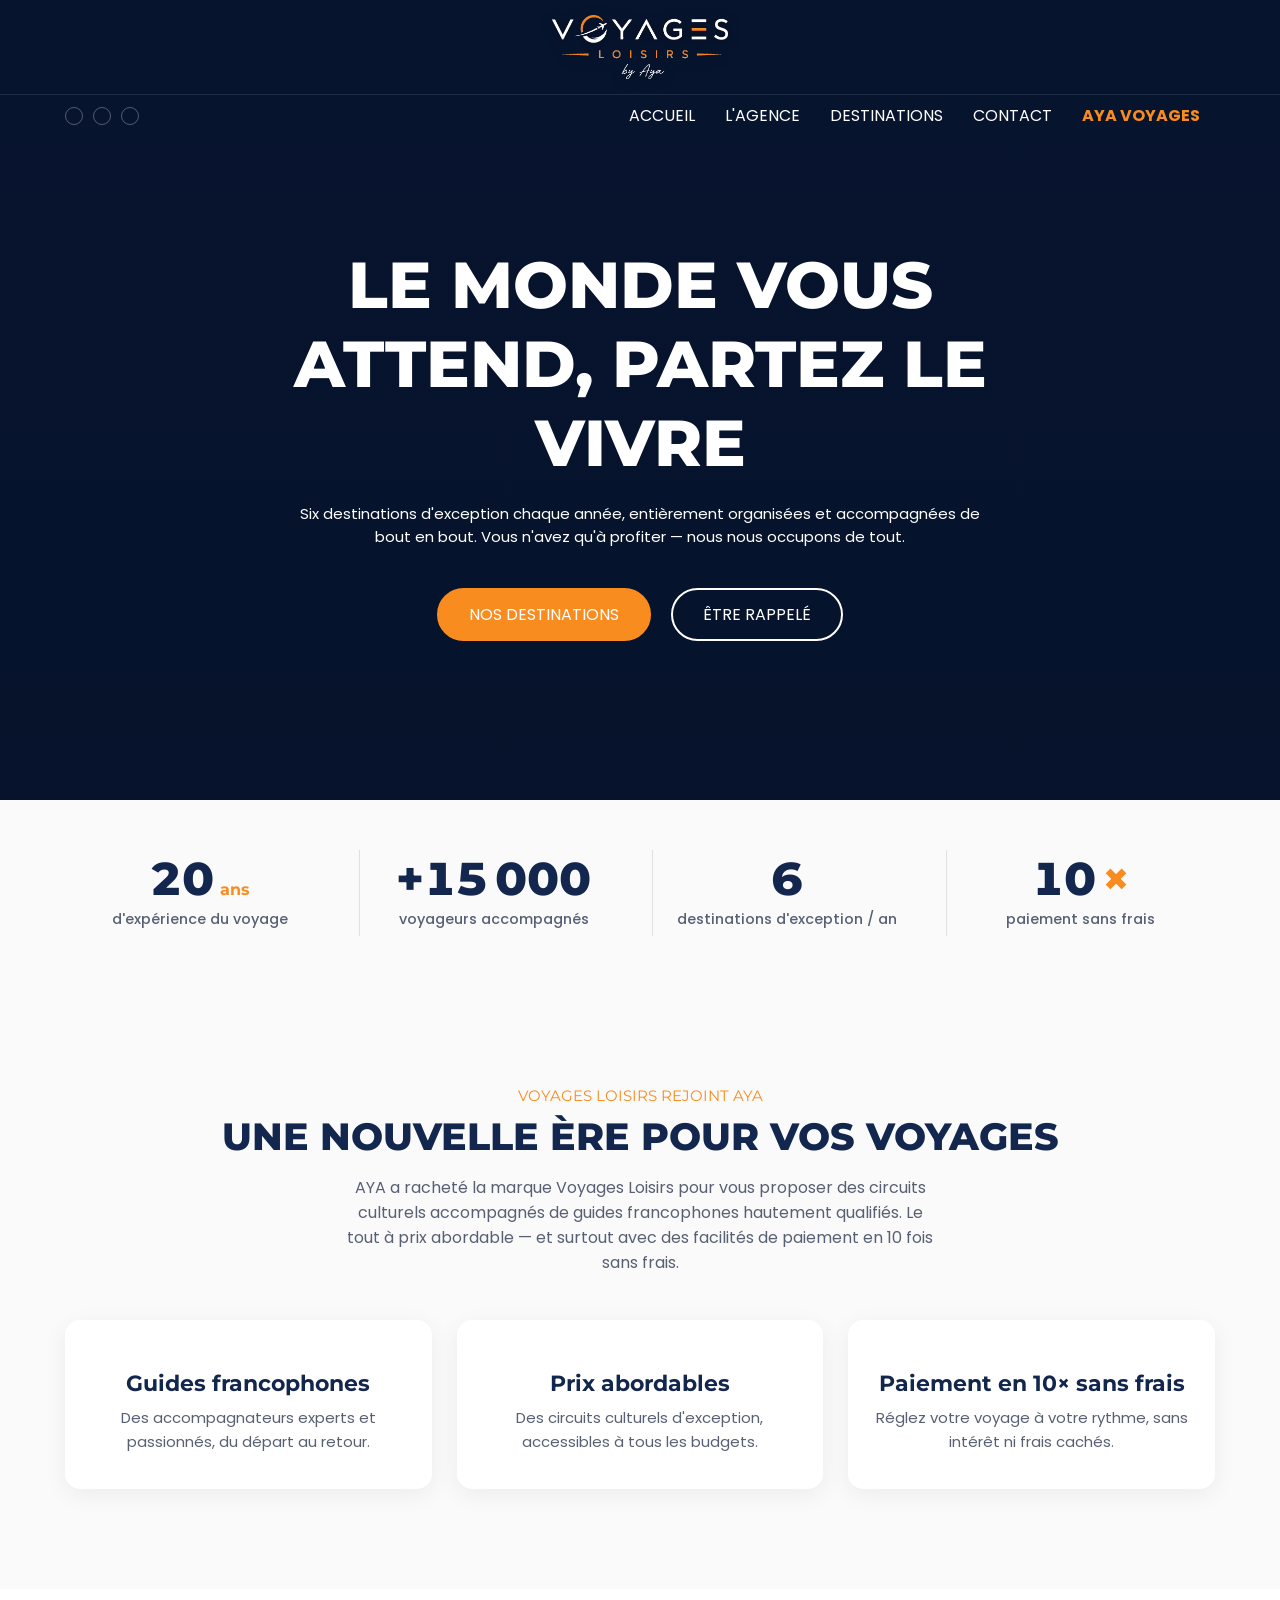
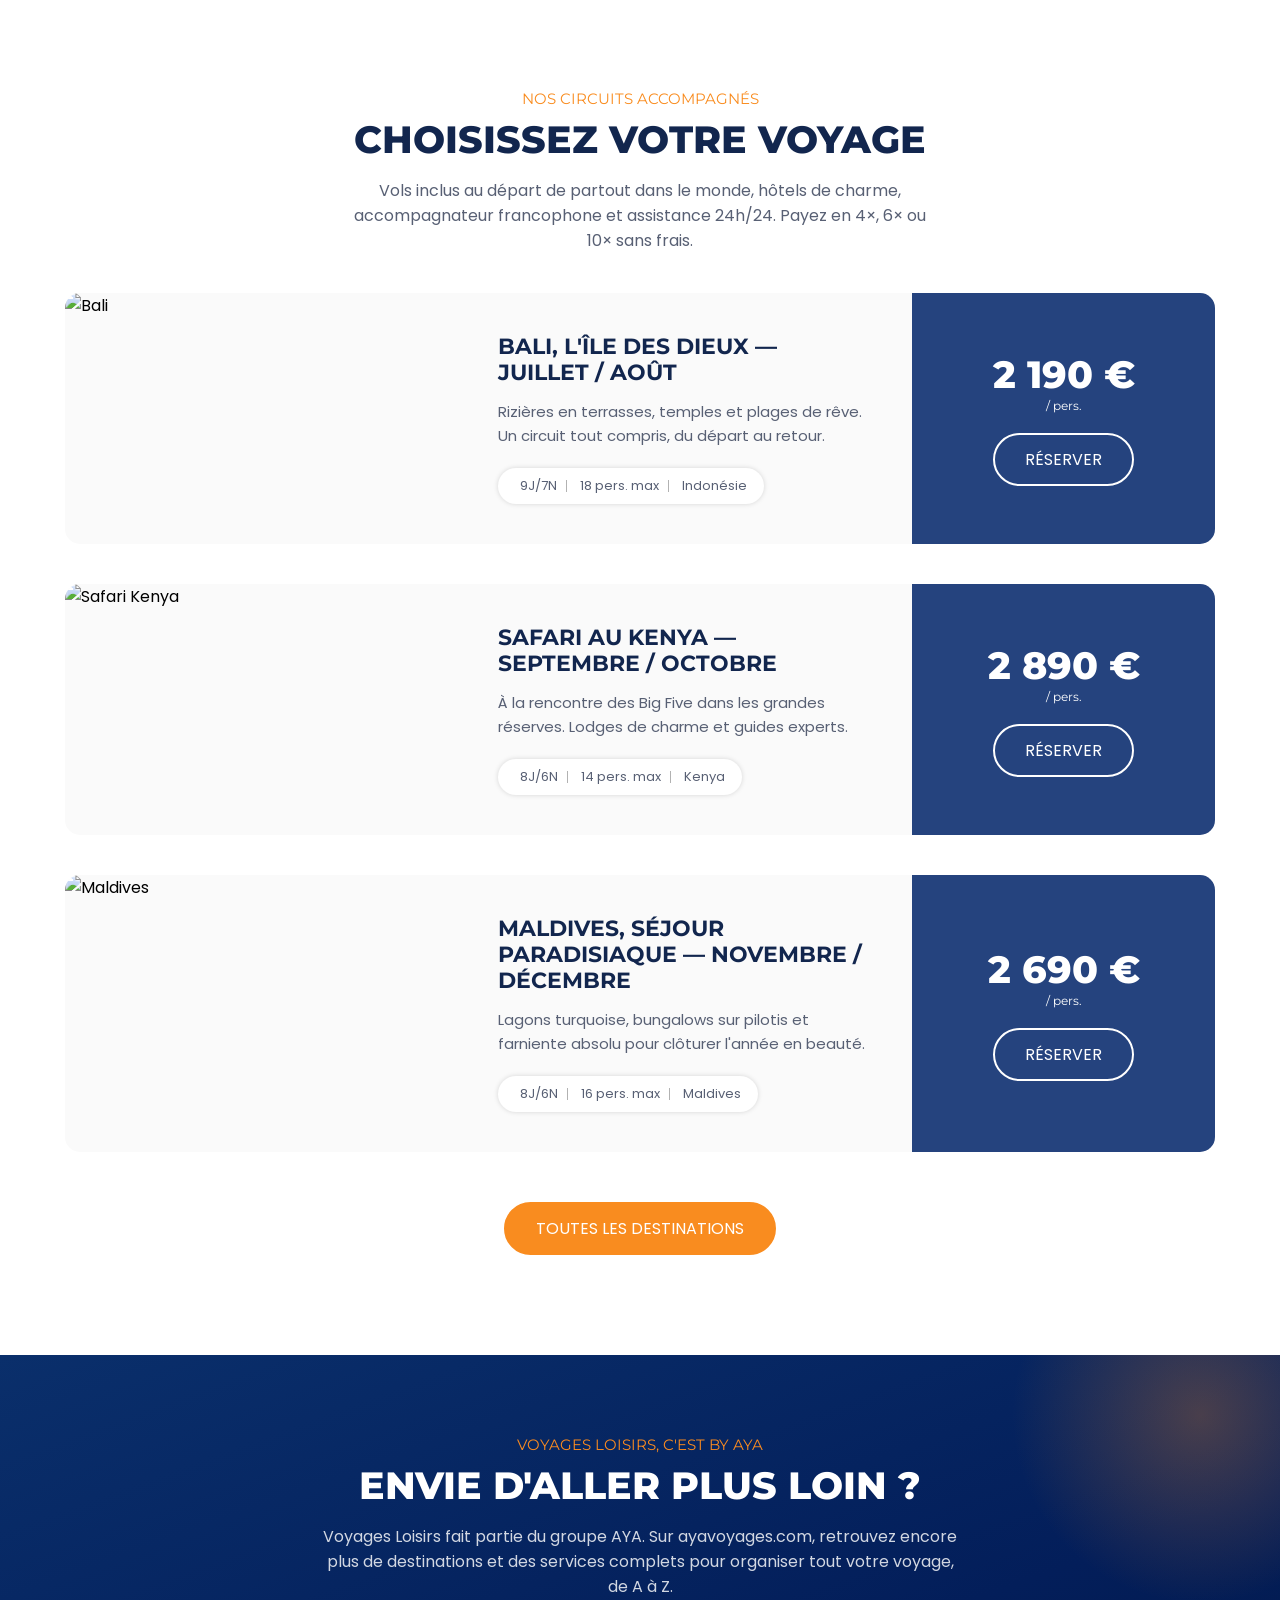
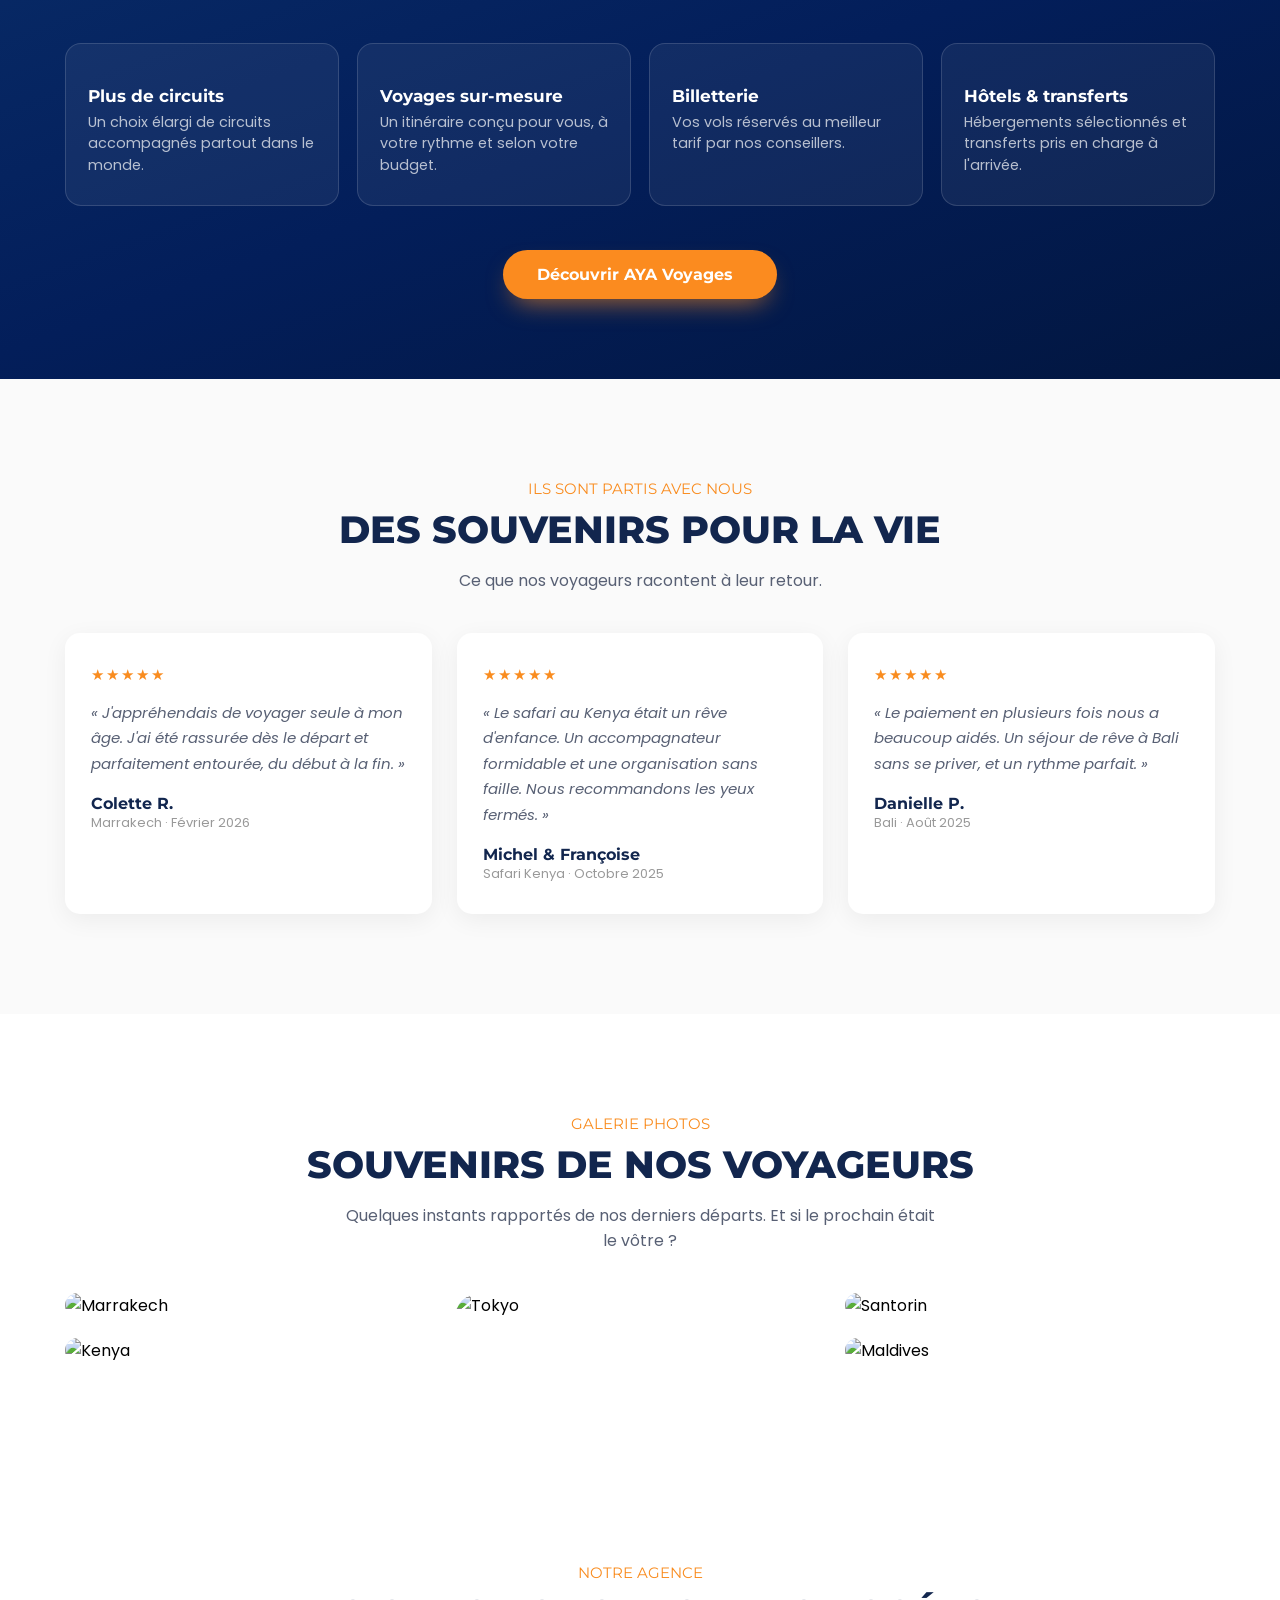
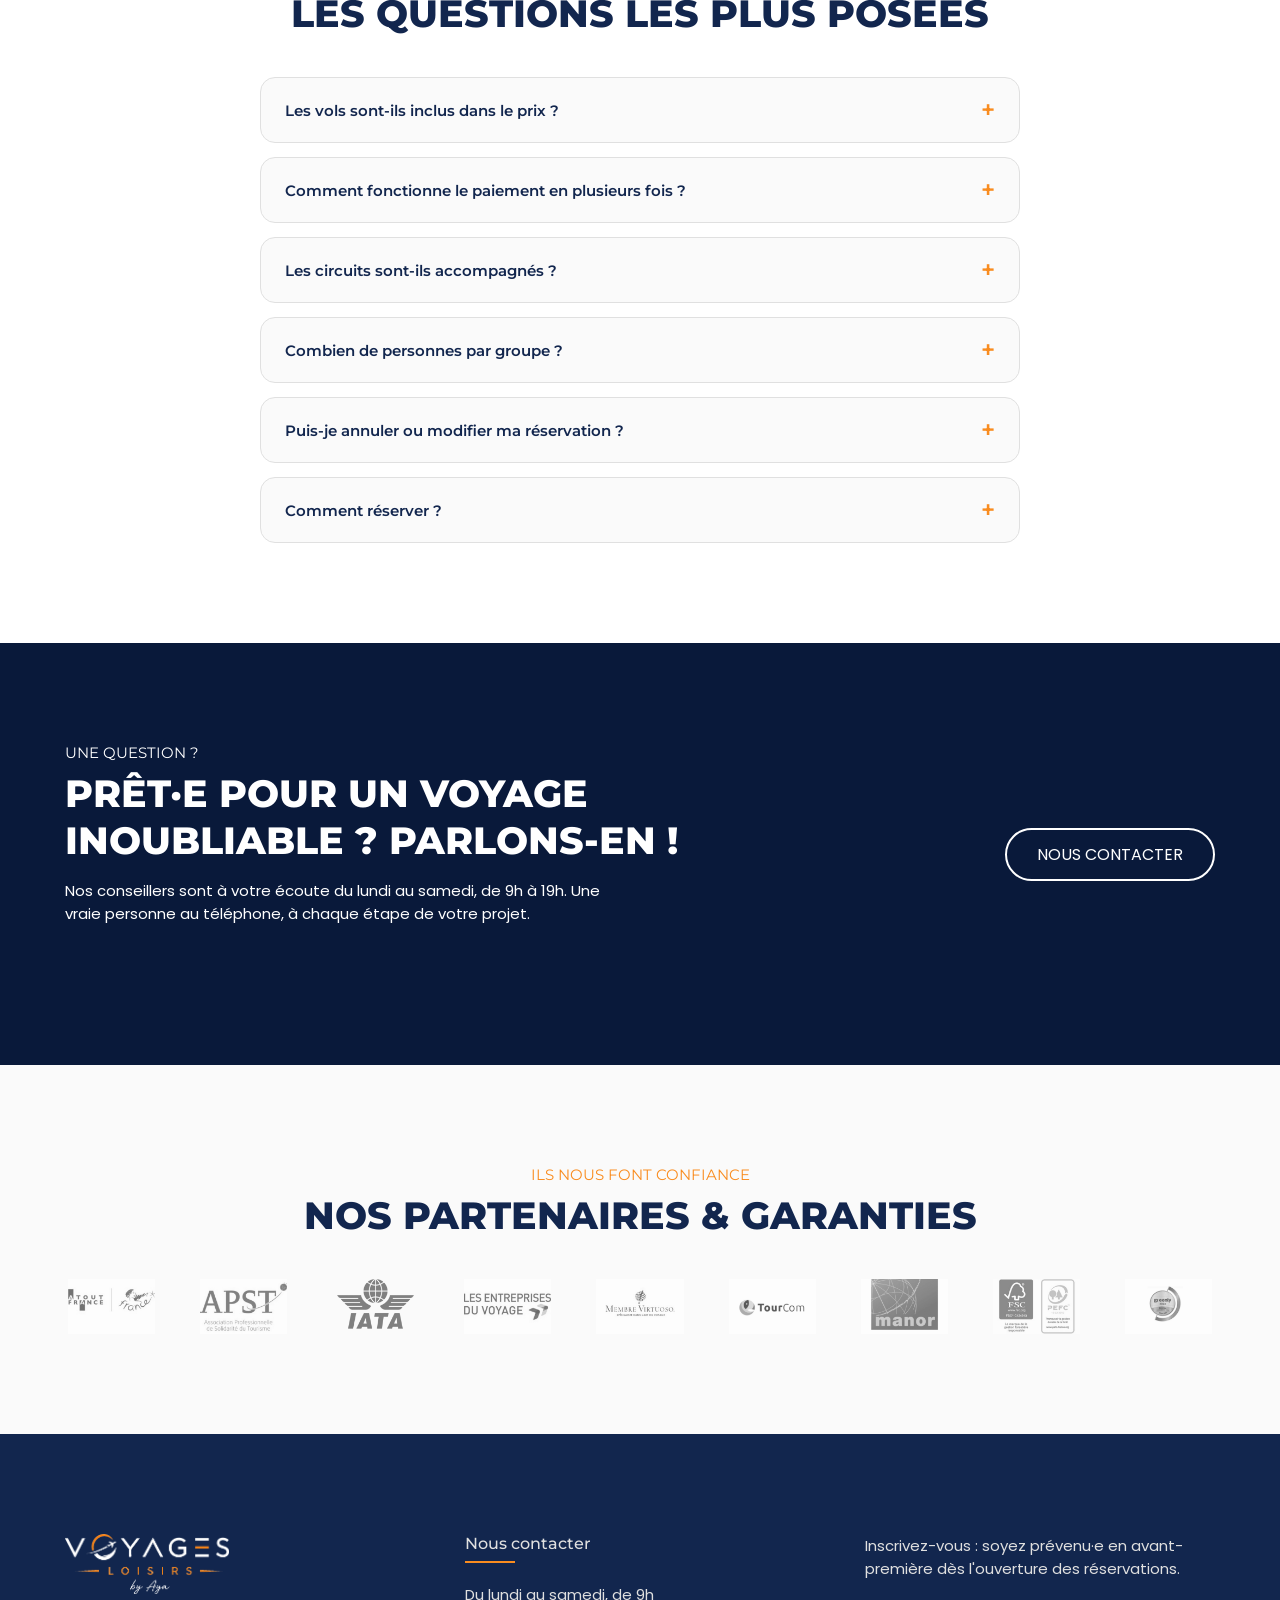
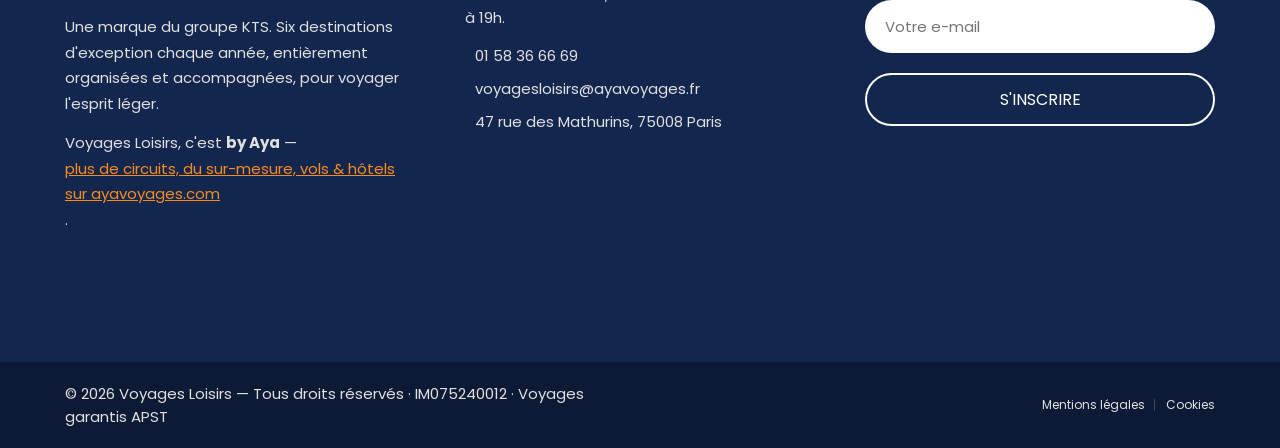
==== commit 624f308e: "Accueil : bloc chiffres remonte sous la banniere + animation compteur (0 -> valeur) Co-Authored-By: " ====
--- a/index.html
+++ b/index.html
@@ -23,7 +23,7 @@
 
   <link rel="shortcut icon" href="assets/logo-marine.png" type="image/png">
 
-  <link rel="stylesheet" href="assets/css/tourly.css?v=24">
+  <link rel="stylesheet" href="assets/css/tourly.css?v=25">
 
   <link rel="preconnect" href="https://fonts.googleapis.com">
   <link rel="preconnect" href="https://fonts.gstatic.com" crossorigin>
@@ -122,6 +122,31 @@
       </section>
 
 
+      <!-- #CHIFFRES / RÉASSURANCE -->
+      <section class="stats-band">
+        <div class="container">
+          <ul class="stats-list">
+            <li class="stat">
+              <span class="stat-num"><span class="stat-value" data-count="20">0</span><span class="stat-unit">ans</span></span>
+              <span class="stat-label">d'expérience du voyage</span>
+            </li>
+            <li class="stat">
+              <span class="stat-num"><span class="stat-value" data-count="15000" data-prefix="+" data-group="1">0</span></span>
+              <span class="stat-label">voyageurs accompagnés</span>
+            </li>
+            <li class="stat">
+              <span class="stat-num"><span class="stat-value" data-count="6">0</span></span>
+              <span class="stat-label">destinations d'exception / an</span>
+            </li>
+            <li class="stat">
+              <span class="stat-num"><span class="stat-value" data-count="10">0</span><span class="stat-suffix">×</span></span>
+              <span class="stat-label">paiement sans frais</span>
+            </li>
+          </ul>
+        </div>
+      </section>
+
+
       <!-- #ABOUT / PRÉSENTATION -->
       <section class="about" id="about">
         <div class="container">
@@ -152,31 +177,6 @@
             </li>
           </ul>
 
-        </div>
-      </section>
-
-
-      <!-- #CHIFFRES / RÉASSURANCE -->
-      <section class="stats-band">
-        <div class="container">
-          <ul class="stats-list">
-            <li class="stat">
-              <span class="stat-num">20<span class="stat-unit">ans</span></span>
-              <span class="stat-label">d'expérience du voyage</span>
-            </li>
-            <li class="stat">
-              <span class="stat-num">+15&nbsp;000</span>
-              <span class="stat-label">voyageurs accompagnés</span>
-            </li>
-            <li class="stat">
-              <span class="stat-num">6</span>
-              <span class="stat-label">destinations d'exception / an</span>
-            </li>
-            <li class="stat">
-              <span class="stat-num">10×</span>
-              <span class="stat-label">paiement sans frais</span>
-            </li>
-          </ul>
         </div>
       </section>
 
@@ -550,7 +550,7 @@
   <!-- #GO TO TOP -->
 
   <!-- custom js -->
-  <script src="assets/js/tourly.js?v=1"></script>
+  <script src="assets/js/tourly.js?v=2"></script>
   <script>
     (function () {
       var modal = document.getElementById('callback-modal');
--- a/assets/css/tourly.css
+++ b/assets/css/tourly.css
@@ -2476,6 +2476,8 @@
   gap: 6px;
 }
 .stat-num .stat-unit { font-size: 1rem; font-weight: 700; color: var(--bright-navy-blue); }
+.stat-value { font-variant-numeric: tabular-nums; }
+.stat-num .stat-suffix { color: var(--bright-navy-blue); }
 .stat-label { font-size: .9rem; color: var(--black-coral); font-weight: 500; line-height: 1.35; }
 
 @media (min-width: 768px) {
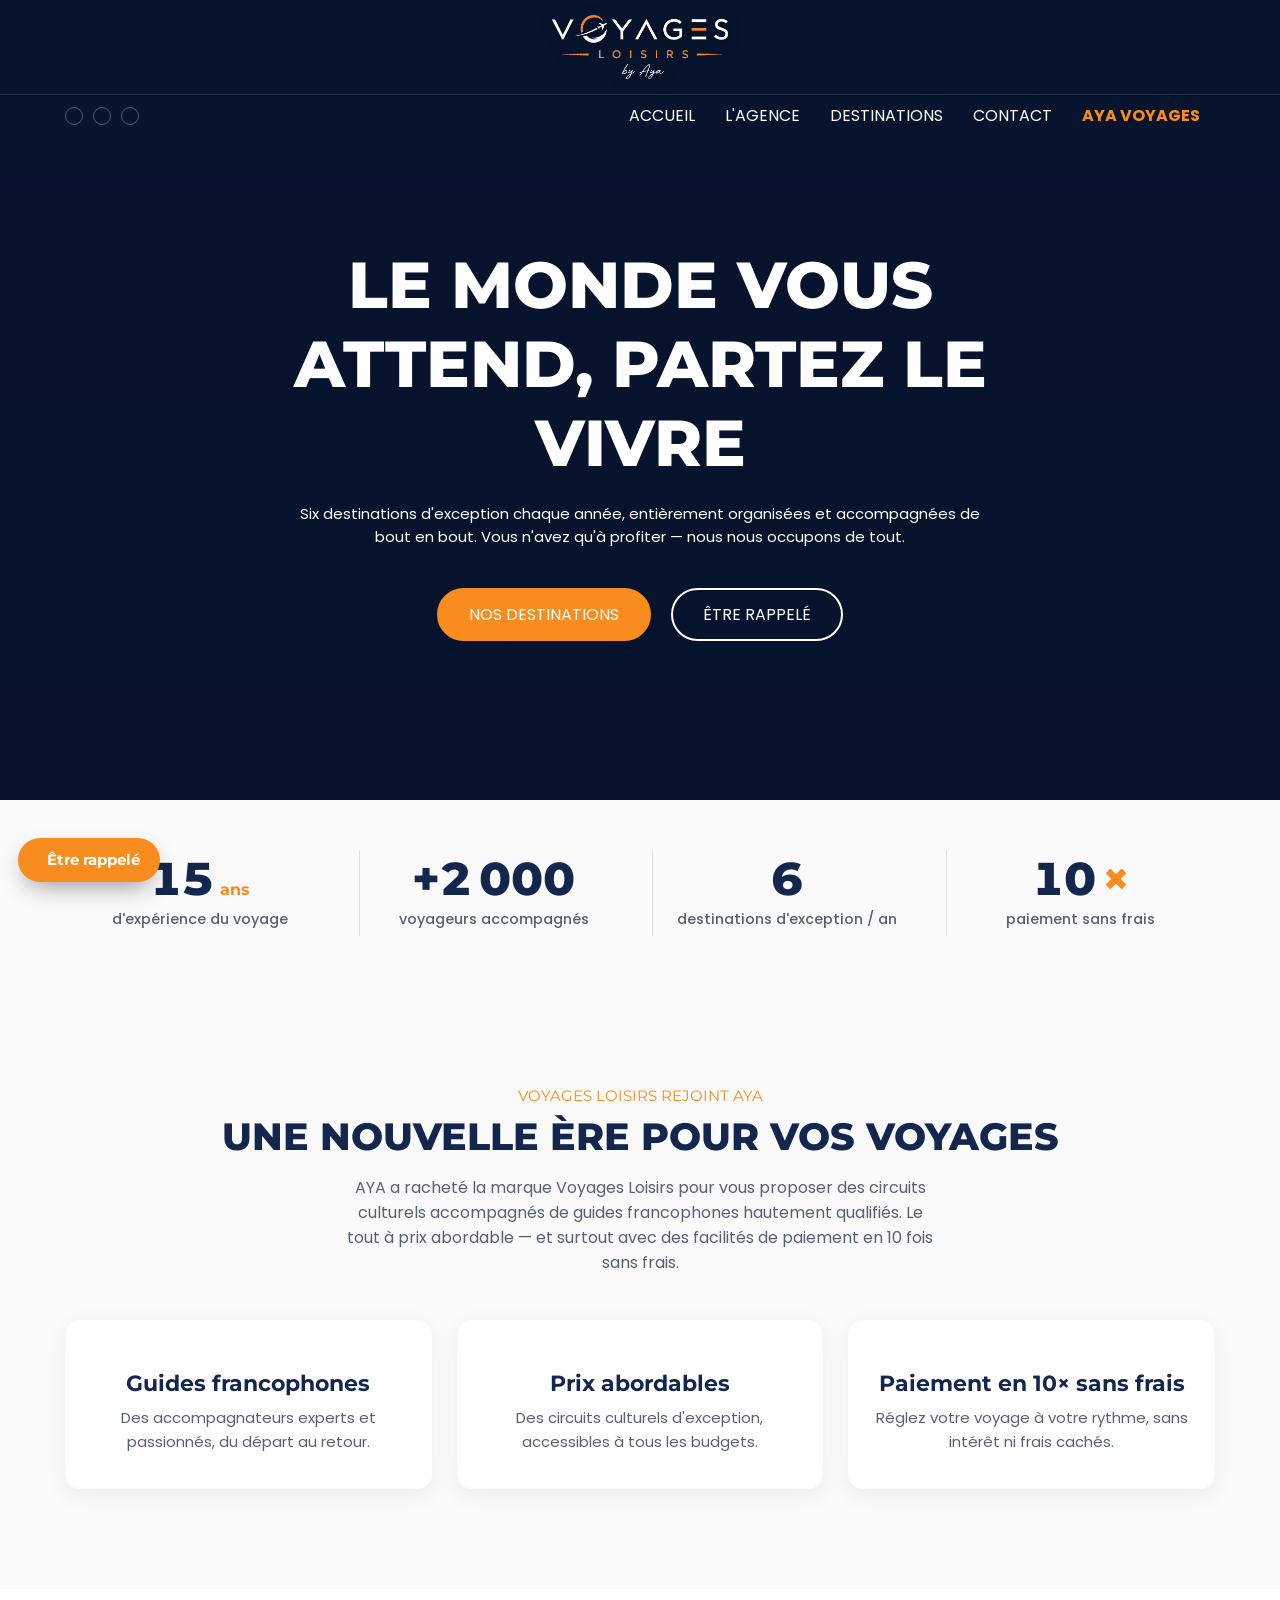
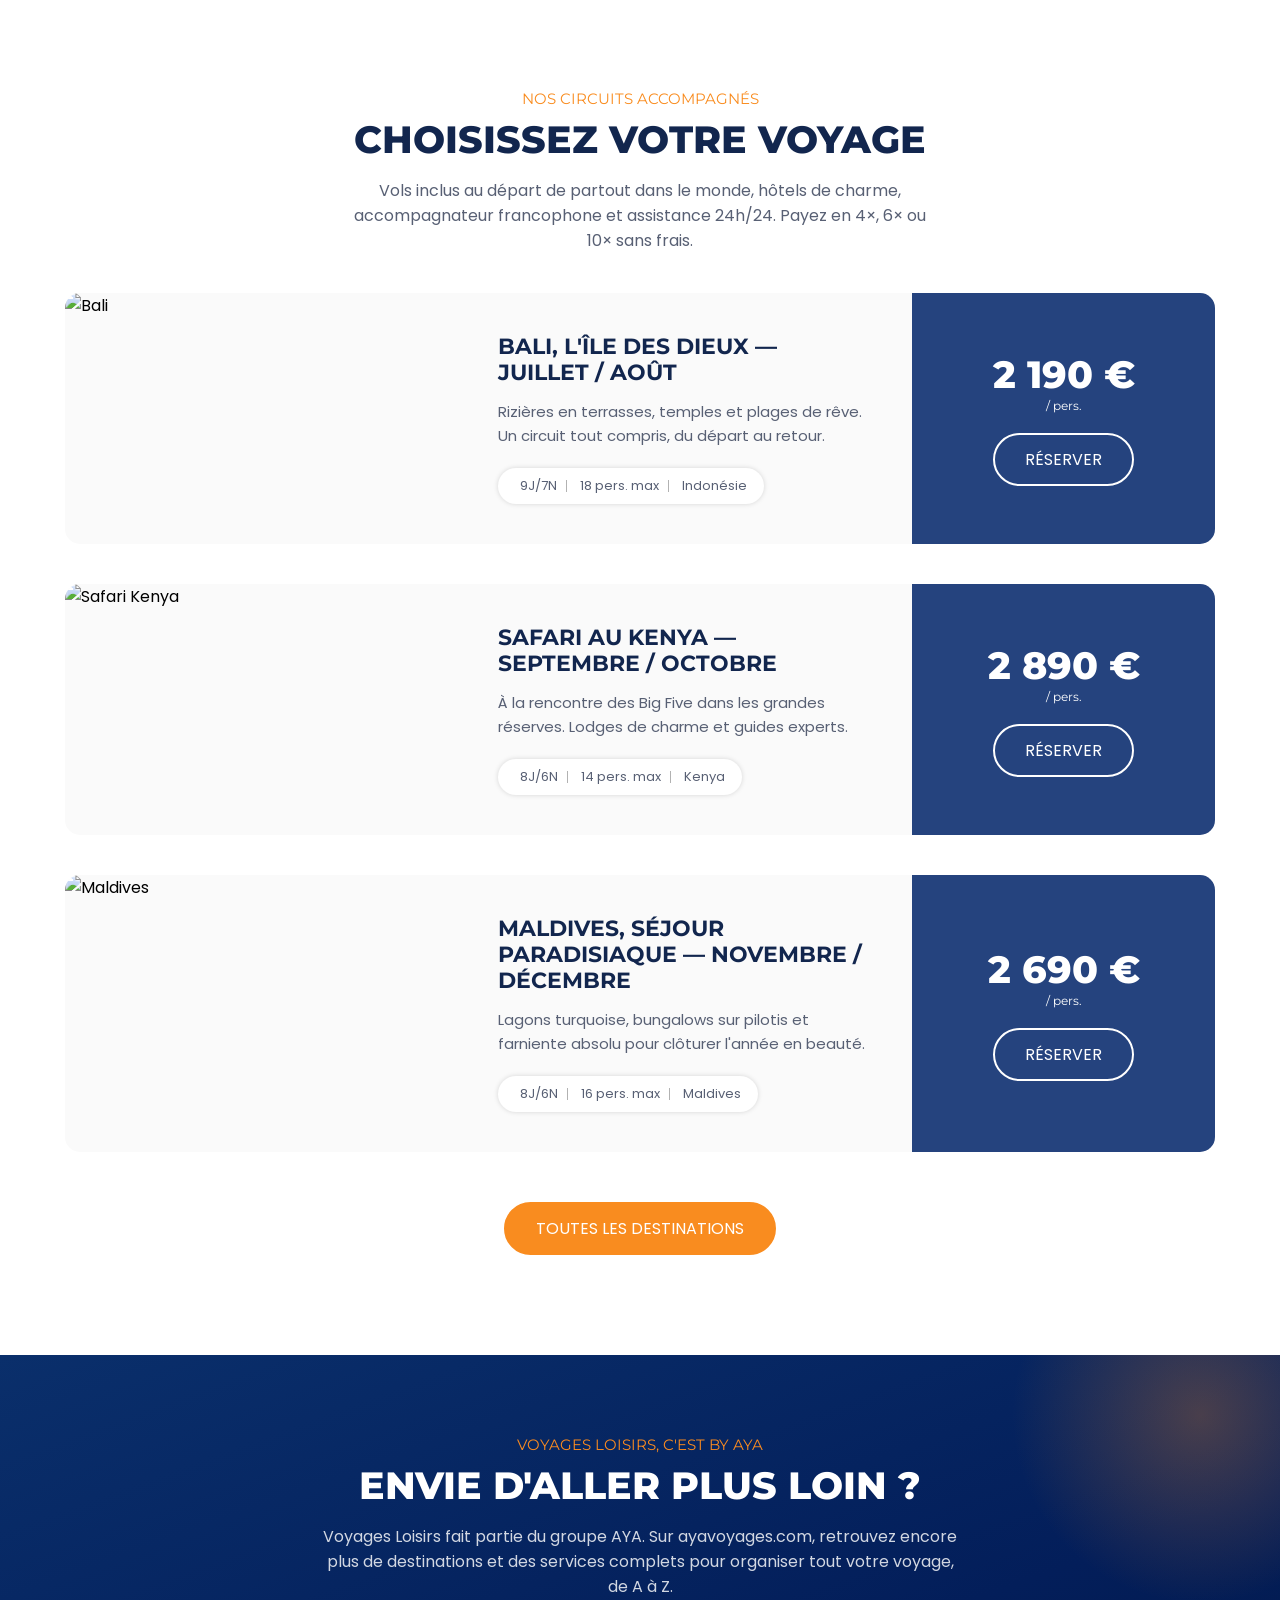
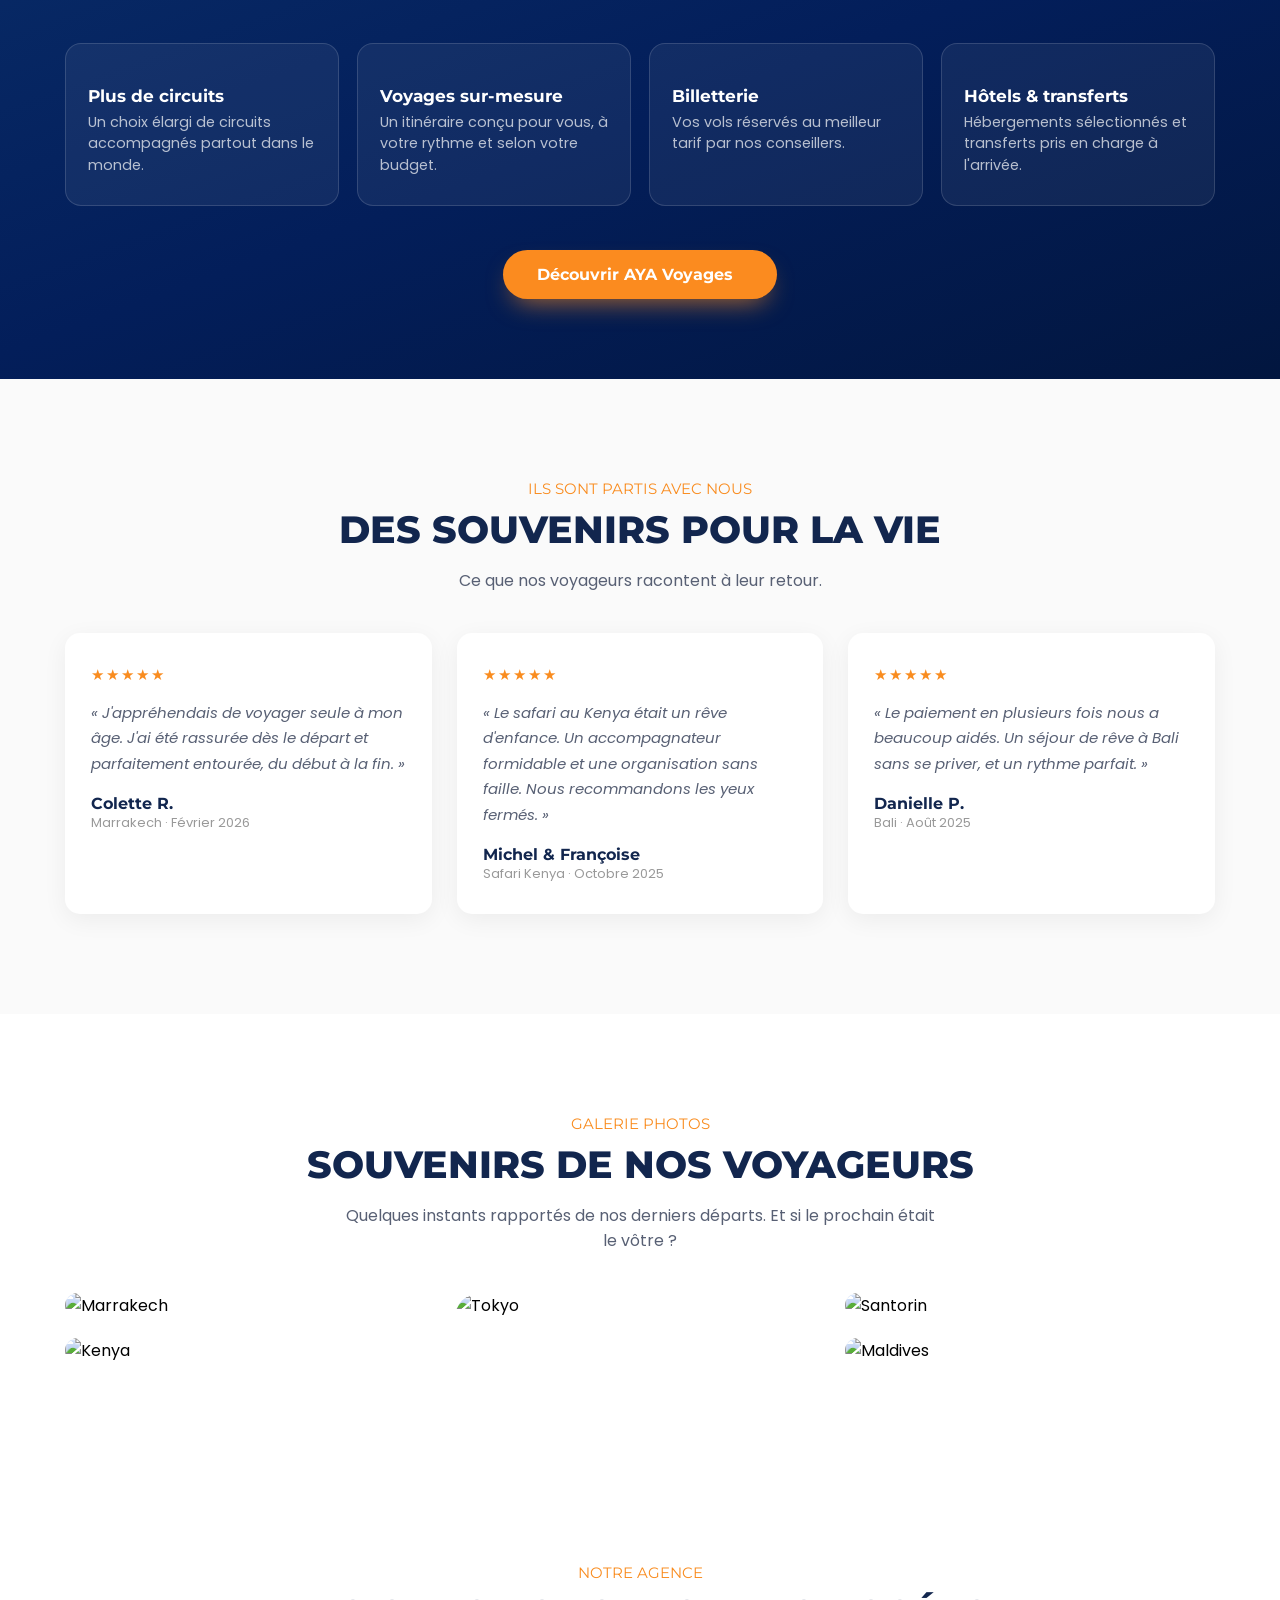
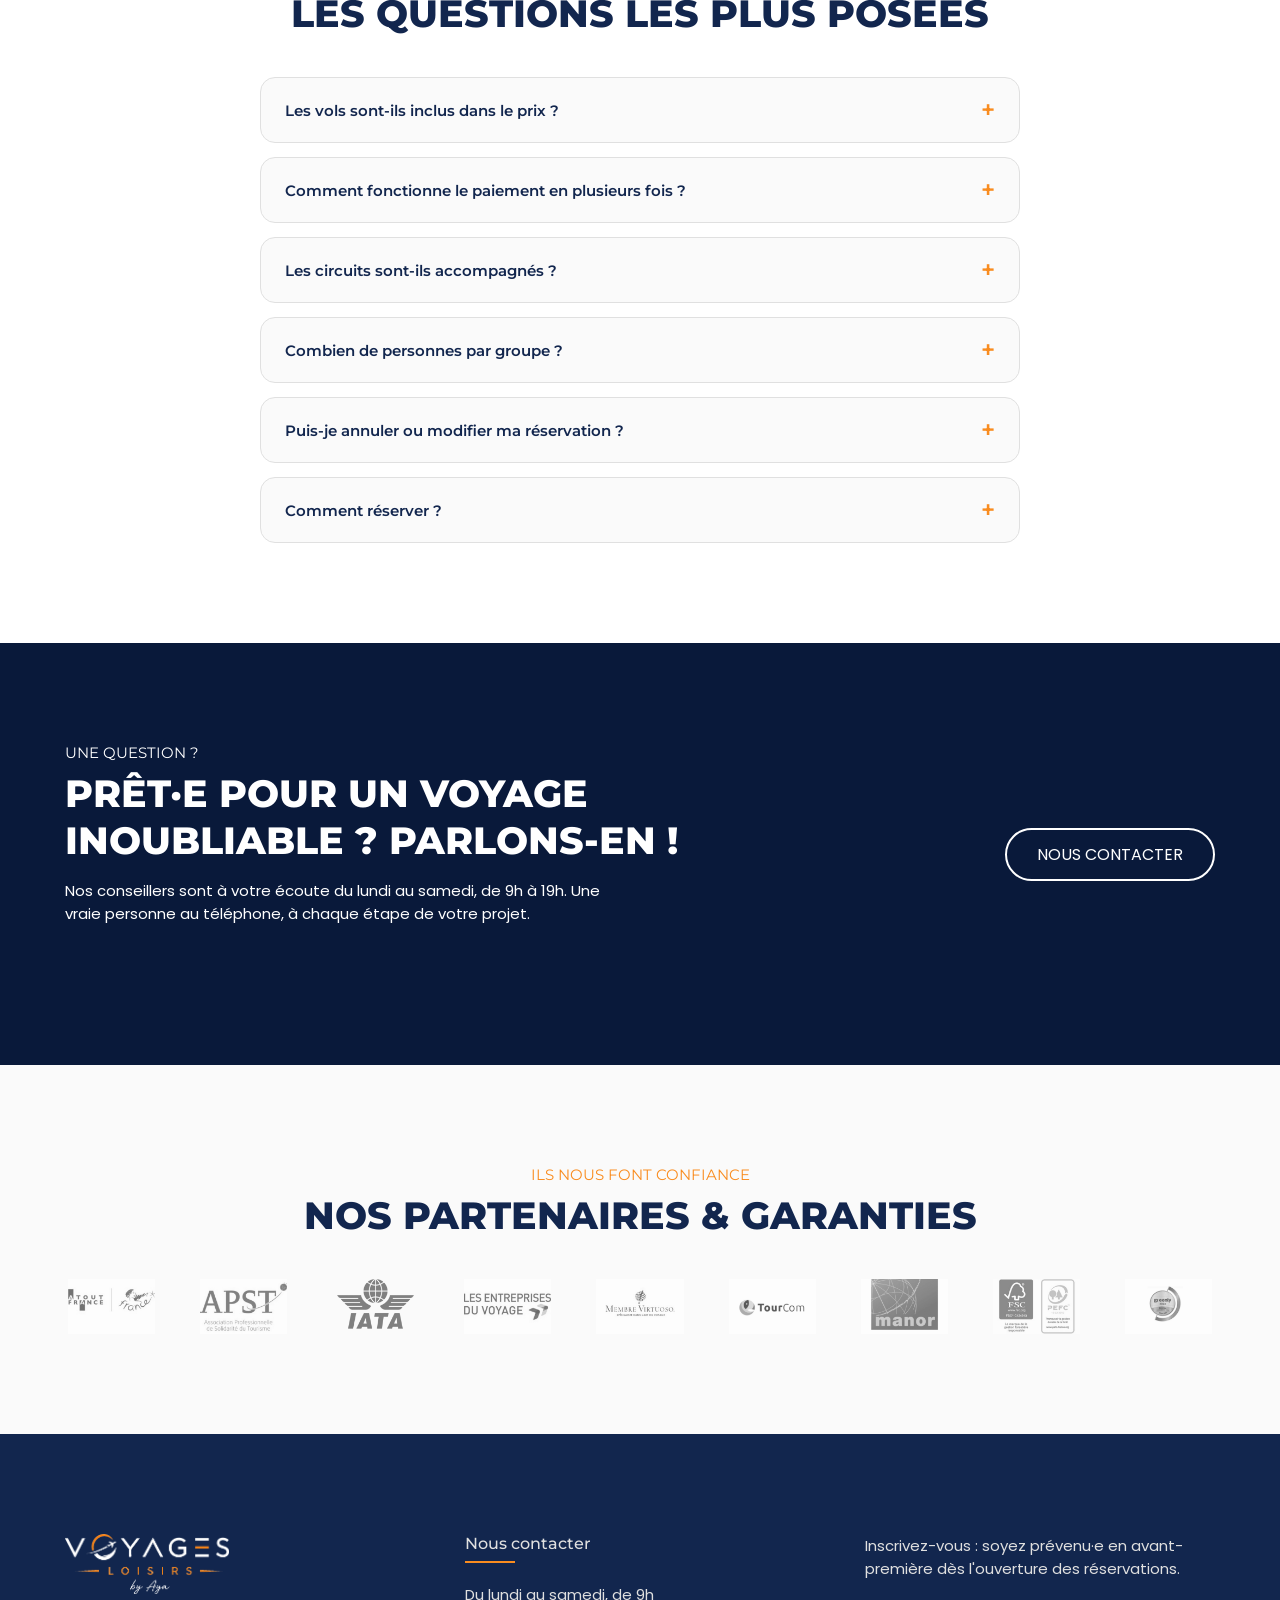
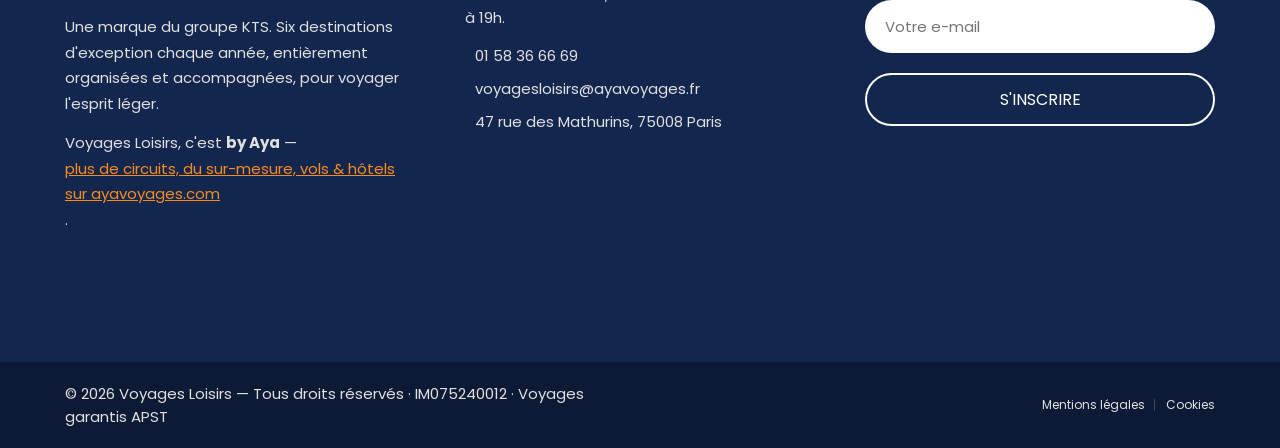
==== commit 30f74920: "Accueil vague 1 : chiffres reels (15 ans / +2000), apparition au scroll, zoom photos, bouton flottan" ====
--- a/index.html
+++ b/index.html
@@ -23,7 +23,7 @@
 
   <link rel="shortcut icon" href="assets/logo-marine.png" type="image/png">
 
-  <link rel="stylesheet" href="assets/css/tourly.css?v=25">
+  <link rel="stylesheet" href="assets/css/tourly.css?v=26">
 
   <link rel="preconnect" href="https://fonts.googleapis.com">
   <link rel="preconnect" href="https://fonts.gstatic.com" crossorigin>
@@ -127,11 +127,11 @@
         <div class="container">
           <ul class="stats-list">
             <li class="stat">
-              <span class="stat-num"><span class="stat-value" data-count="20">0</span><span class="stat-unit">ans</span></span>
+              <span class="stat-num"><span class="stat-value" data-count="15">0</span><span class="stat-unit">ans</span></span>
               <span class="stat-label">d'expérience du voyage</span>
             </li>
             <li class="stat">
-              <span class="stat-num"><span class="stat-value" data-count="15000" data-prefix="+" data-group="1">0</span></span>
+              <span class="stat-num"><span class="stat-value" data-count="2000" data-prefix="+" data-group="1">0</span></span>
               <span class="stat-label">voyageurs accompagnés</span>
             </li>
             <li class="stat">
@@ -160,17 +160,17 @@
           </p>
 
           <ul class="about-features">
-            <li>
+            <li class="reveal">
               <ion-icon name="people-outline"></ion-icon>
               <h3>Guides francophones</h3>
               <p>Des accompagnateurs experts et passionnés, du départ au retour.</p>
             </li>
-            <li>
+            <li class="reveal">
               <ion-icon name="pricetags-outline"></ion-icon>
               <h3>Prix abordables</h3>
               <p>Des circuits culturels d'exception, accessibles à tous les budgets.</p>
             </li>
-            <li>
+            <li class="reveal">
               <ion-icon name="card-outline"></ion-icon>
               <h3>Paiement en 10× sans frais</h3>
               <p>Réglez votre voyage à votre rythme, sans intérêt ni frais cachés.</p>
@@ -194,7 +194,7 @@
 
           <ul class="package-list">
 
-            <li>
+            <li class="reveal">
               <div class="package-card">
                 <figure class="card-banner">
                   <img src="https://images.unsplash.com/photo-1518548419970-58e3b4079ab2?auto=format&fit=crop&w=800&q=80" alt="Bali" loading="lazy">
@@ -217,7 +217,7 @@
               </div>
             </li>
 
-            <li>
+            <li class="reveal">
               <div class="package-card">
                 <figure class="card-banner">
                   <img src="https://images.unsplash.com/photo-1547471080-7cc2caa01a7e?auto=format&fit=crop&w=800&q=80" alt="Safari Kenya" loading="lazy">
@@ -240,7 +240,7 @@
               </div>
             </li>
 
-            <li>
+            <li class="reveal">
               <div class="package-card">
                 <figure class="card-banner">
                   <img src="https://images.unsplash.com/photo-1573843981267-be1999ff37cd?auto=format&fit=crop&w=800&q=80" alt="Maldives" loading="lazy">
@@ -528,6 +528,11 @@
 
 
   <!-- #FENÊTRE « ÊTRE RAPPELÉ » -->
+  <button type="button" class="cb-float" data-callback-open aria-label="Être rappelé gratuitement">
+    <ion-icon name="call-outline"></ion-icon>
+    <span>Être rappelé</span>
+  </button>
+
   <div class="cb-modal" id="callback-modal" aria-hidden="true">
     <div class="cb-modal__overlay" data-callback-close></div>
     <div class="cb-modal__panel" role="dialog" aria-modal="true" aria-labelledby="cb-title">
@@ -550,7 +555,7 @@
   <!-- #GO TO TOP -->
 
   <!-- custom js -->
-  <script src="assets/js/tourly.js?v=2"></script>
+  <script src="assets/js/tourly.js?v=3"></script>
   <script>
     (function () {
       var modal = document.getElementById('callback-modal');
--- a/assets/css/tourly.css
+++ b/assets/css/tourly.css
@@ -2478,6 +2478,53 @@
 .stat-num .stat-unit { font-size: 1rem; font-weight: 700; color: var(--bright-navy-blue); }
 .stat-value { font-variant-numeric: tabular-nums; }
 .stat-num .stat-suffix { color: var(--bright-navy-blue); }
+
+
+/*-----------------------------------*\
+ * #ANIMATIONS (apparition scroll, zoom, bouton flottant)
+\*-----------------------------------*/
+
+/* Apparition au scroll — n'agit que si JS actif (classe js-reveal) */
+.js-reveal .reveal {
+  opacity: 0;
+  transform: translateY(24px);
+  transition: opacity .6s ease, transform .6s ease;
+}
+.js-reveal .reveal.is-visible { opacity: 1; transform: none; }
+.js-reveal li.reveal:nth-child(2) { transition-delay: 120ms; }
+.js-reveal li.reveal:nth-child(3) { transition-delay: 240ms; }
+
+/* Zoom lent au survol des photos de circuits */
+.package-card .card-banner { overflow: hidden; }
+.package-card .card-banner img { transition: transform .6s ease; }
+.package-card:hover .card-banner img { transform: scale(1.06); }
+
+/* Bouton flottant « Être rappelé » */
+.cb-float {
+  position: fixed;
+  left: 18px;
+  bottom: 18px;
+  z-index: 20;
+  display: inline-flex;
+  align-items: center;
+  gap: 9px;
+  background: var(--bright-navy-blue);
+  color: #fff;
+  border: none;
+  cursor: pointer;
+  font-family: var(--ff-montserrat);
+  font-weight: 700;
+  font-size: .92rem;
+  padding: 13px 20px;
+  border-radius: 100px;
+  box-shadow: 0 10px 26px -8px rgba(0, 0, 0, .45);
+  transition: transform .15s ease, background .15s ease;
+}
+.cb-float:is(:hover, :focus) { background: var(--yale-blue); transform: translateY(-2px); }
+.cb-float ion-icon { font-size: 20px; }
+@media (max-width: 480px) {
+  .cb-float { left: 12px; bottom: 12px; padding: 12px 16px; font-size: .85rem; }
+}
 .stat-label { font-size: .9rem; color: var(--black-coral); font-weight: 500; line-height: 1.35; }
 
 @media (min-width: 768px) {
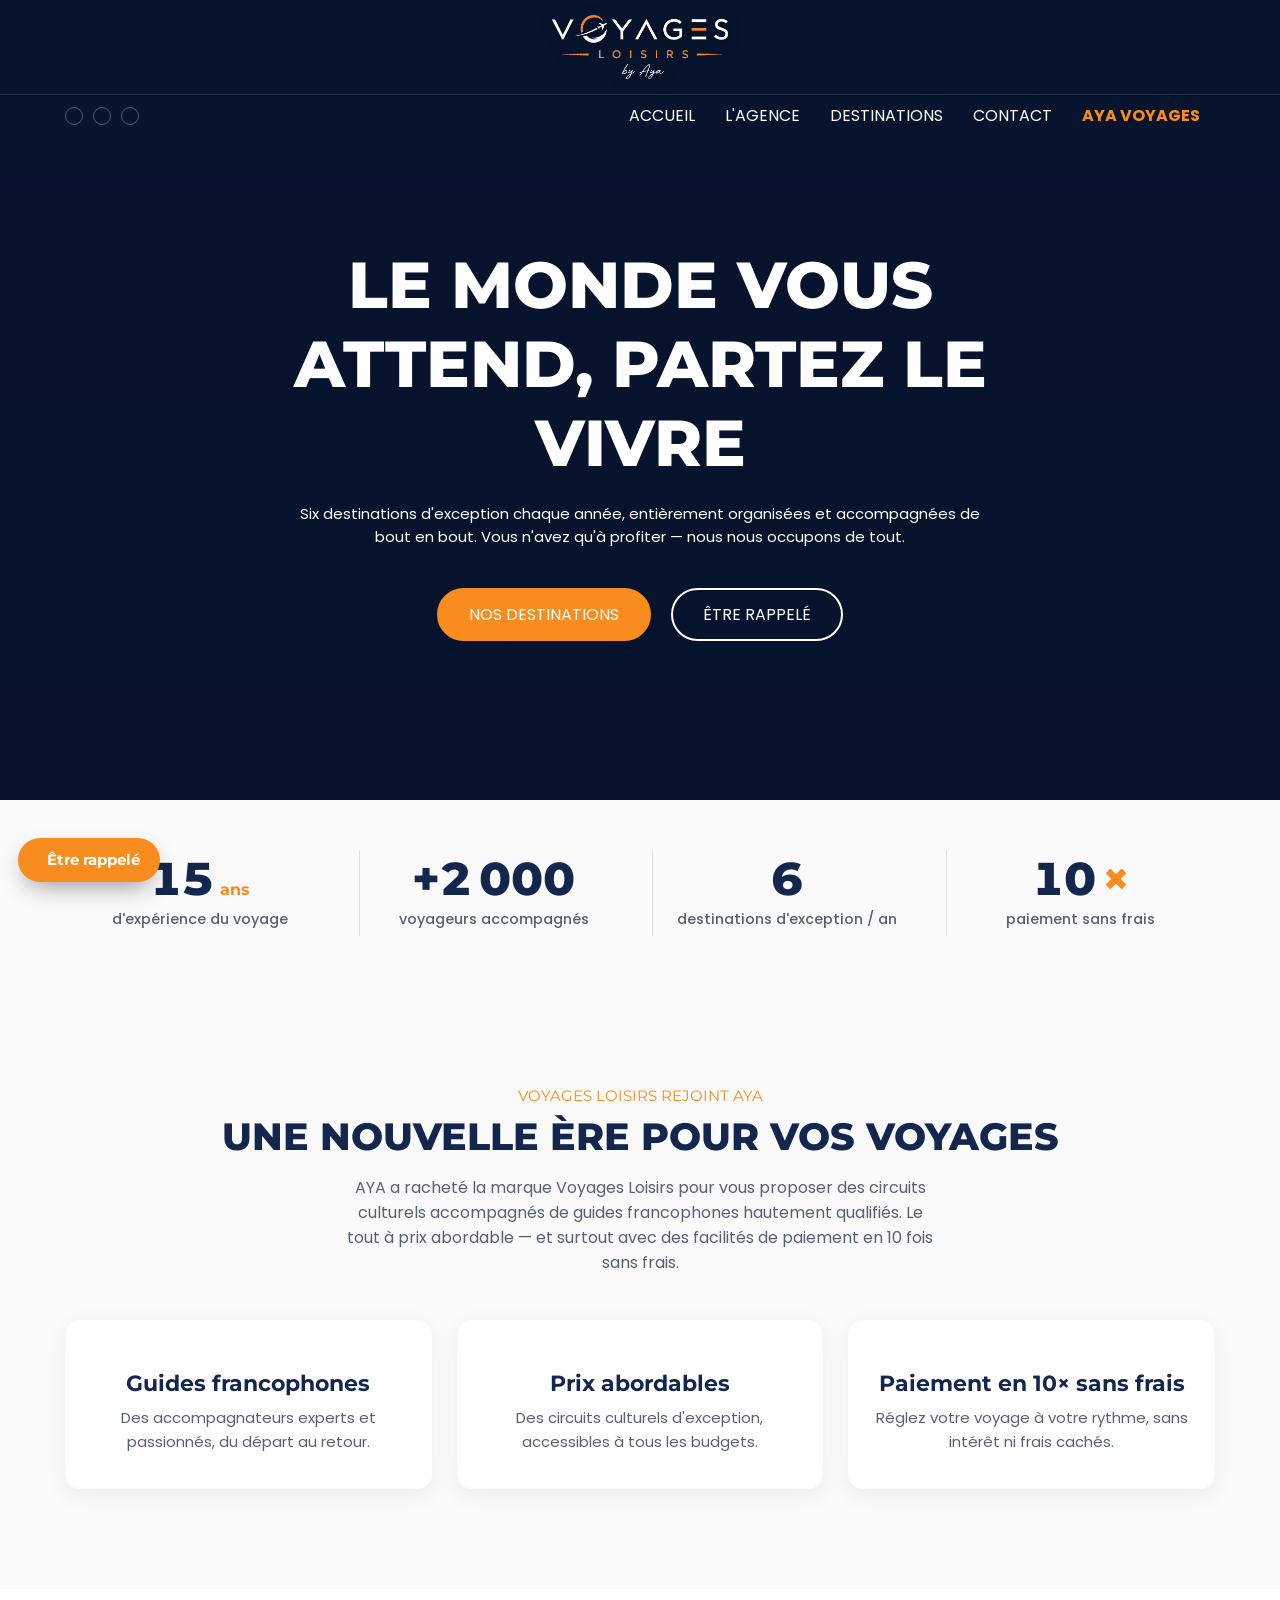
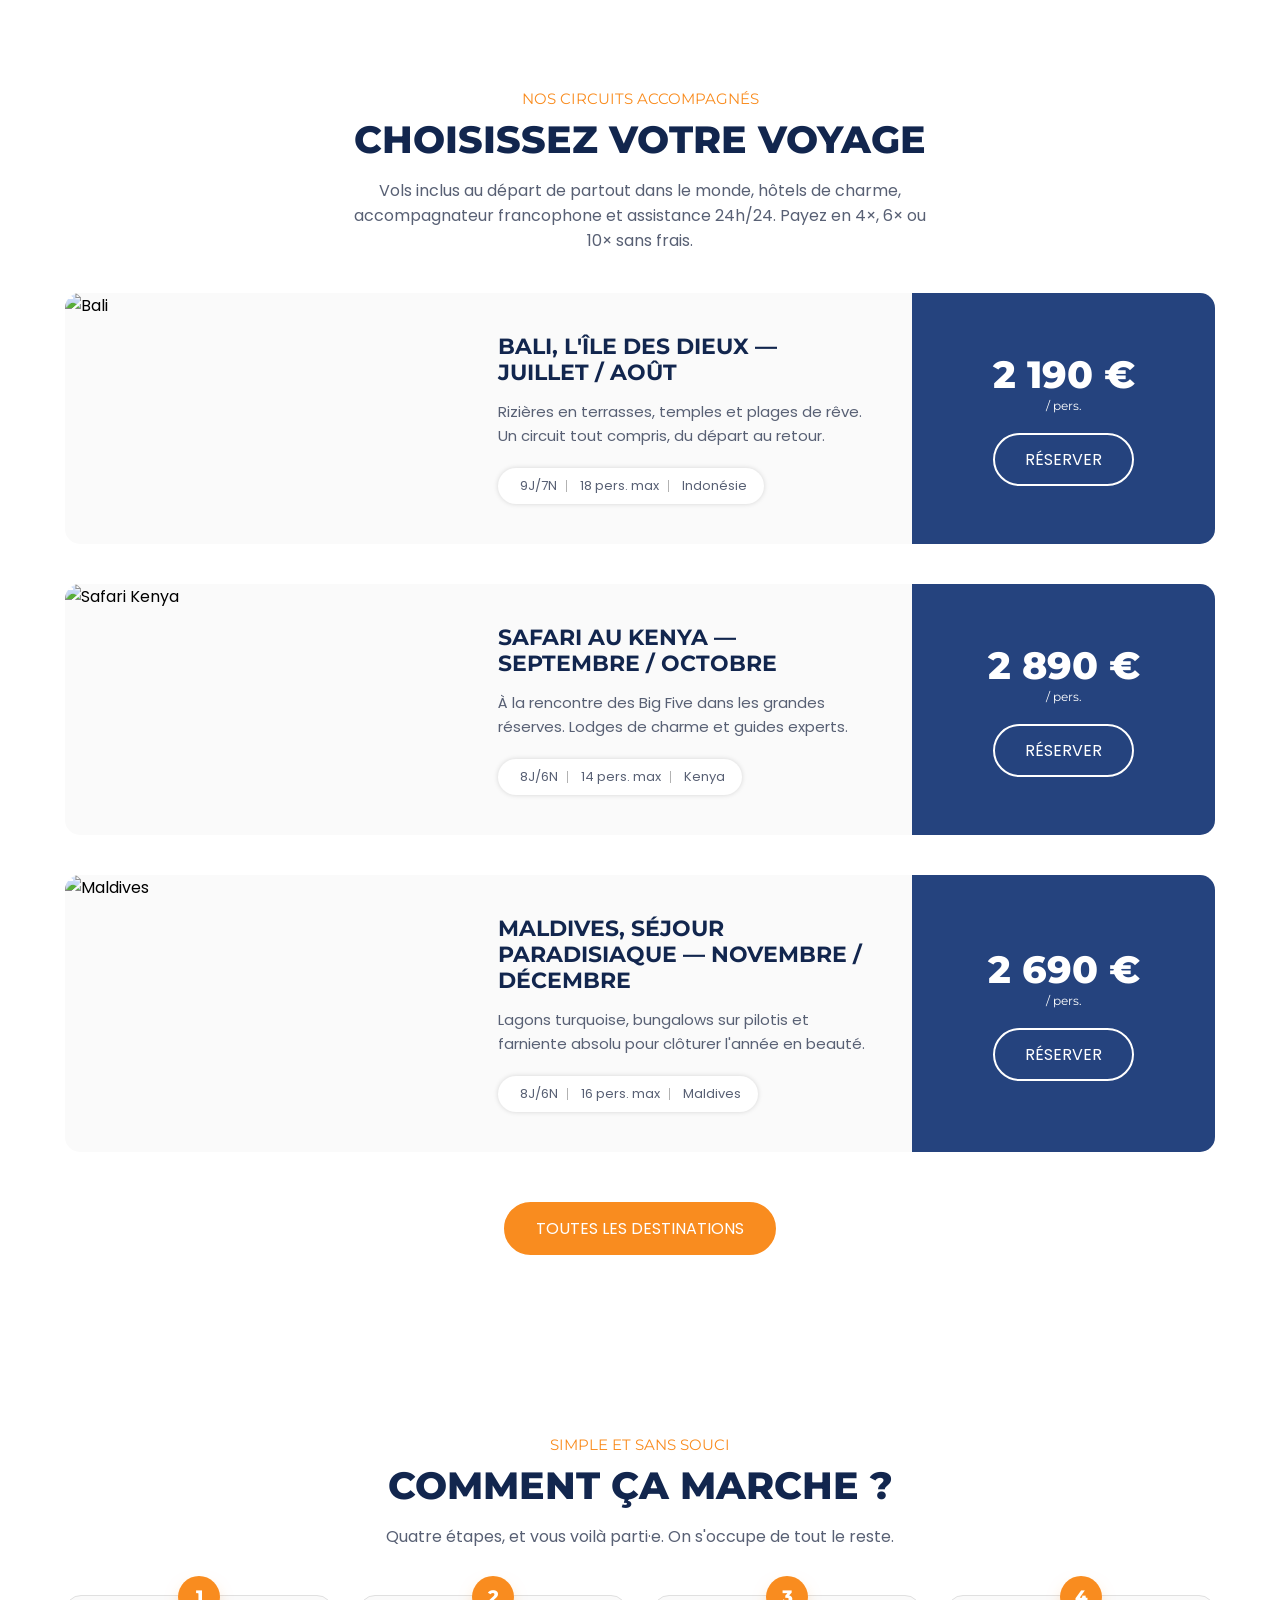
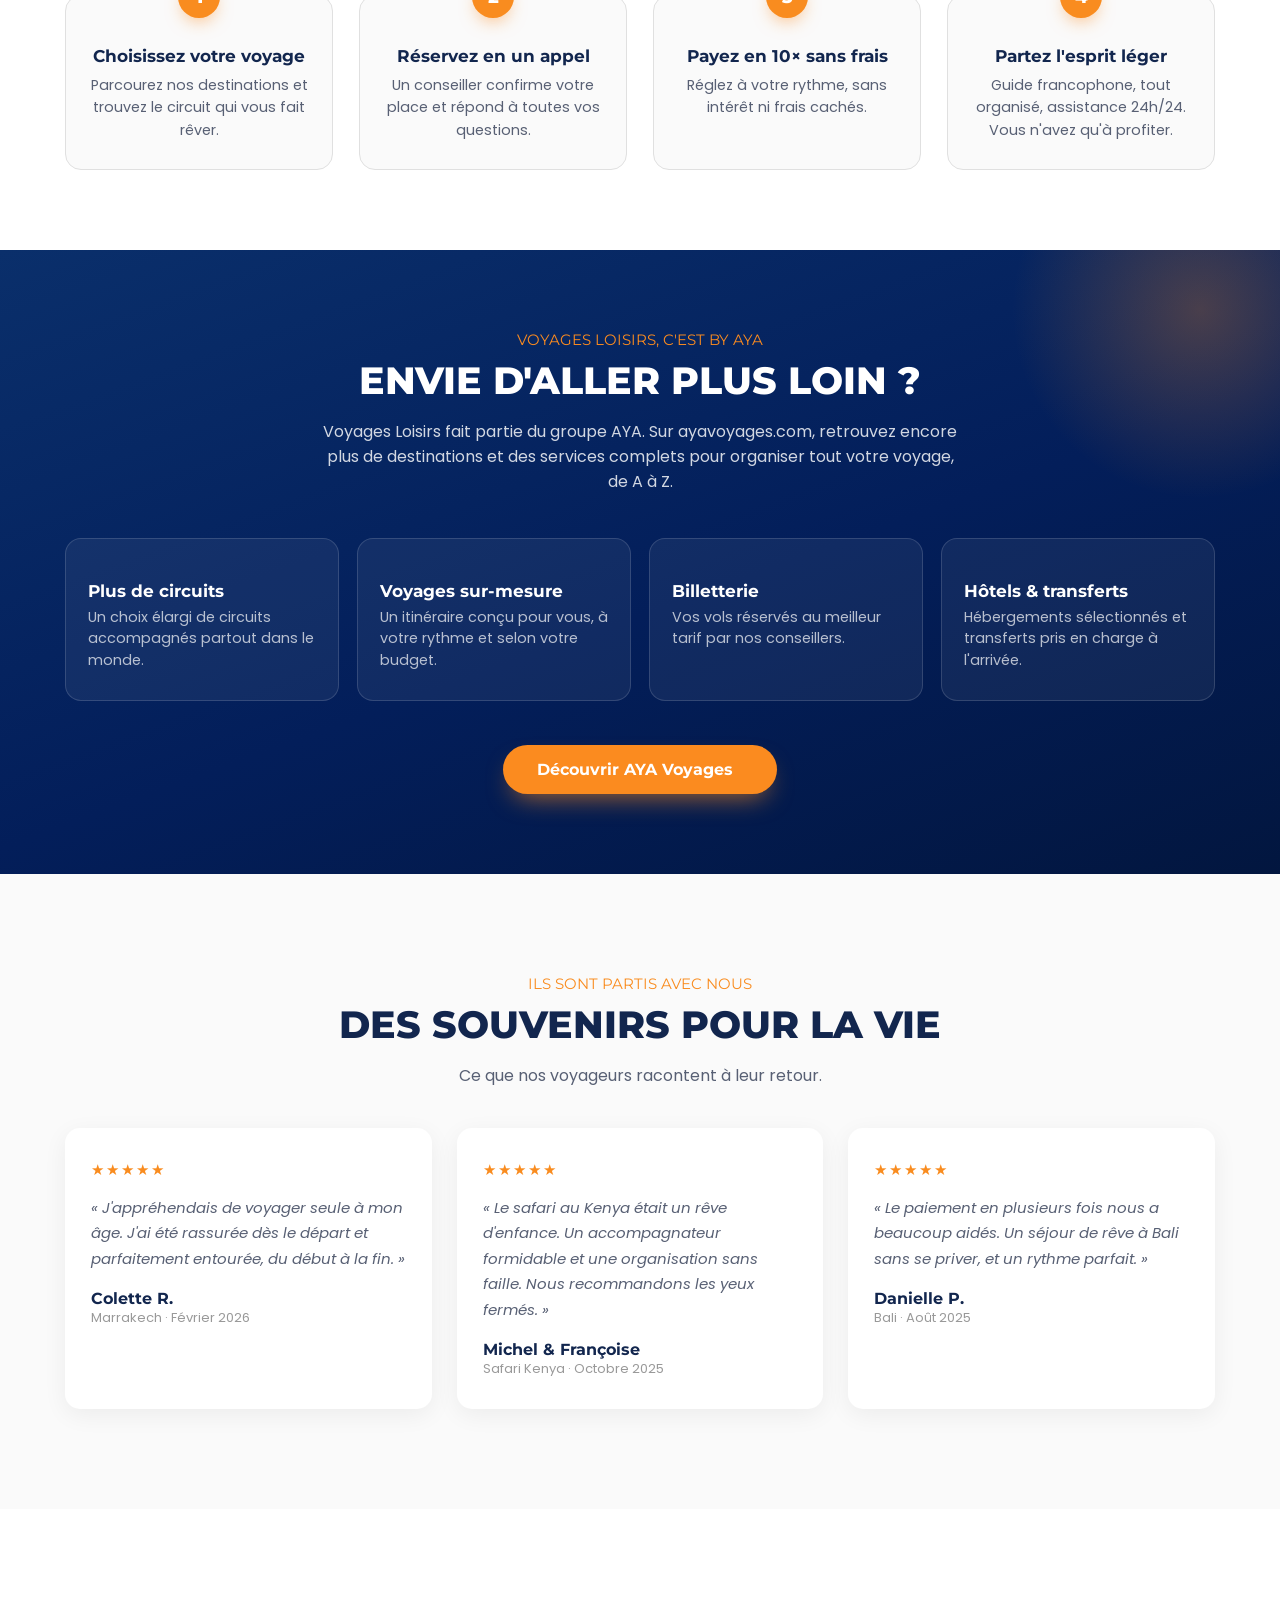
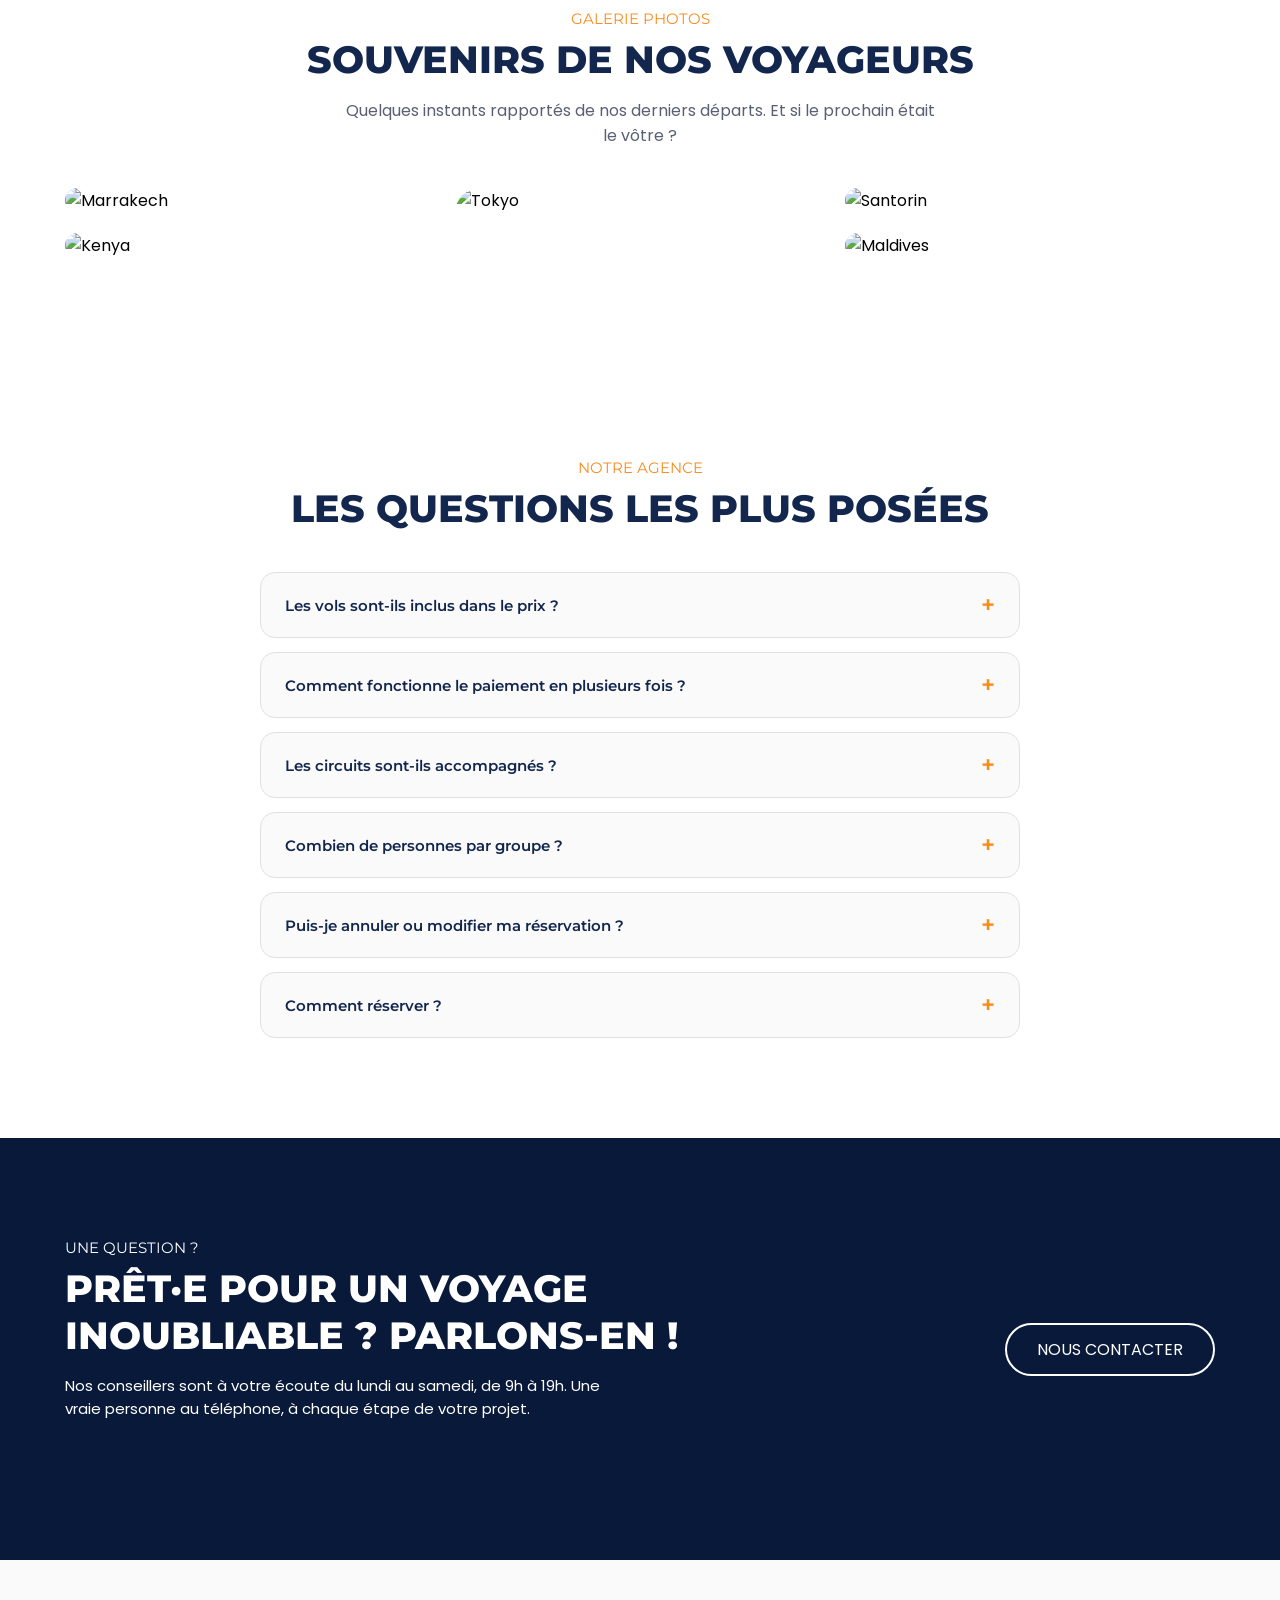
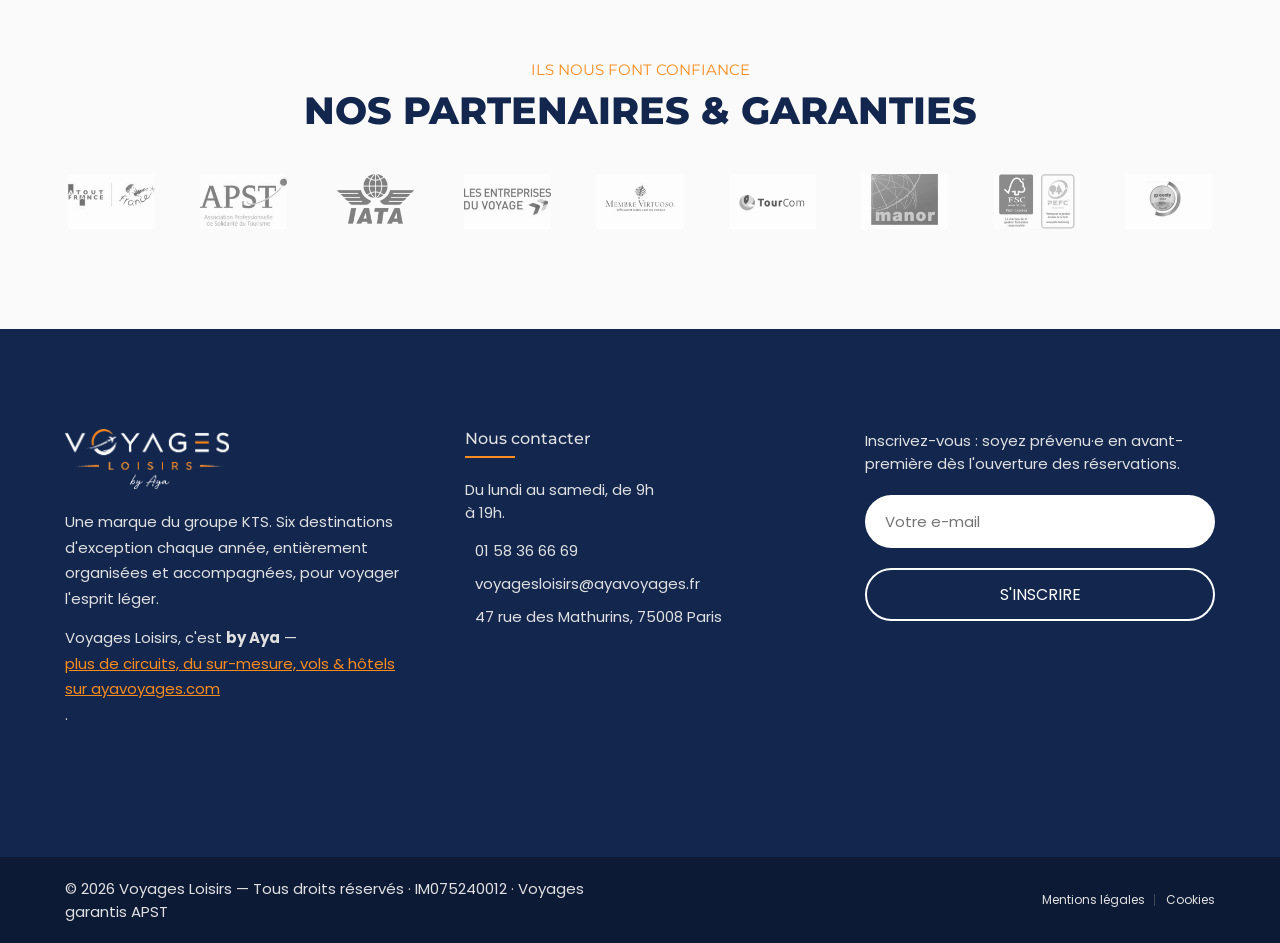
==== commit af6ca894: "Accueil : section 'Comment ca marche' (4 etapes) ; menu AYA + reseaux sociaux (FB/IG/LinkedIn) repor" ====
--- a/index.html
+++ b/index.html
@@ -23,7 +23,7 @@
 
   <link rel="shortcut icon" href="assets/logo-marine.png" type="image/png">
 
-  <link rel="stylesheet" href="assets/css/tourly.css?v=26">
+  <link rel="stylesheet" href="assets/css/tourly.css?v=27">
 
   <link rel="preconnect" href="https://fonts.googleapis.com">
   <link rel="preconnect" href="https://fonts.gstatic.com" crossorigin>
@@ -268,6 +268,45 @@
           <div class="package-cta">
             <a href="destinations.html" class="btn btn-primary">Toutes les destinations</a>
           </div>
+
+        </div>
+      </section>
+
+
+      <!-- #COMMENT ÇA MARCHE -->
+      <section class="hiw">
+        <div class="container">
+
+          <p class="section-subtitle">Simple et sans souci</p>
+          <h2 class="h2 section-title">Comment ça marche ?</h2>
+          <p class="section-text">Quatre étapes, et vous voilà parti·e. On s'occupe de tout le reste.</p>
+
+          <ol class="hiw-list">
+            <li class="hiw-step reveal">
+              <span class="hiw-num">1</span>
+              <ion-icon name="search-outline"></ion-icon>
+              <h3>Choisissez votre voyage</h3>
+              <p>Parcourez nos destinations et trouvez le circuit qui vous fait rêver.</p>
+            </li>
+            <li class="hiw-step reveal">
+              <span class="hiw-num">2</span>
+              <ion-icon name="call-outline"></ion-icon>
+              <h3>Réservez en un appel</h3>
+              <p>Un conseiller confirme votre place et répond à toutes vos questions.</p>
+            </li>
+            <li class="hiw-step reveal">
+              <span class="hiw-num">3</span>
+              <ion-icon name="card-outline"></ion-icon>
+              <h3>Payez en 10× sans frais</h3>
+              <p>Réglez à votre rythme, sans intérêt ni frais cachés.</p>
+            </li>
+            <li class="hiw-step reveal">
+              <span class="hiw-num">4</span>
+              <ion-icon name="airplane-outline"></ion-icon>
+              <h3>Partez l'esprit léger</h3>
+              <p>Guide francophone, tout organisé, assistance 24h/24. Vous n'avez qu'à profiter.</p>
+            </li>
+          </ol>
 
         </div>
       </section>
--- a/assets/css/tourly.css
+++ b/assets/css/tourly.css
@@ -2525,6 +2525,52 @@
 @media (max-width: 480px) {
   .cb-float { left: 12px; bottom: 12px; padding: 12px 16px; font-size: .85rem; }
 }
+.js-reveal li.reveal:nth-child(4) { transition-delay: 360ms; }
+
+
+/*-----------------------------------*\
+ * #COMMENT ÇA MARCHE
+\*-----------------------------------*/
+
+.hiw { padding: 80px 0; }
+.hiw-list {
+  list-style: none;
+  display: grid;
+  grid-template-columns: repeat(4, 1fr);
+  gap: 26px;
+  margin-top: 46px;
+}
+.hiw-step {
+  position: relative;
+  text-align: center;
+  padding: 36px 20px 28px;
+  background: var(--cultured);
+  border: 1px solid var(--gainsboro);
+  border-radius: 16px;
+}
+.hiw-num {
+  position: absolute;
+  top: -20px;
+  left: 50%;
+  transform: translateX(-50%);
+  width: 42px;
+  height: 42px;
+  border-radius: 50%;
+  background: var(--bright-navy-blue);
+  color: #fff;
+  font-family: var(--ff-montserrat);
+  font-weight: 800;
+  font-size: 1.15rem;
+  display: grid;
+  place-items: center;
+  box-shadow: 0 8px 18px -6px rgba(251, 139, 31, .6);
+}
+.hiw-step ion-icon { font-size: 42px; color: var(--gunmetal); margin: 8px 0 14px; }
+.hiw-step h3 { font-family: var(--ff-montserrat); font-size: 1.05rem; color: var(--gunmetal); margin-bottom: 8px; }
+.hiw-step p { font-size: .9rem; color: var(--black-coral); line-height: 1.55; }
+
+@media (max-width: 768px) { .hiw-list { grid-template-columns: 1fr 1fr; gap: 34px 18px; } }
+@media (max-width: 480px) { .hiw-list { grid-template-columns: 1fr; } }
 .stat-label { font-size: .9rem; color: var(--black-coral); font-weight: 500; line-height: 1.35; }
 
 @media (min-width: 768px) {
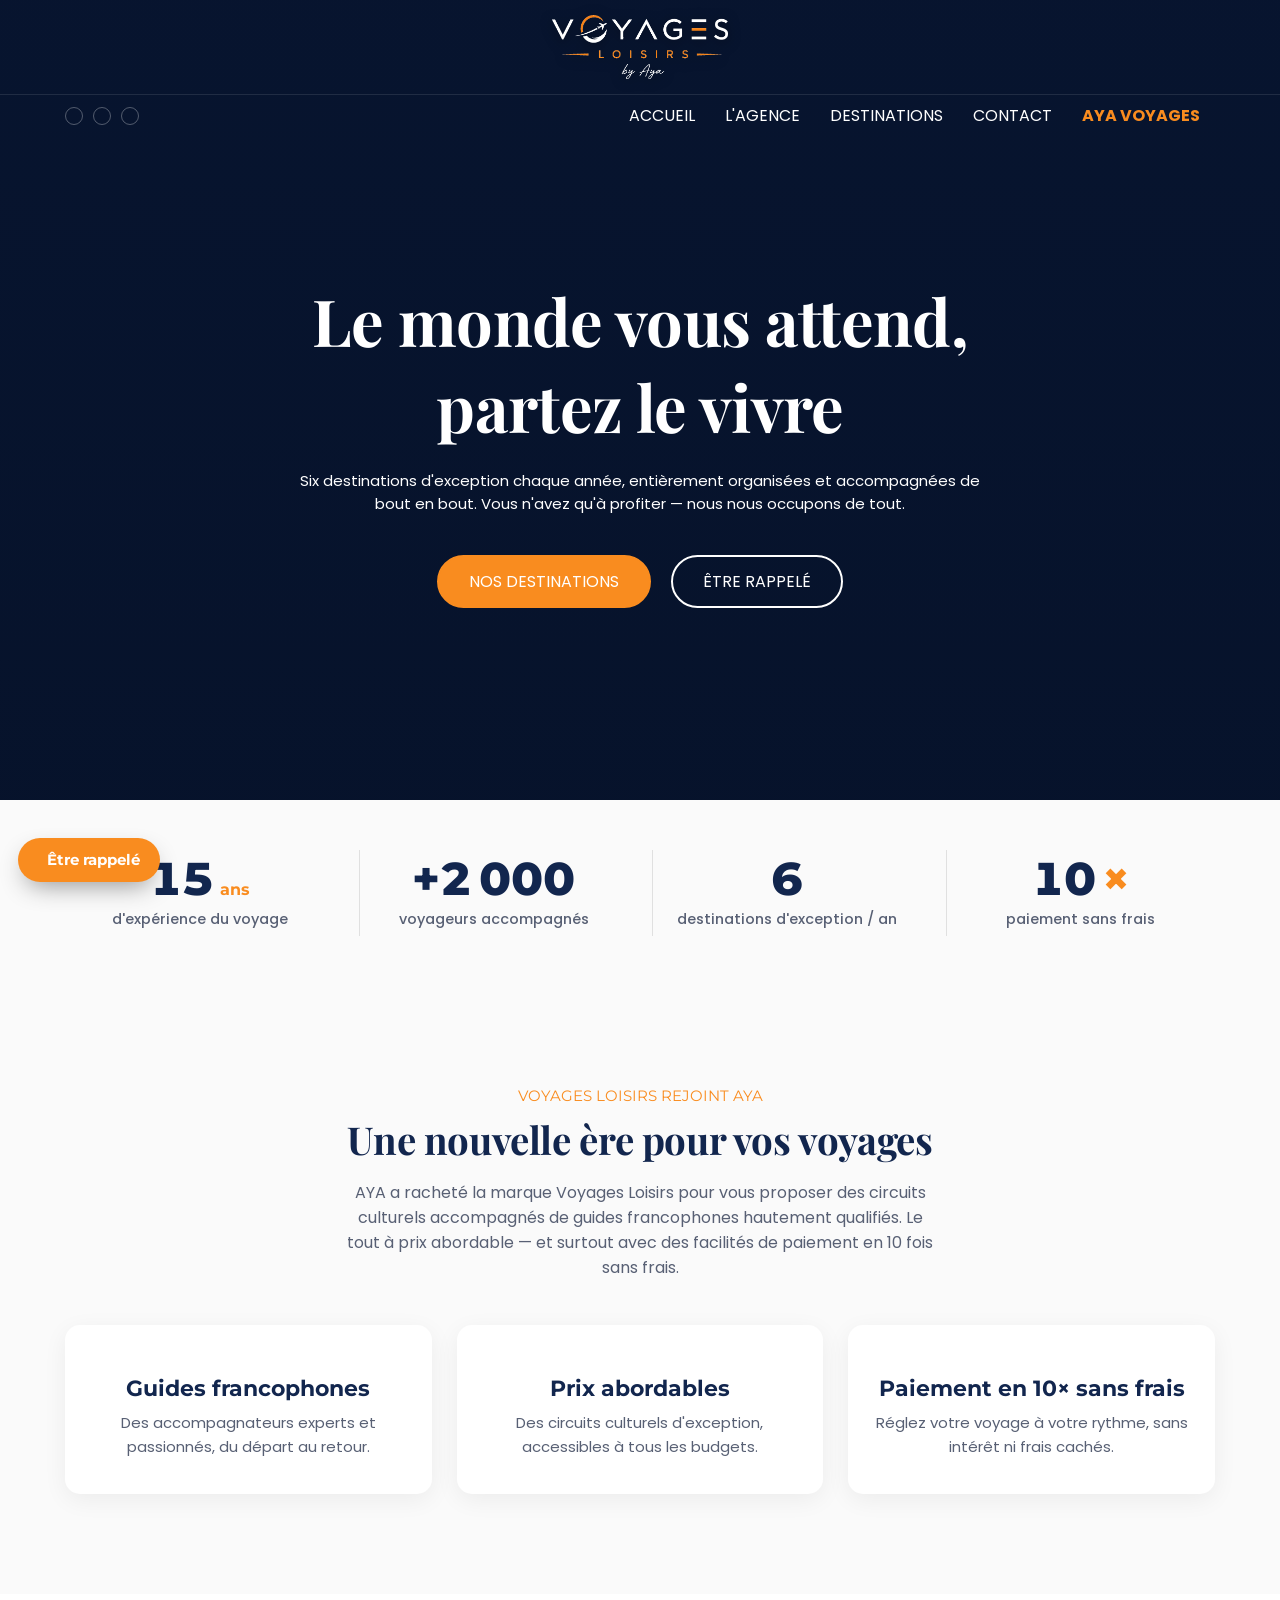
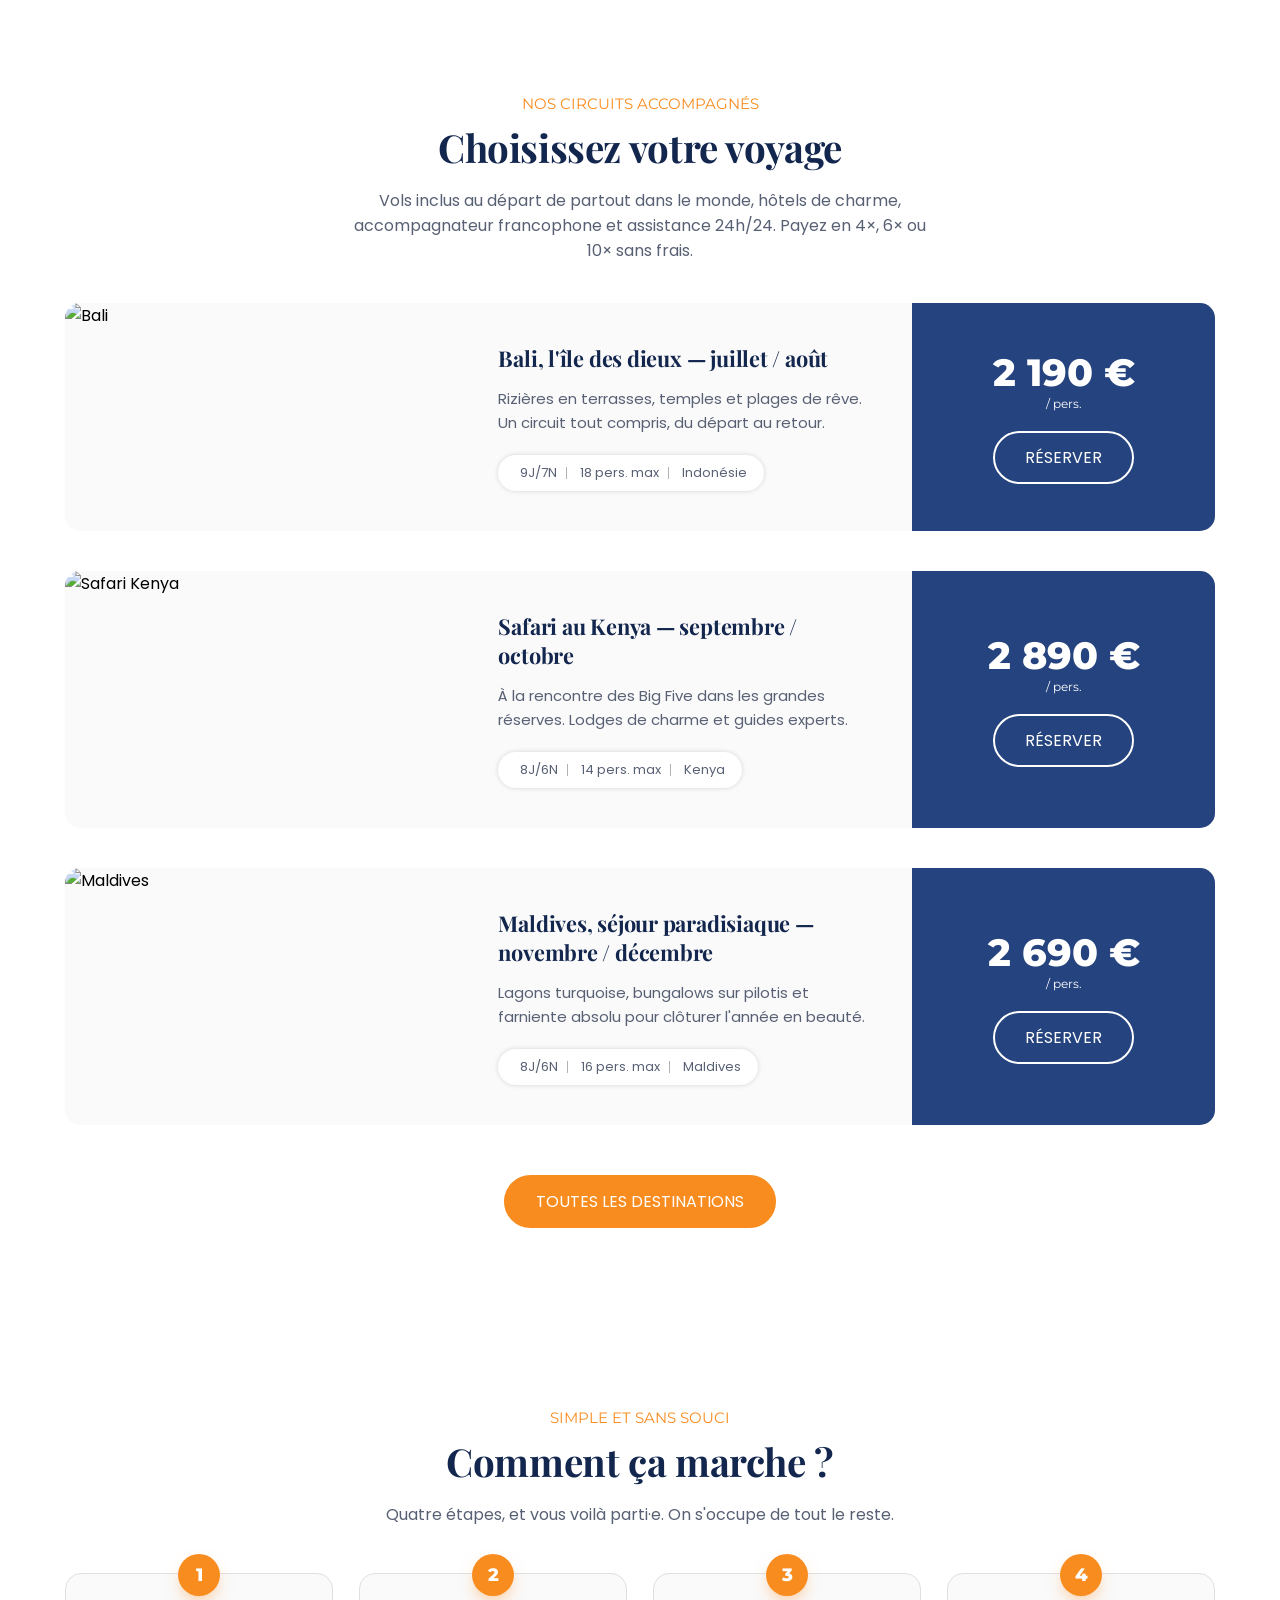
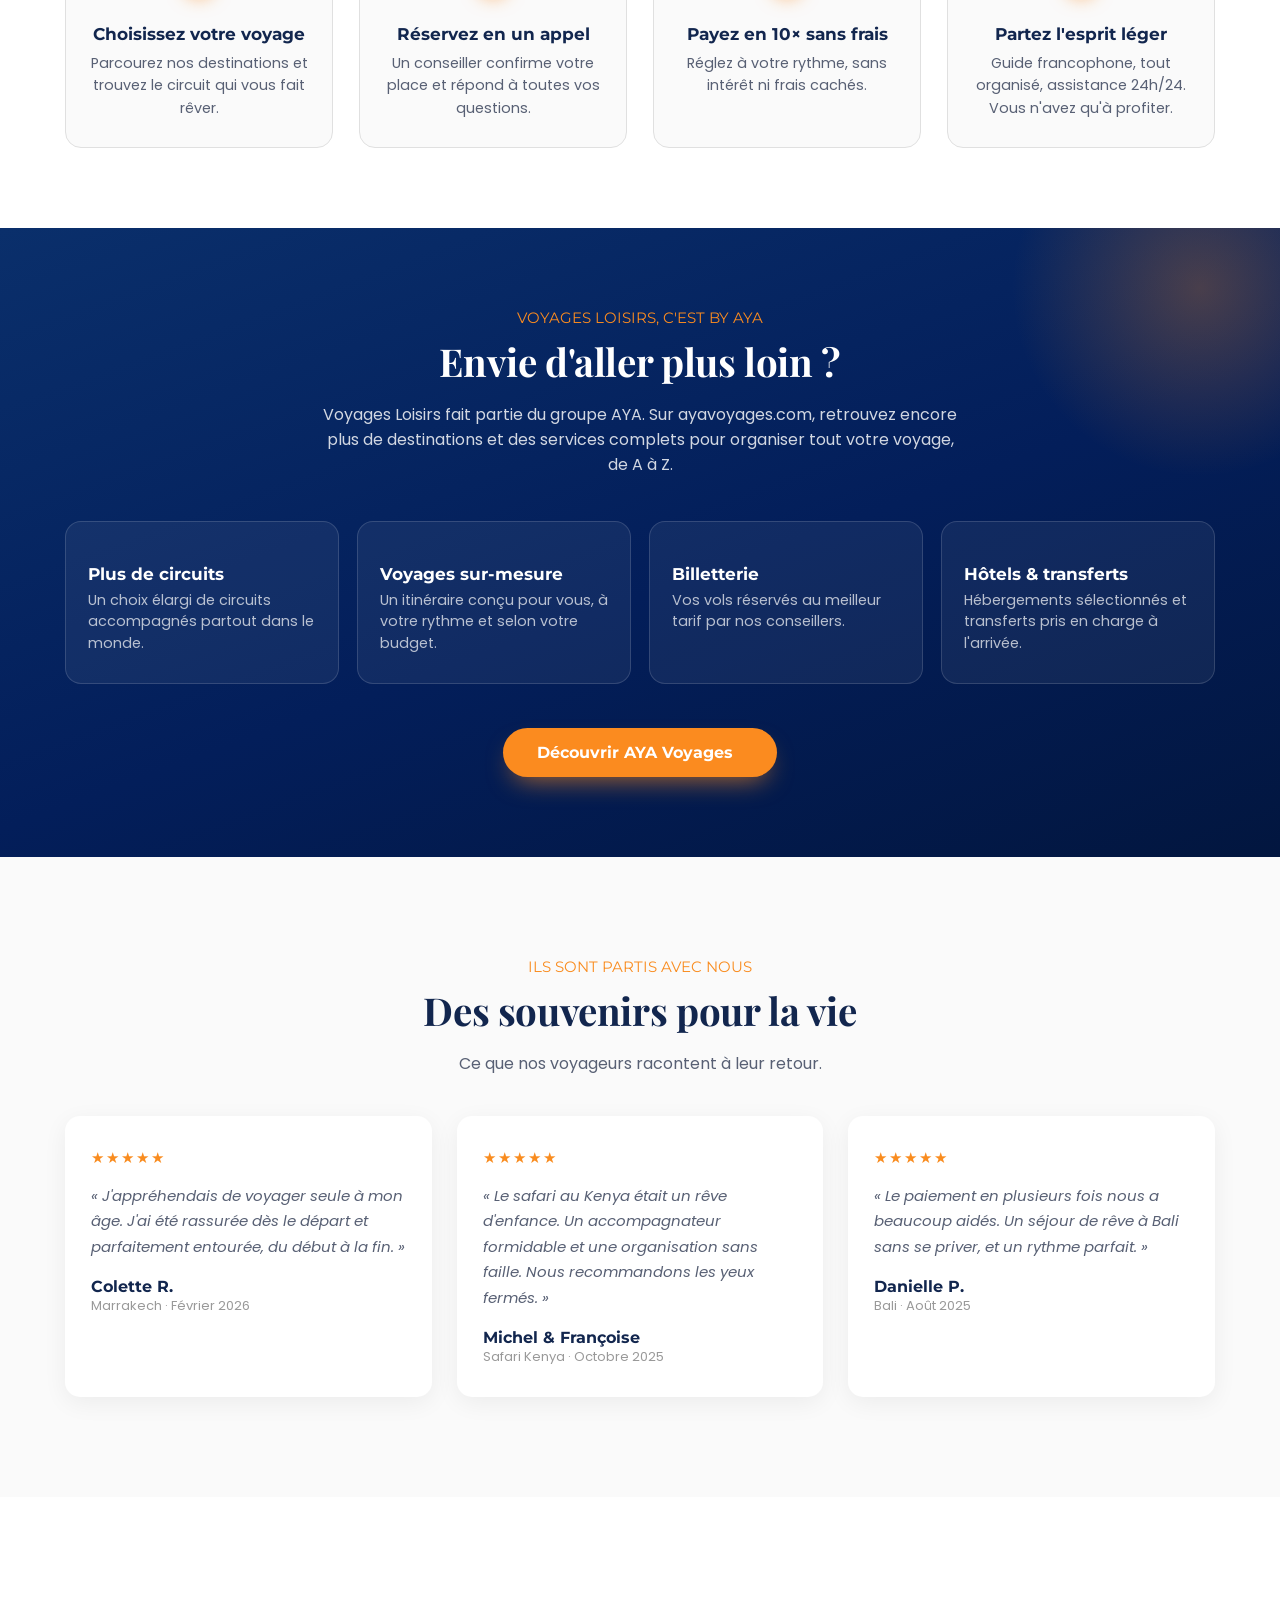
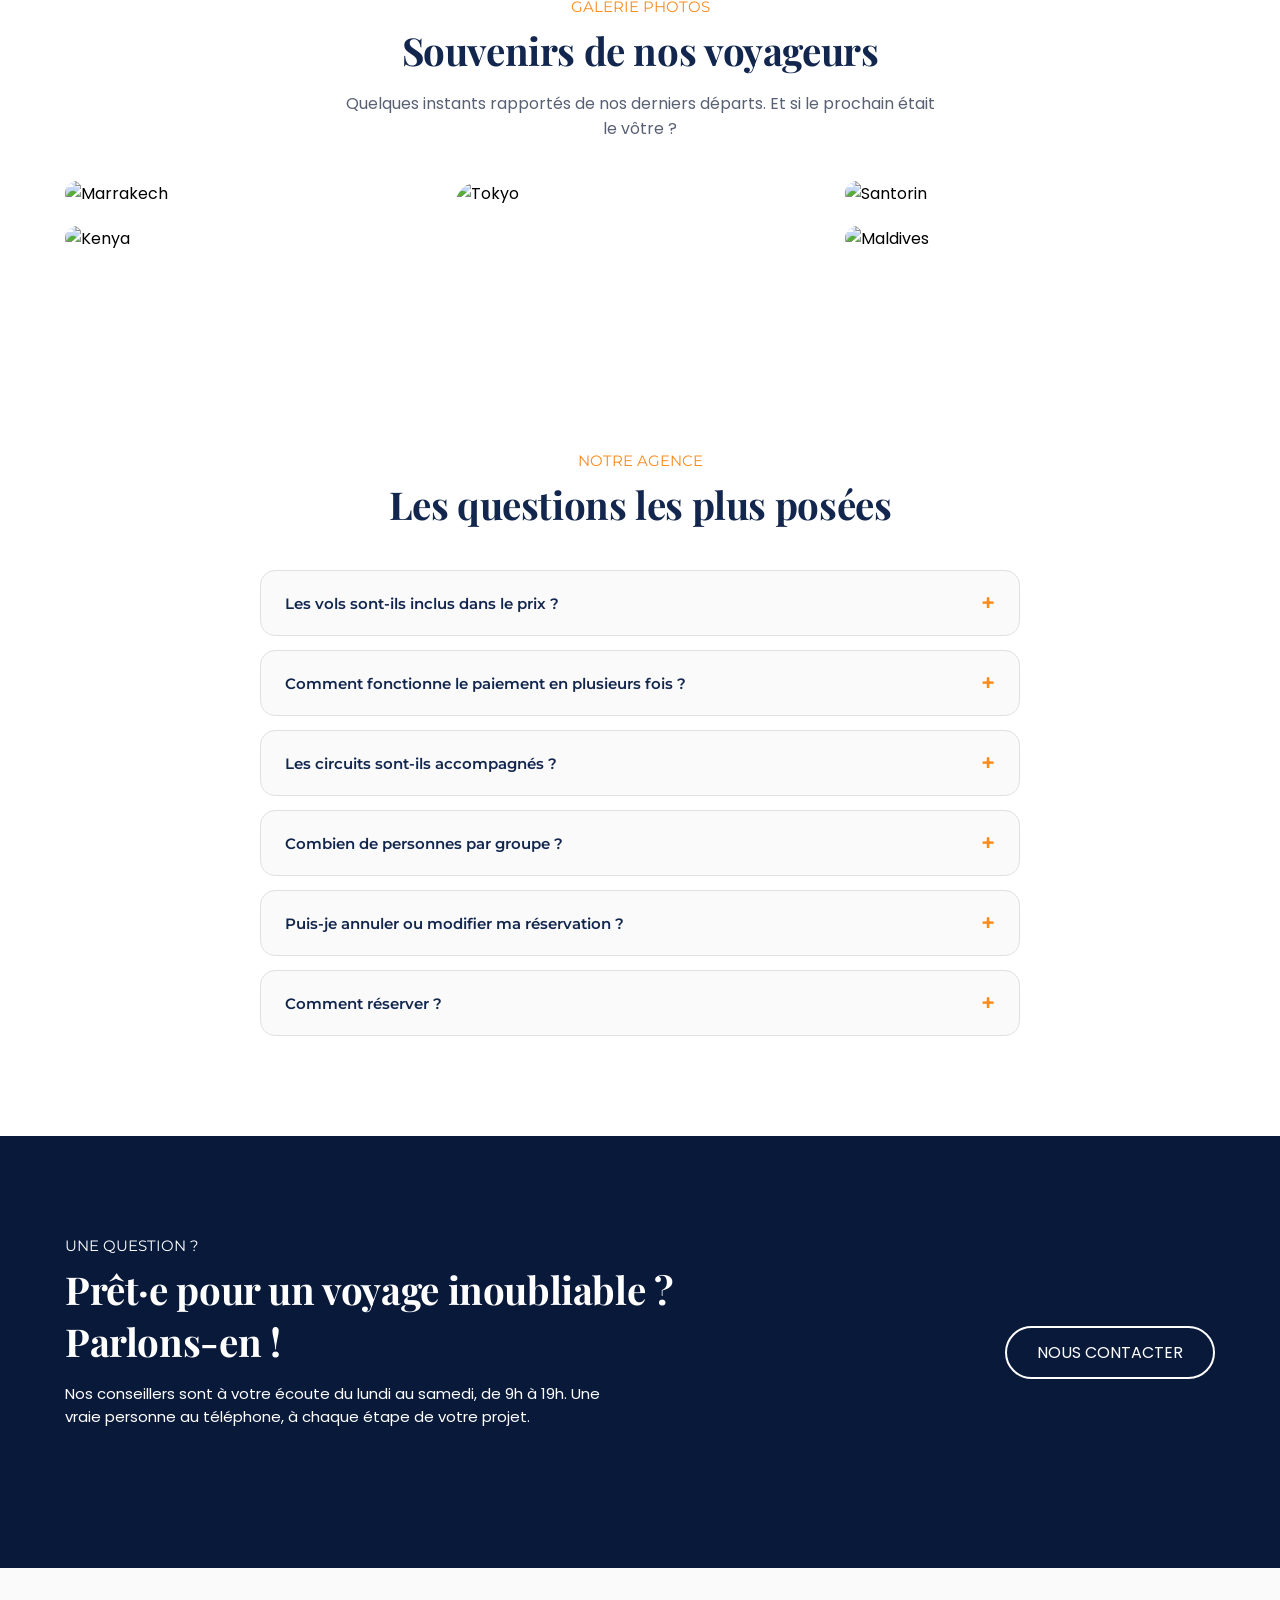
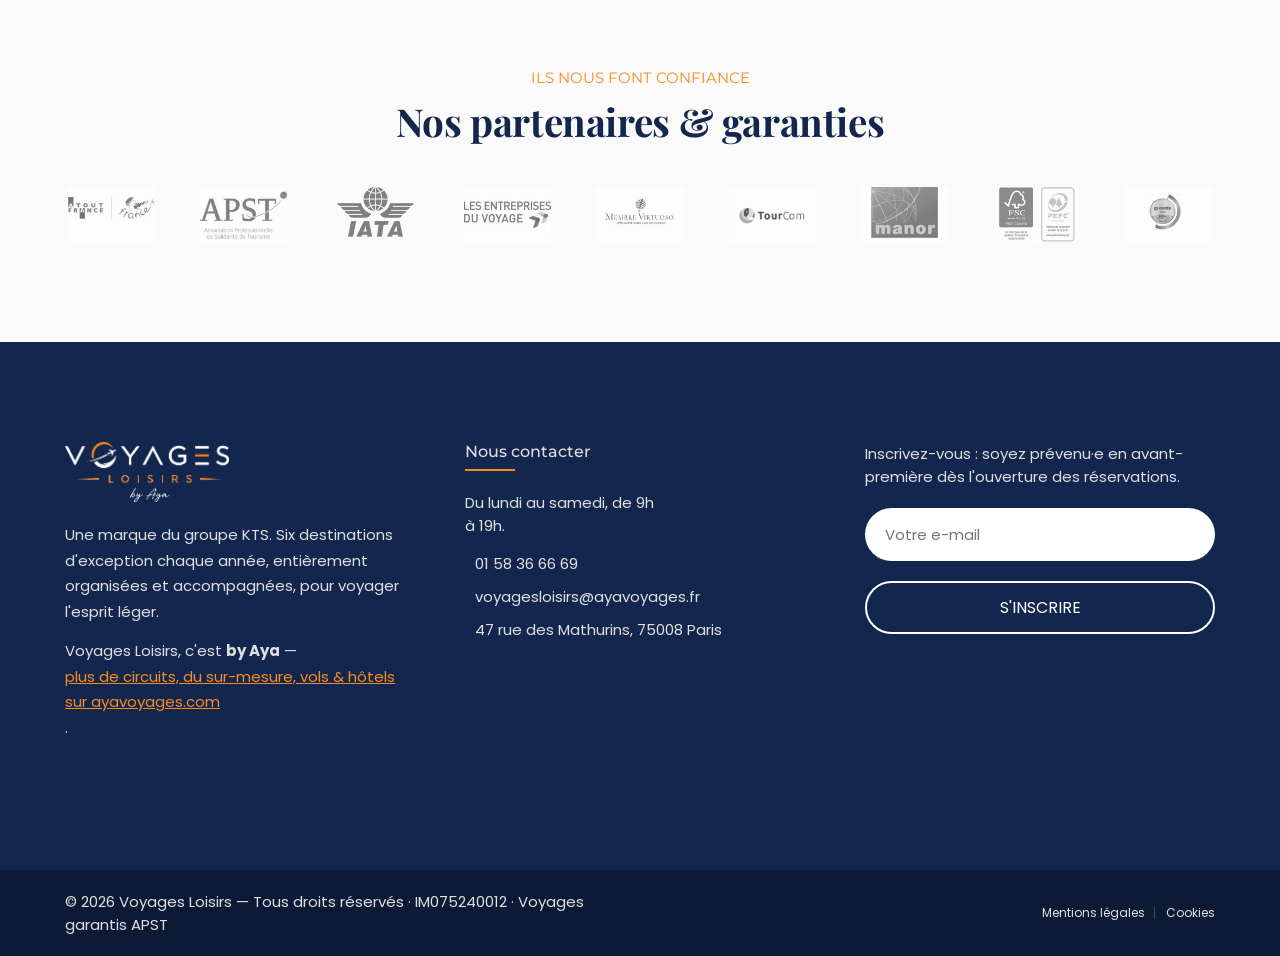
==== commit b9b12dd1: "Typo unifiee : titres en serif Playfair Display sur toutes les pages (sous-titres et boutons restent" ====
--- a/index.html
+++ b/index.html
@@ -23,12 +23,12 @@
 
   <link rel="shortcut icon" href="assets/logo-marine.png" type="image/png">
 
-  <link rel="stylesheet" href="assets/css/tourly.css?v=27">
+  <link rel="stylesheet" href="assets/css/tourly.css?v=28">
 
   <link rel="preconnect" href="https://fonts.googleapis.com">
   <link rel="preconnect" href="https://fonts.gstatic.com" crossorigin>
   <link
-    href="https://fonts.googleapis.com/css2?family=Montserrat:wght@500;600;700;800&family=Poppins:wght@400;500;600;700&display=swap"
+    href="https://fonts.googleapis.com/css2?family=Montserrat:wght@500;600;700;800&family=Playfair+Display:ital,wght@0,500;0,600;0,700;1,500;1,600&family=Poppins:wght@400;500;600;700&display=swap"
     rel="stylesheet">
 </head>
 
--- a/assets/css/tourly.css
+++ b/assets/css/tourly.css
@@ -42,6 +42,7 @@
 
   --ff-poppins: "Poppins", sans-serif;
   --ff-montserrat: "Montserrat", sans-serif;
+  --ff-display: "Playfair Display", Georgia, "Times New Roman", serif;
 
   --fs-1: calc(20px + 3.5vw);
   --fs-2: calc(18px + 1.6vw);
@@ -161,9 +162,9 @@
 .h1,
 .h2,
 .h3 {
-  font-weight: var(--fw-800);
-  font-family: var(--ff-montserrat);
-  text-transform: uppercase;
+  font-weight: 700;
+  font-family: var(--ff-display);
+  letter-spacing: -0.01em;
 }
 
 .h1 {
